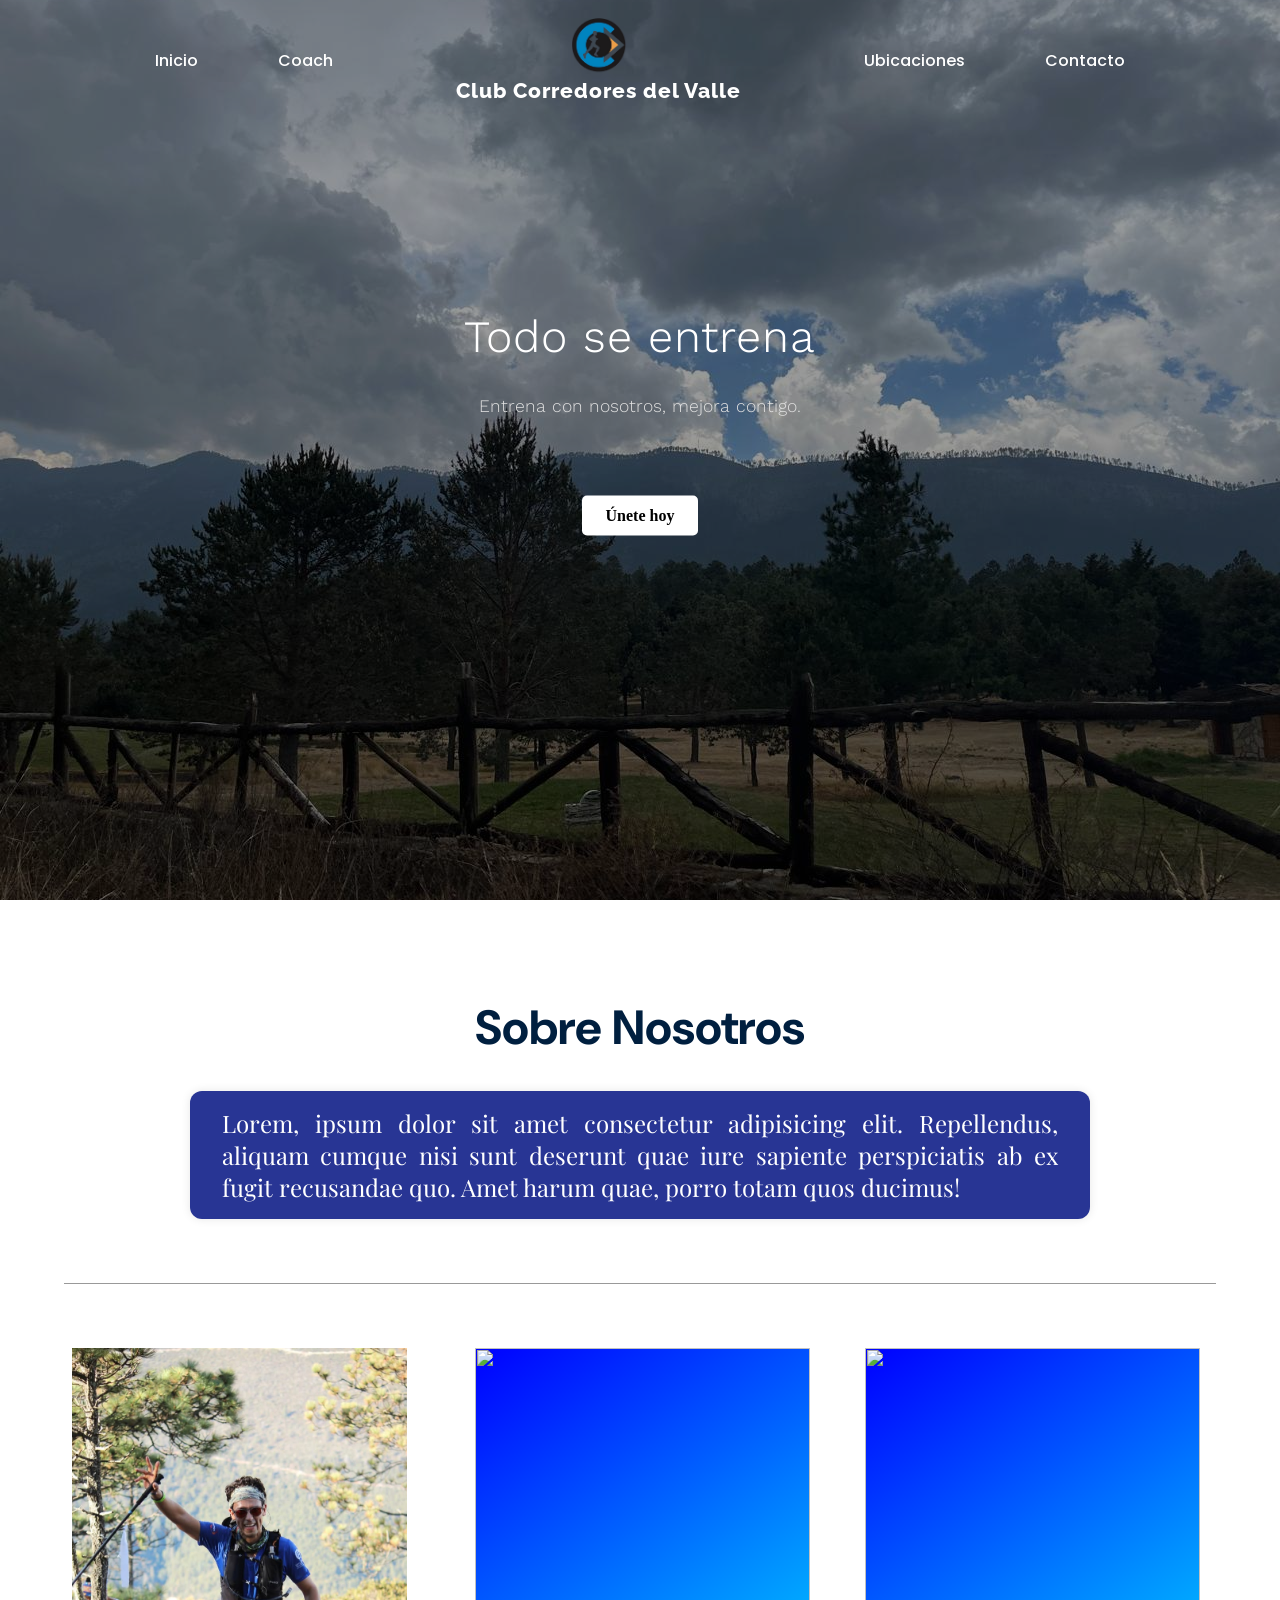
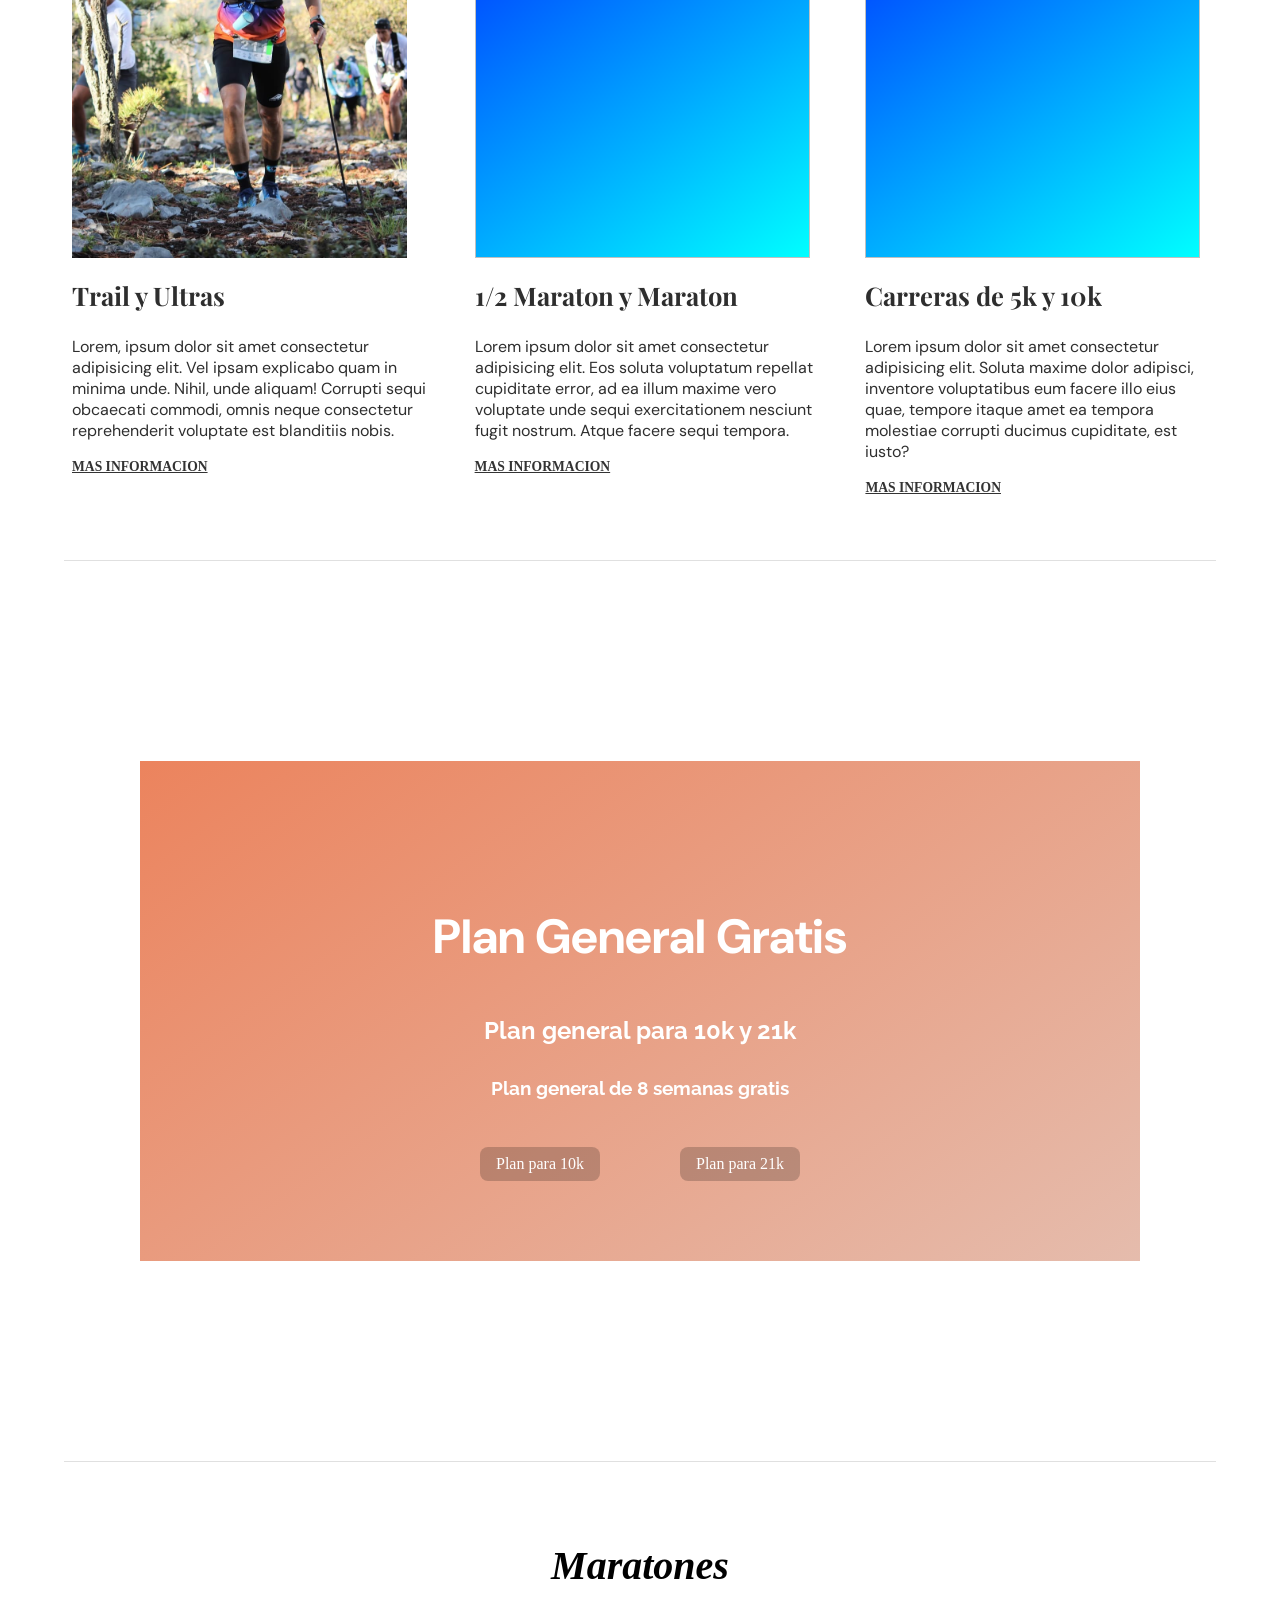
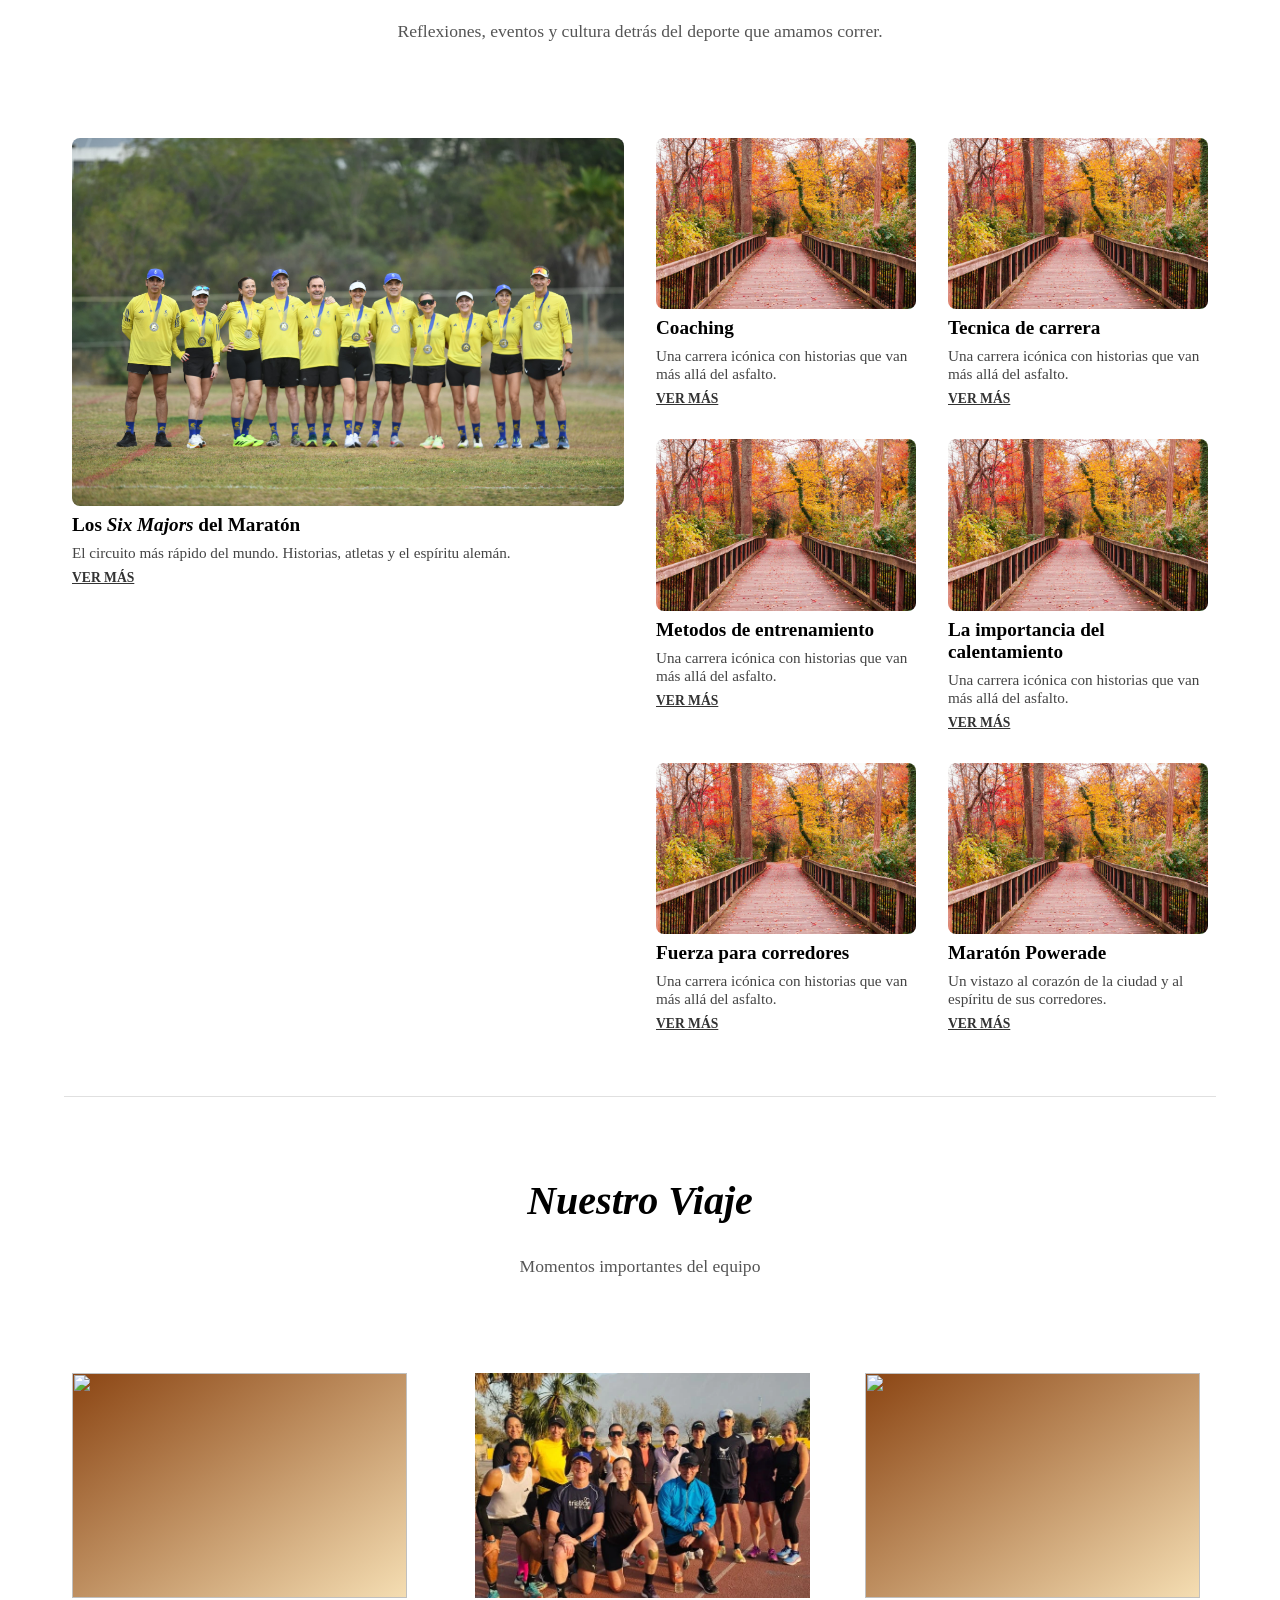
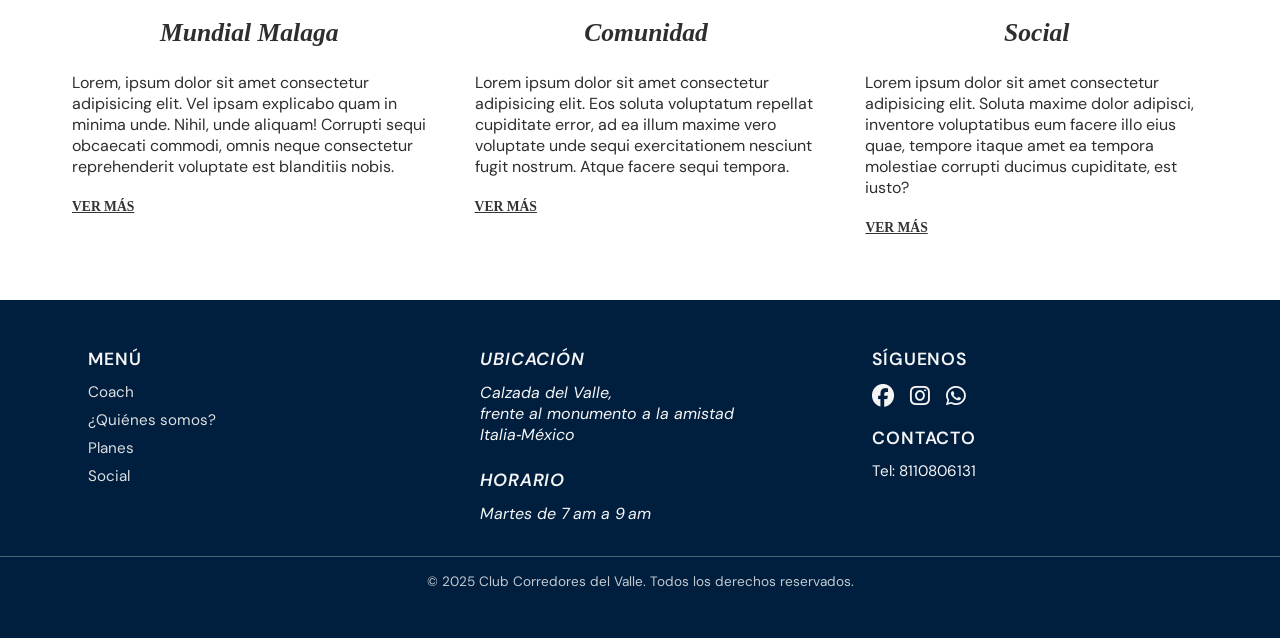
==== index.html @ f9c8b430 "Cambio de imagenes del hero" ====
<!DOCTYPE html>
<html lang="en">
<head>
    <meta charset="UTF-8">
    <meta name="viewport" content="width=device-width, initial-scale=1.0">
    <link rel="stylesheet" href="corredoresValle.css">
    <link rel="stylesheet" href="https://cdnjs.cloudflare.com/ajax/libs/font-awesome/6.5.0/css/all.min.css">
    <title>CV Corredores del Valle</title>
</head>


<body>
<header class="hero">
  <!-- Cambiar imagen del hero -->
  <img src="Img_CV/Hero_Index_img.jpeg" alt="hero" class="hero-img">

  <nav class="navbar">
  <ul class="nav-links left">
    <li><a href="#Planes">Inicio</a></li>
    <li><a href="Coach.html">Coach</a></li>
  </ul>

  <div class="logo">
    <img src="Img_CV/Logo.png" alt="Logo" class="Logo_img">
    <p class="txt_lOGO"><a href="index.html" class="link-reset">Club Corredores del Valle</a></p>
  </div>

  <ul class="nav-links right">
    <li><a href="#ubicaciones">Ubicaciones</a></li>
    <li><a href="#contacto">Contacto</a></li>
  </ul>
  </nav>


  <!-- HERO CONTENT -->


  <div class="hero-content">
    <h1 class="hero_h1">Todo se entrena</h1>
    <p class="hero_text">Entrena con nosotros, mejora contigo.</p>
    <a href="#contacto" class="btn">Únete hoy</a>
  </div>
</header>

<!-- Quienes somos? -->


<section class="Info_Container">

  <div class="title_infoContainer">
    <h2>Sobre Nosotros</h2>
  </div>

  <div class="txt_Nosotros">
    <p>Lorem, ipsum dolor sit amet consectetur adipisicing elit. Repellendus, aliquam cumque nisi sunt deserunt quae iure sapiente perspiciatis ab ex fugit recusandae quo. Amet harum quae, porro totam quos ducimus!</p>
  </div>

</section>


 <!-- DIVISION -->

 <hr class="fuerte">


<!-- Div de carrera -->

<section class="carreras_container">

   <!-- Divs para imagenes verticales -->

  <div class="father_img_container">
    <div class="minicarreras_img_container">
      <img src="Img_CV/Trail_img.jpeg" alt="">
      <h1>Trail y Ultras</h1>
      <p>Lorem, ipsum dolor sit amet consectetur adipisicing elit. Vel ipsam explicabo quam in minima unde. Nihil, unde aliquam! Corrupti sequi obcaecati commodi, omnis neque consectetur reprehenderit voluptate est blanditiis nobis.</p>
      <a href="#">Mas informacion</a>
    </div>
    <div class="medioMaraton_img_container">
      <img src="" alt="">
      <h1>1/2 Maraton y Maraton</h1>
      <p>Lorem ipsum dolor sit amet consectetur adipisicing elit. Eos soluta voluptatum repellat cupiditate error, ad ea illum maxime vero voluptate unde sequi exercitationem nesciunt fugit nostrum. Atque facere sequi tempora.</p>
      <a href="#">Mas informacion</a>
    </div>
    <div class="maraton_img_container">
      <img src="" alt="">
      <h1>Carreras de 5k y 10k</h1>
      <p>Lorem ipsum dolor sit amet consectetur adipisicing elit. Soluta maxime dolor adipisci, inventore voluptatibus eum facere illo eius quae, tempore itaque amet ea tempora molestiae corrupti ducimus cupiditate, est iusto?</p>
      <a href="#">Mas informacion</a>
    </div>
  </div>
</section>


 <!-- DIVISION -->

 <hr class="sutil">


<!-- IMAGEN CENTRAL DE LA PAGINA -->
<!-- PLANES PERSONALIZADO -->

<section class="planesPersonalizados">
<div class="infoPlan">
  <h1>Plan General Gratis</h1>
  <h3>Plan general para 10k y 21k</h3>

  <h2>Plan general de 8 semanas gratis</h2>
  <ul>
    <li class="planes"><a href="#">Plan para 10k</a></li>
    <li class="planes"><a href="#">Plan para 21k</a></li>
  </ul>
</div>
</section>

 <!-- DIVISION -->

 <hr class="sutil">


<!-- Maratones -->

 <div class="txt-maratones">
      <h1>Maratones</h1>
      <p>Reflexiones, eventos y cultura detrás del deporte que amamos correr.</p>
    </div>

<section class="maratones">
  <div class="columna_izquierda maraton-card grande">
    <img src="Img_CV/Boston_hero_img.jpeg" alt="Imagen destacada">
    <h2>Los <span class="italic">Six Majors</span> del Maratón</h2>
    <p>El circuito más rápido del mundo. Historias, atletas y el espíritu alemán.</p>
    <a href="#">Ver más</a>
  </div>

  <div class="columna_derecha">
    <div class="maraton-grid">


      <article class="maraton-card">
        <img src="Img_CV/PRUEBA.avif" alt="">
        <h2>Coaching</h2>
        <p>Una carrera icónica con historias que van más allá del asfalto.</p>
        <a href="#">Ver más</a>
      </article>


      <article class="maraton-card">
        <img src="Img_CV/PRUEBA.avif" alt="">
        <h2>Tecnica de carrera</h2>
        <p>Una carrera icónica con historias que van más allá del asfalto.</p>
        <a href="#">Ver más</a>
      </article>

      <article class="maraton-card">
        <img src="Img_CV/PRUEBA.avif" alt="">
        <h2>Metodos de entrenamiento</h2>
        <p>Una carrera icónica con historias que van más allá del asfalto.</p>
        <a href="#">Ver más</a>
      </article>

      <article class="maraton-card">
        <img src="Img_CV/PRUEBA.avif" alt="">
        <h2>La importancia del calentamiento</h2>
        <p>Una carrera icónica con historias que van más allá del asfalto.</p>
        <a href="#">Ver más</a>
      </article>

      <article class="maraton-card">
        <img src="Img_CV/PRUEBA.avif" alt="">
        <h2>Fuerza para corredores</h2>
        <p>Una carrera icónica con historias que van más allá del asfalto.</p>
        <a href="#">Ver más</a>
      </article>

      <article class="maraton-card">
        <img src="Img_CV/PRUEBA.avif" alt="">
        <h2>Maratón Powerade</h2>
        <p>Un vistazo al corazón de la ciudad y al espíritu de sus corredores.</p>
        <a href="#">Ver más</a>
      </article>

    </div>
  </div>
</section>


 <!-- DIVISION -->

 <hr class="sutil">



 <!-- Comunidad, etc -->

 <div class="txt-maratones">
      <h1>Nuestro Viaje</h1>
      <p>Momentos importantes del equipo</p>
  </div>

  <section class="closing_divs">

   <!-- Divs para mas informacion -->

  <div class="father_img_container_ubs">
    <div>
      <img src="" alt="">
      <h1>Mundial Malaga</h1>
      <p>Lorem, ipsum dolor sit amet consectetur adipisicing elit. Vel ipsam explicabo quam in minima unde. Nihil, unde aliquam! Corrupti sequi obcaecati commodi, omnis neque consectetur reprehenderit voluptate est blanditiis nobis.</p>
      <a href="#">Ver más</a>
    </div>
    <div>
      <img src="Img_CV/corredores_Header.webp" alt="COMUNIDAD">
      <h1>Comunidad</h1>
      <p>Lorem ipsum dolor sit amet consectetur adipisicing elit. Eos soluta voluptatum repellat cupiditate error, ad ea illum maxime vero voluptate unde sequi exercitationem nesciunt fugit nostrum. Atque facere sequi tempora.</p>
      <a href="comunidad.html">Ver más</a>
    </div>
    <div>
      <img src="" alt="">
      <h1>Social</h1>
      <p>Lorem ipsum dolor sit amet consectetur adipisicing elit. Soluta maxime dolor adipisci, inventore voluptatibus eum facere illo eius quae, tempore itaque amet ea tempora molestiae corrupti ducimus cupiditate, est iusto?</p>
      <a href="#">Ver más</a>
    </div>
  </div>

</section>



<!-- Footer -->

<footer class="footer">
  <div class="footer__inner">
    <!-- Menú -->
    <div class="footer__col footer__nav" aria-label="Enlaces de pie de página">
      <h4 class="footer__heading">Menú</h4>
      <ul class="footer__list">
        <li class="footer__item"><a href="#" class="footer__link">Coach</a></li>
        <li class="footer__item"><a href="#" class="footer__link">¿Quiénes somos?</a></li>
        <li class="footer__item"><a href="#" class="footer__link">Planes</a></li>
        <li class="footer__item"><a href="#" class="footer__link">Social</a></li>
      </ul>
    </div>

    <!-- Ubicación y horario -->
    <address class="footer__col footer__address">
      <h4 class="footer__heading">Ubicación</h4>
      <p class="footer__location">
        Calzada del Valle,<br>
        frente al monumento a la amistad Italia‑México
      </p>
      <h4 class="footer__heading footer__heading--separated">Horario</h4>
      <p class="footer__hours">Martes de 7 am a 9 am</p>
    </address>

    <!-- Redes sociales + contacto -->
    <div class="footer__col footer__social" aria-label="Síguenos">
      <h4 class="footer__heading">Síguenos</h4>
      <ul class="footer__social-list">
        <li class="footer__social-item">
          <a href="#" target="_blank" rel="noopener" aria-label="Facebook">
            <i class="fa-brands fa-facebook"></i>
          </a>
        </li>
        <li class="footer__social-item">
          <a href="#" target="_blank" rel="noopener" aria-label="Instagram">
            <i class="fa-brands fa-instagram"></i>
          </a>
        </li>
        <li class="footer__social-item">
          <a href="#" target="_blank" rel="noopener" aria-label="WhatsApp">
            <i class="fa-brands fa-whatsapp"></i>
          </a>
        </li>
      </ul>

      <!-- Contacto dentro del mismo bloque -->
      <div class="footer__contact">
        <h4 class="footer__heading">Contacto</h4>
        <p>Tel: 8110806131</p>
      </div>
    </div>
  </div>

  <hr class="footer__divider">

  <div class="footer__copy">
    <p>&copy; 2025 Club Corredores del Valle. Todos los derechos reservados.</p>
  </div>
</footer>






</body>
</html>
---- corredoresValle.css ----
@import url('https://fonts.googleapis.com/css2?family=Poppins:ital,wght@0,100;0,200;0,300;0,400;0,500;0,600;0,700;0,800;0,900;1,100;1,200;1,300;1,400;1,500;1,600;1,700;1,800;1,900&display=swap');
@import url('https://fonts.googleapis.com/css2?family=Inter:wght@400;600;700&display=swap');
@import url('https://fonts.googleapis.com/css2?family=Raleway:wght@800&display=swap');
@import url('https://fonts.googleapis.com/css2?family=Playfair+Display:wght@800&display=swap');
@import url('https://fonts.googleapis.com/css2?family=Work+Sans:wght@200;300;400;600&display=swap');
@import url('https://fonts.googleapis.com/css2?family=Playfair+Display:ital,wght@0,500;0,600;1,500&family=DM+Sans:wght@300;400;500&family=Cormorant+Garamond:wght@300;400;500&family=Poppins:wght@200;300;400&family=Lora:wght@400;500&display=swap');



* {
  margin: 0;
  padding: 0;
  box-sizing: border-box;
}

body, html {
  margin: 0;
  padding: 0;
  overflow-y: visible
}

/* CONFIGURACION INICIAL DEL HEADER */

.hero {
  position: relative;
  height: 100vh;
  width: 100%;
  overflow: hidden;
}

.hero-img {
  position: absolute;
  width: 100%;
  height: 100%;
  object-fit: cover;
  z-index: 1;
  filter: brightness(0.6); 
}

/* BARRA DE NAVEGACION */

.navbar {
  display: flex;
  align-items: center;
  justify-content: space-between;
  padding: 1rem 2rem;
  position: absolute;
  top: 0;
  width: 100%;
  z-index: 2;
  color: white;
  transition: all 1.3s ease;;
}

.navbar:hover{
  display: flex;
  align-items: center;
  justify-content: space-between;
  padding: 1rem 2rem;
  position: absolute;
  top: 0;
  width: 100%;
  z-index: 2;
  color: rgb(8, 8, 8);
  background-color: azure;
  transition: all 1s ease;;
}

.navbar:hover .nav-links a{
    color: black;
}

.nav-links {
  display: flex;
  list-style: none;
  gap: 1rem;
  padding: 2rem 1rem;
  margin: auto;
}

.nav-links a {
  color: white;
  text-decoration: none;
  font-weight: 450;
  transition: all 0.3s ease;
  font-family: 'Poppins', Montserrat;
  padding: 2rem;
  padding-bottom: 0.75rem;
  position: relative;
}

.nav-links a::after{
    content: "";
    position: absolute;
    height: 2px;
    width: 0;
    bottom: 0;
    left: 0;
    background-color: #283594;
    transition: all 0.3s ease;
}

.nav-links a:hover::after{
    width: 70%;
}

/* CONFIGURACION DEL LOGO */

.logo {
  display: flex;
  align-items: center;
  gap: 0.5rem;
  flex-direction: column;
  align-items: center;
  gap: 0.3rem;
  font-weight: 600;
  font-size: 1.2rem;
  color: white;
}

.Logo_img {
  width: 3.5rem;
  height: 3.5rem;
  object-fit: contain;
}

.logo p {
  font-family: 'Raleway', sans-serif;
  font-weight: 800;
  font-size: 1.3rem;
  letter-spacing: 1px;
  color: white;
  text-align: center;
  margin: 0;
}


.navbar:hover .logo p{
    color: black;
    font-family: 'Raleway', sans-serif;
    transition: all 1s ease;
    cursor: pointer;
}

.link-reset {
  all: unset;
  cursor: pointer;
  color: inherit; 
  font-family: inherit;
  font-weight: inherit;
  font-size: inherit;
  letter-spacing: inherit;
  text-align: inherit;
  text-decoration: none; 
  display: inline; 
}

.navbar:hover .link-reset {
  color: black;
  transition: all 1s ease;
}


/* INICIO DEL HERO CONTENT */

.hero-content {
  position: relative;
  z-index: 2;
  text-align: center;
  top: 40%;
  transform: translateY(-40%);
}

.hero_h1 {
  font-family: 'Work Sans', sans-serif;
  font-weight: 320;
  font-size: 2.8rem; 
  letter-spacing: 1px;
  line-height: 1.2;
  color: white;
  margin-bottom: 1rem;
  margin-top: 2.5rem;
}

.hero_text {
  font-family: 'Work Sans', sans-serif;
  font-weight: 300;
  font-size: 1.1rem;
  color: #e0e0e0;
  margin-top: 2rem;
  margin-bottom: 2rem;
  max-width: 600px;
  margin-left: auto;
  margin-right: auto;
}


.btn {
  background-color: white;
  color: black;
  padding: 0.7rem 1.5rem;
  border-radius: 5px;
  text-decoration: none;
  font-weight: bold;
  margin-top: 1rem;
  display: inline-block;
  transition: 0.3s;
  margin-top: 3rem;
}

.btn:hover {
  background-color: black;
  color: white;
}


/* INFORMACION GENERAL SOBRE NOSOTROS Y  COACH */

/* CONTENEDOR PRINCIPAL */
.Info_Container {
  padding: 4rem 2rem;
  background: #fff;
  margin-top: 2rem;
  display: flex;
  flex-direction: column;
  align-items:center; 
  gap: 2rem;
}

.title_infoContainer h2 {
  font-size: 3rem;
  color: #001f3f;
  font-family: 'DM Sans', sans-serif;
  margin: 0;
  text-align: right;
}

.txt_Nosotros {
  width: 100%;
  display: flex;
  justify-content: center;
}

.txt_Nosotros p {
  background: #283594;
  color: #fff;
  font-size: 1.5rem;
  font-family: 'Playfair Display', serif;
  border-radius: .75rem;
  max-width: 900px;
  padding: 1rem 2rem;
  text-align: justify;
  box-shadow: 0 0 10px rgba(0, 0, 0, 0.1);
  box-sizing: border-box;
}


/* Divs verticales */

.carreras_container {
  display: flex;
  justify-content: center;
  align-items: flex-start;
  gap: 3rem; 
  padding: 4rem 2rem;
  flex-wrap: wrap; 
  max-width: 1200px;
  margin: auto;
}

/* Contenedor padre de imagenes e info */
.father_img_container{
  display: flex;
  flex-direction: row;
  gap: 3rem;
}

/* Estilo general para imágenes */
.father_img_container img {
  width: 335px;
  height: 510px;
  object-fit: cover;
  background: linear-gradient(145deg, blue, aqua) ;
}

/* Estilo para los textos debajo de cada imagen */
.father_img_container h1 {
  font-family: 'Playfair Display', serif;
  font-size: 1.6rem;
  text-align: justify;
  color: #2e2e2e;
  margin-top: 1rem;

}

.father_img_container p{
  font-family: 'DM Sans', sans-serif;
  font-size: 1rem;
  text-align: left;
  color: #2e2e2e;
  margin-top: 1.5rem;
  padding-bottom: 1rem;
}


.father_img_container a{
  text-decoration: none;
  font-size: 0.85rem;
  color: #333;
  text-decoration: underline;
  text-transform: uppercase;
  font-weight: bold;
}

/*Planes Personalizados */

.planesPersonalizados {
  height: 100vh;
  display: flex;
  justify-content: center;
  align-items: center;
  background-color: #fff; 
}

.infoPlan {
  background: linear-gradient(145deg, rgba(227, 77, 22, 0.696), rgba(213, 146, 121, 0.616));
  padding: 4rem 2rem;
  text-align: center;
  color: white;
  max-width: 1000px;
  width: 100%;
  text-decoration: none;
}

.infoPlan h1{
  color: #fff;
  font-size: 3rem;
  font-family: 'DM Sans', sans-serif;
  text-align: center;
  padding-bottom: 3rem;
  padding-top: 5rem;
} 

.infoPlan h3{
  justify-content: center;
  color: #fff;
  font-size: 1.5rem;
  font-family: 'Raleway', sans-serif;
  text-align: center;
  padding-bottom: 2rem;
}

.infoPlan h2{
  font-family: 'Raleway', sans-serif;
  text-align: center;
  padding-bottom: 3rem;
  color: #fff;
  font-size: 1.2rem;
}

.infoPlan ul {
  list-style: none;
  padding: 0;
  display: flex;
  flex-direction: row;
  align-items: center; /*Por que son items, no es un texto */
  justify-content: center; /* Para centrarlo despues de utilizar el gaqp */
  gap: 5rem;
}

.infoPlan li {
  margin-bottom: 1rem;
}

.infoPlan li a {
  text-decoration: none;
  color: white;
  background-color: rgba(0,0,0,0.2);
  padding: 0.5rem 1rem;
  border-radius: 8px;
  display: inline-block;
  transition: background 0.3s;
}

.infoPlan li a:hover {
  background-color: rgba(255,255,255,0.2);
}

/* Divisiones */

hr.sutil {
  border: none;
  border-top: 1px solid rgba(0, 0, 0, .12);
  margin: auto;
  width: 90%;
  align-items: center;
}

/* Division */

hr.fuerte {
  border: none;
  border-top: 1px solid rgba(0, 0, 0, .4);
  margin: auto;
  width: 90%;
  align-items: center;
}

/* Maratones */

.txt-maratones {
  margin-bottom: 2rem;
  text-align: center;
  margin-top: 5rem;
}

.txt-maratones h1 {
  font-size: 2.5rem;
  font-family: 'Georgia', serif;
  font-style: italic;
  padding-bottom: 2rem;
}

.txt-maratones p {
  font-size: 1.1rem;
  color: #555;
  max-width: 500px;
  margin: 0 auto;
  text-align: center;
}

.maratones {
  display: flex;
  flex-direction: row;
  max-width: 1200px;
  margin: 0 auto;
  padding: 4rem 2rem;
  gap: 2rem;
  align-items: flex-start;
}

.maraton-card {
  display: flex;
  flex-direction: column;
  gap: 0.5rem;
}

.maraton-card img {
  width: 100%;
  height: auto;
  object-fit: cover;
  border-radius: 8px;
}

.maraton-card h2 {
  font-family: 'Georgia', serif;
  font-size: 1.2rem;
}

.maraton-card p {
  font-size: 0.95rem;
  color: #444;
}

.maraton-card a {
  font-size: 0.85rem;
  color: #333;
  text-decoration: underline;
  text-transform: uppercase;
  font-weight: bold;
}

.columna_izquierda.grande {
  flex: 1.5;
  position: sticky;
  top: 4rem;  
  align-self: flex-start;
  align-self: start;   
  height: fit-content;
}

.italic {
  font-style: italic;
}

.columna_derecha {
  flex: 1.5;
}

.maraton-grid {
  display: grid;
  grid-template-columns: repeat(auto-fit, minmax(250px, 1fr));
  gap: 2rem;
}


/* Enlaces de informacion extra*/


.closing_divs {
  display: flex;
  justify-content: center;
  align-items: flex-start;
  gap: 3rem; 
  padding: 4rem 2rem;
  flex-wrap: wrap; 
  max-width: 1200px;
  margin: auto;
}

.father_img_container_ubs{
  display: flex;
  flex-direction: row;
  gap: 3rem;
}

/* Estilo general para imágenes */
.father_img_container_ubs img {
  width: 335px;
  height: 225px;
  object-fit: cover;
  background: linear-gradient(145deg, #8B4513, #F5DEB3);
}

.father_img_container_ubs h1 {
  font-family: 'Georgia', serif;
  font-size: 1.6rem;
  color: #2e2e2e;
  margin-top: 1rem;
  font-style: italic;
  text-align: center;
  
}

.father_img_container_ubs p{
  font-family: 'DM Sans', sans-serif;
  font-size: 1rem;
  text-align: left;
  color: #2e2e2e;
  margin-top: 1.5rem;
  margin-bottom: 1.2rem;
}

.father_img_container_ubs a{
  font-size: 0.85rem;
  color: #333;
  text-decoration: underline;
  text-transform: uppercase;
  font-weight: bold;
}

/* FOOTER */
.footer {
  width: 100%;
  background: #001f3f;
  color: #f5f5f5;
  padding: 3rem 0;
  font-family: 'DM Sans', sans-serif;
  font-weight: 400;
  box-sizing: border-box;
}

.footer__inner {
  max-width: 1200px;
  margin: 0 auto;
  padding: 0 3rem;  
  display: flex;
  flex-wrap: wrap;
  justify-content: space-between;  
  gap: 2rem;   
  box-sizing: border-box;
}

.footer__col {
  flex: 1 1 280px;
  max-width: 320px; 
  box-sizing: border-box;
  text-align: left;
}


.footer__heading {
  font-size: 1.1rem;
  font-weight: 600;
  text-transform: uppercase;
  letter-spacing: 0.05em;
  margin-bottom: 1rem;
  margin-bottom: 0.75rem;
}

.footer__heading--separated {
  margin-top: 1.5rem;
}

.footer__list,
.footer__social-list {
  list-style: none;
  padding: 0;
  margin: 0;
}

.footer__list .footer__item {
  margin-bottom: 0.5rem;
  font-size: 0.95rem;
}

.footer__link {
  text-decoration: none;
  color: inherit;
  opacity: 0.9;
  transition: opacity 0.2s;
}

.footer__link:hover {
  opacity: 0.7;
}

.footer__social-list {
  display: flex;
  gap: 1rem;
  margin-bottom: 1rem;
}

.footer__social-item a {
  font-size: 1.4rem;
  color: inherit;
  transition: color 0.2s;
}

.footer__social-item a:hover {
  color: #fff;
}

.footer__contact {
  margin-top: 1rem;
  font-size: 0.95rem;
}

.footer__divider {
  border: none;
  margin: 2rem 0 1rem;
  background: rgba(255, 255, 255, 0.3);
  height: 1.5px
}

.footer__copy {
  text-align: center;
  font-size: 0.85rem;
  opacity: 0.8;
  padding: 0 2rem;
  box-sizing: border-box;
}
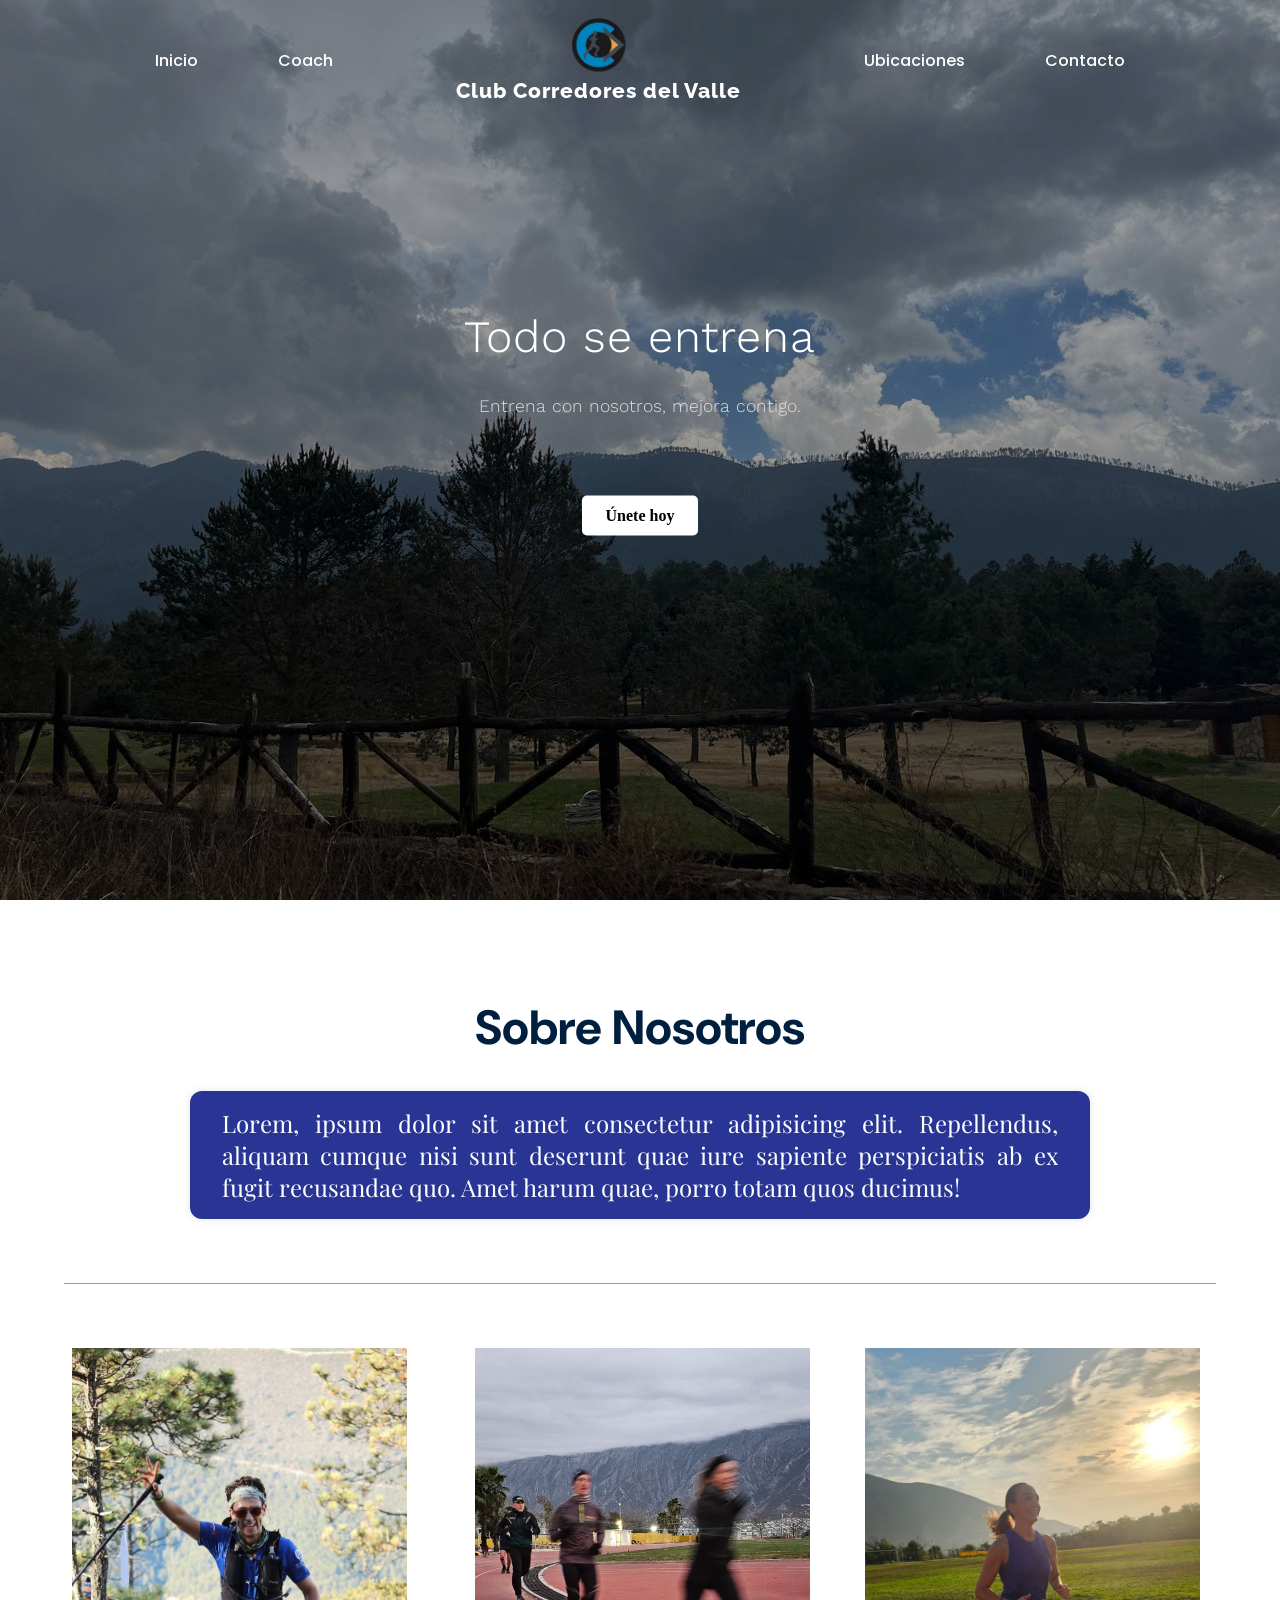
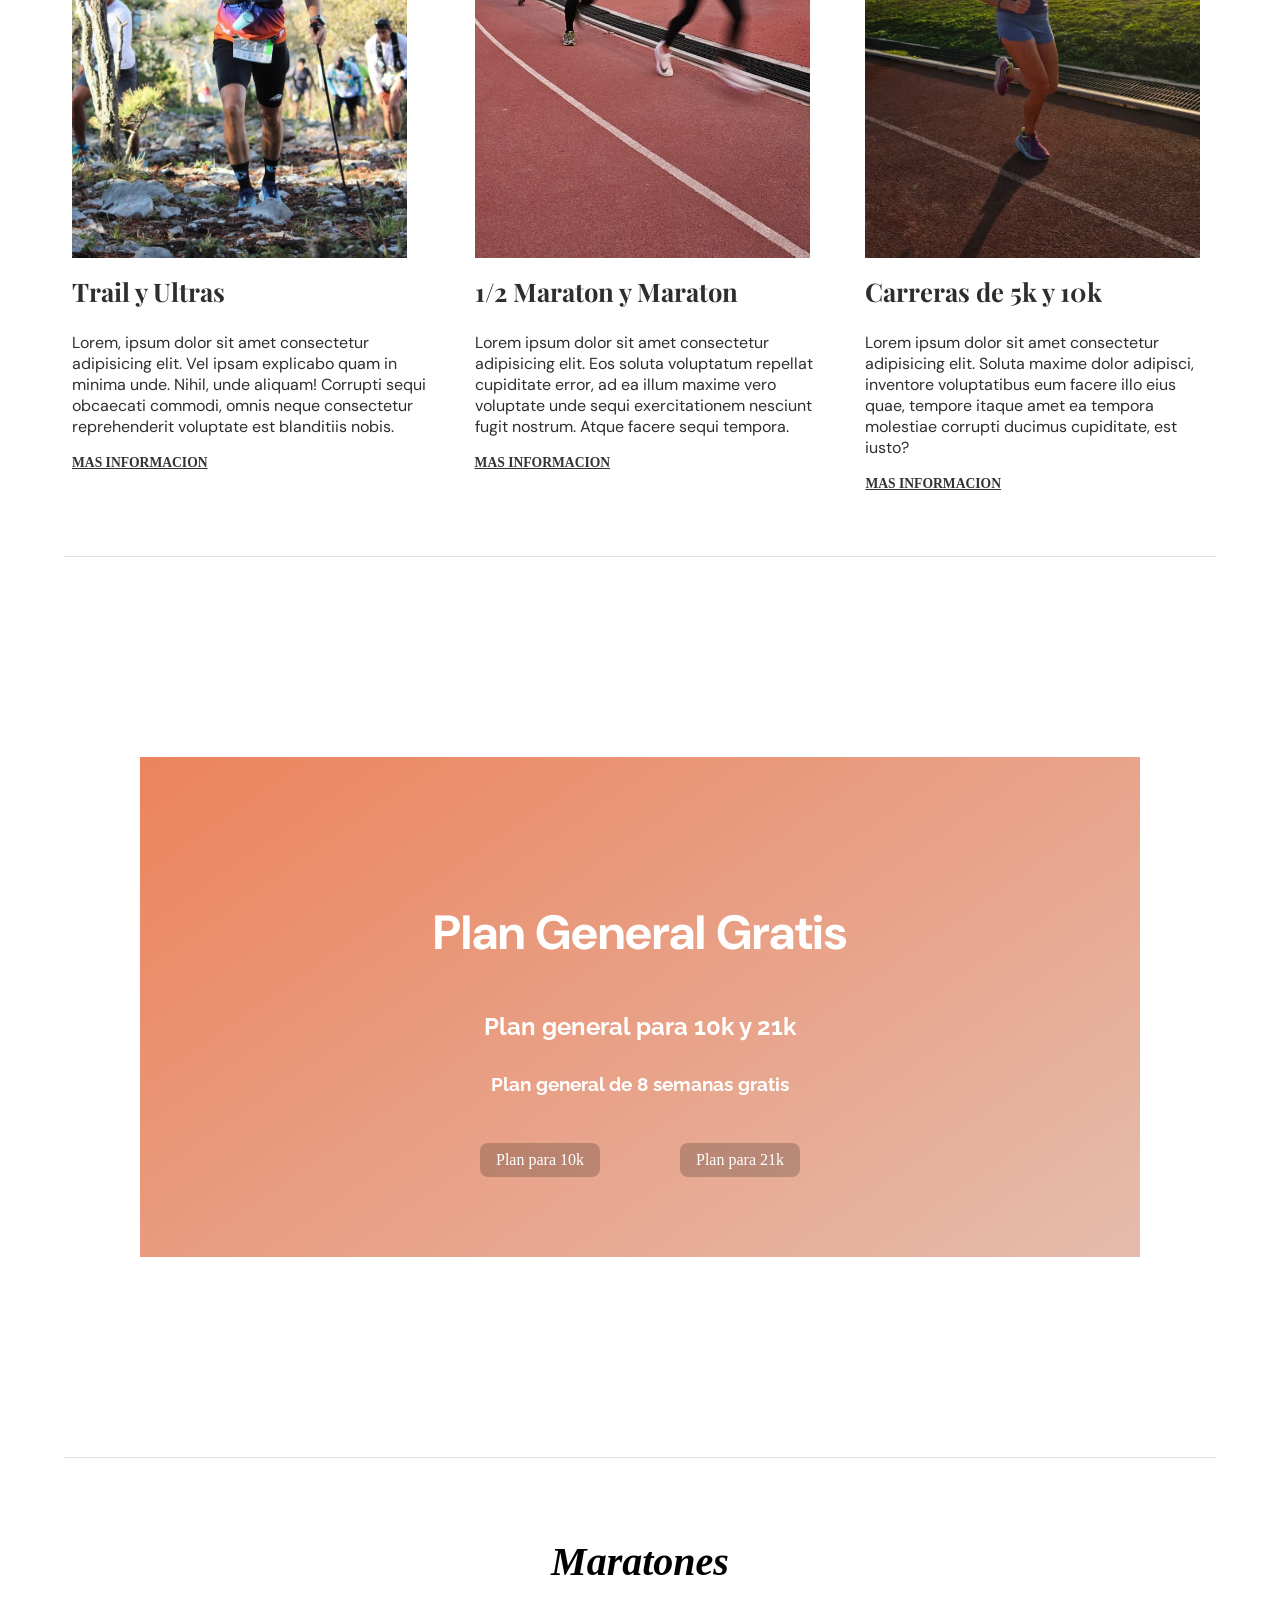
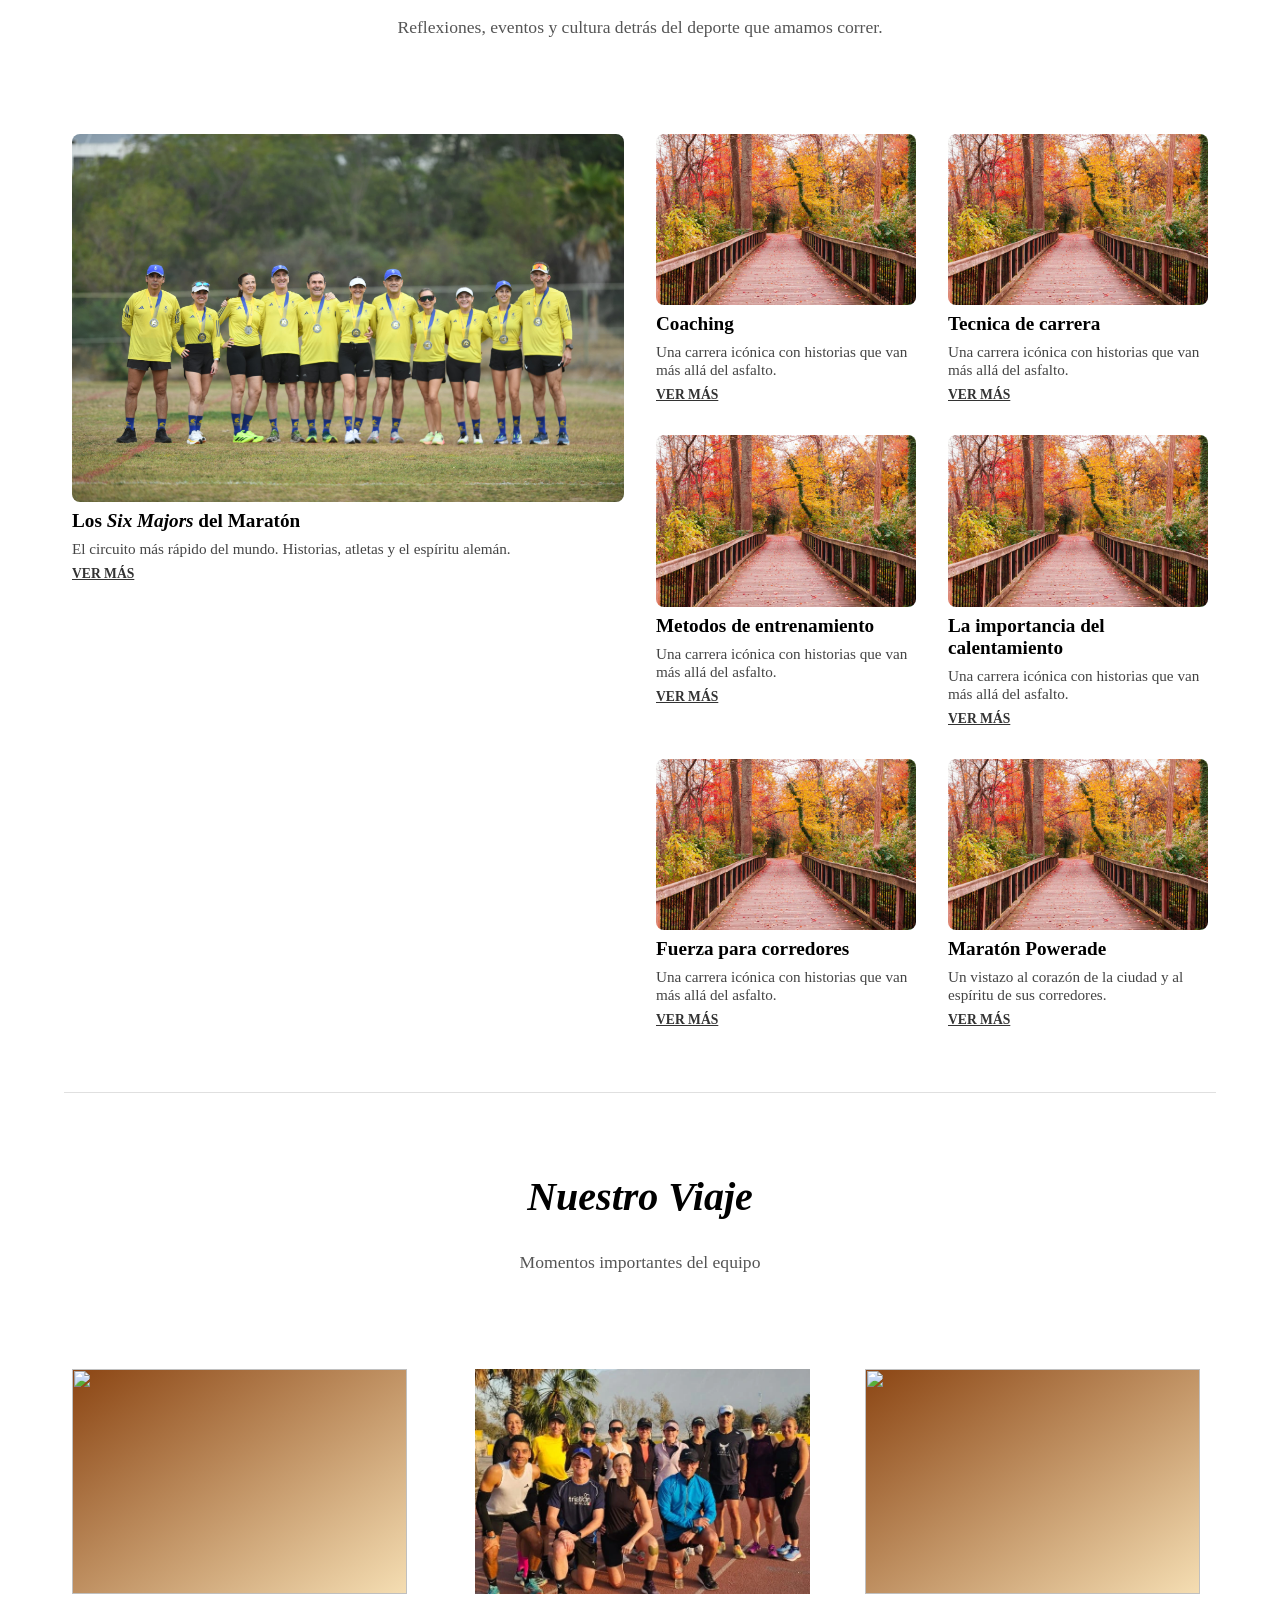
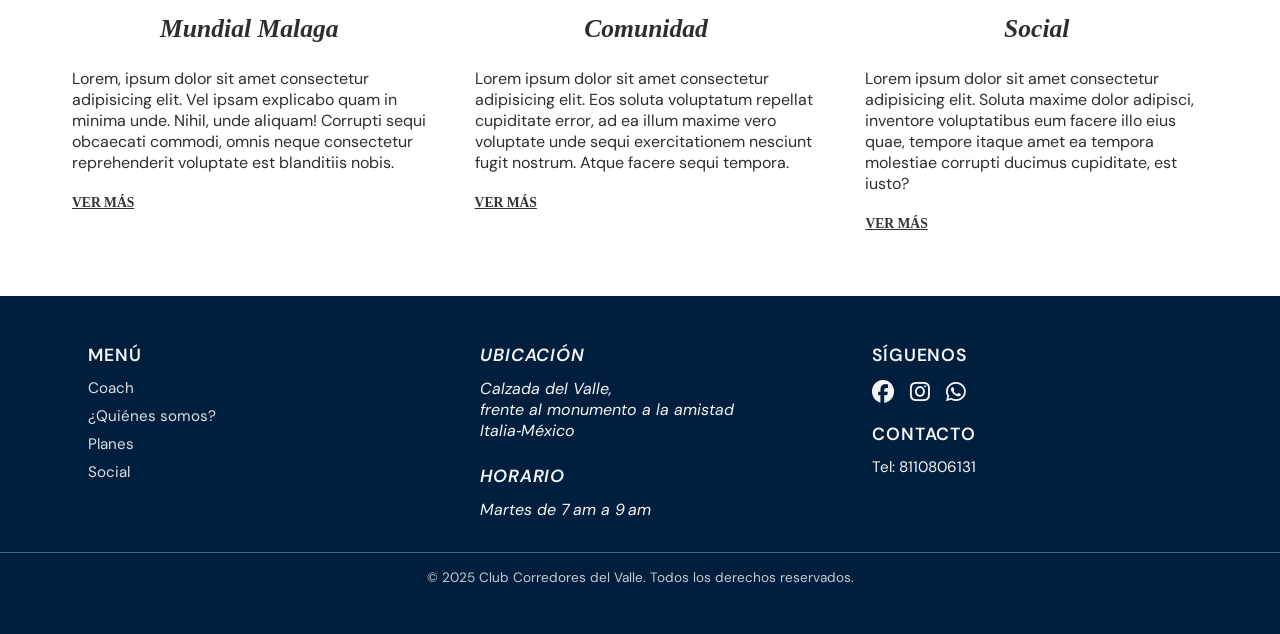
==== commit feaad8f6: "Configuracion de imagenes y hover" ====
--- a/index.html
+++ b/index.html
@@ -70,20 +70,26 @@
    <!-- Divs para imagenes verticales -->
 
   <div class="father_img_container">
-    <div class="minicarreras_img_container">
-      <img src="Img_CV/Trail_img.jpeg" alt="">
+    <div class="carreras_container_img">
+      <div class="carreras_img_wrapper">
+        <img src="Img_CV/Trail_img.jpeg" alt="trail_ultras">
+      </div>
       <h1>Trail y Ultras</h1>
       <p>Lorem, ipsum dolor sit amet consectetur adipisicing elit. Vel ipsam explicabo quam in minima unde. Nihil, unde aliquam! Corrupti sequi obcaecati commodi, omnis neque consectetur reprehenderit voluptate est blanditiis nobis.</p>
       <a href="#">Mas informacion</a>
     </div>
-    <div class="medioMaraton_img_container">
-      <img src="" alt="">
+    <div class="carreras_container_img">
+      <div class="carreras_img_wrapper">
+        <img src="Img_CV/opcion1_img_maratones_img.jpeg" alt="Maratones_Img">
+      </div>
       <h1>1/2 Maraton y Maraton</h1>
       <p>Lorem ipsum dolor sit amet consectetur adipisicing elit. Eos soluta voluptatum repellat cupiditate error, ad ea illum maxime vero voluptate unde sequi exercitationem nesciunt fugit nostrum. Atque facere sequi tempora.</p>
       <a href="#">Mas informacion</a>
     </div>
-    <div class="maraton_img_container">
-      <img src="" alt="">
+    <div class="carreras_container_img">
+      <div class="carreras_img_wrapper">
+        <img src="Img_CV/5y10k_div_img.jpeg" alt="Minis_Img">
+      </div>
       <h1>Carreras de 5k y 10k</h1>
       <p>Lorem ipsum dolor sit amet consectetur adipisicing elit. Soluta maxime dolor adipisci, inventore voluptatibus eum facere illo eius quae, tempore itaque amet ea tempora molestiae corrupti ducimus cupiditate, est iusto?</p>
       <a href="#">Mas informacion</a>
--- a/corredoresValle.css
+++ b/corredoresValle.css
@@ -275,12 +275,24 @@
   gap: 3rem;
 }
 
+
 /* Estilo general para imágenes */
-.father_img_container img {
+
+.carreras_img_wrapper {
+  height: 510px; 
   width: 335px;
-  height: 510px;
+  overflow: hidden;
+}
+
+.carreras_img_wrapper img {
+  width: 100%;
+  height: 100%;
   object-fit: cover;
-  background: linear-gradient(145deg, blue, aqua) ;
+  transition: transform 0.5s ease;
+}
+
+.carreras_img_wrapper img:hover{
+  transform: scale(1.05);
 }
 
 /* Estilo para los textos debajo de cada imagen */
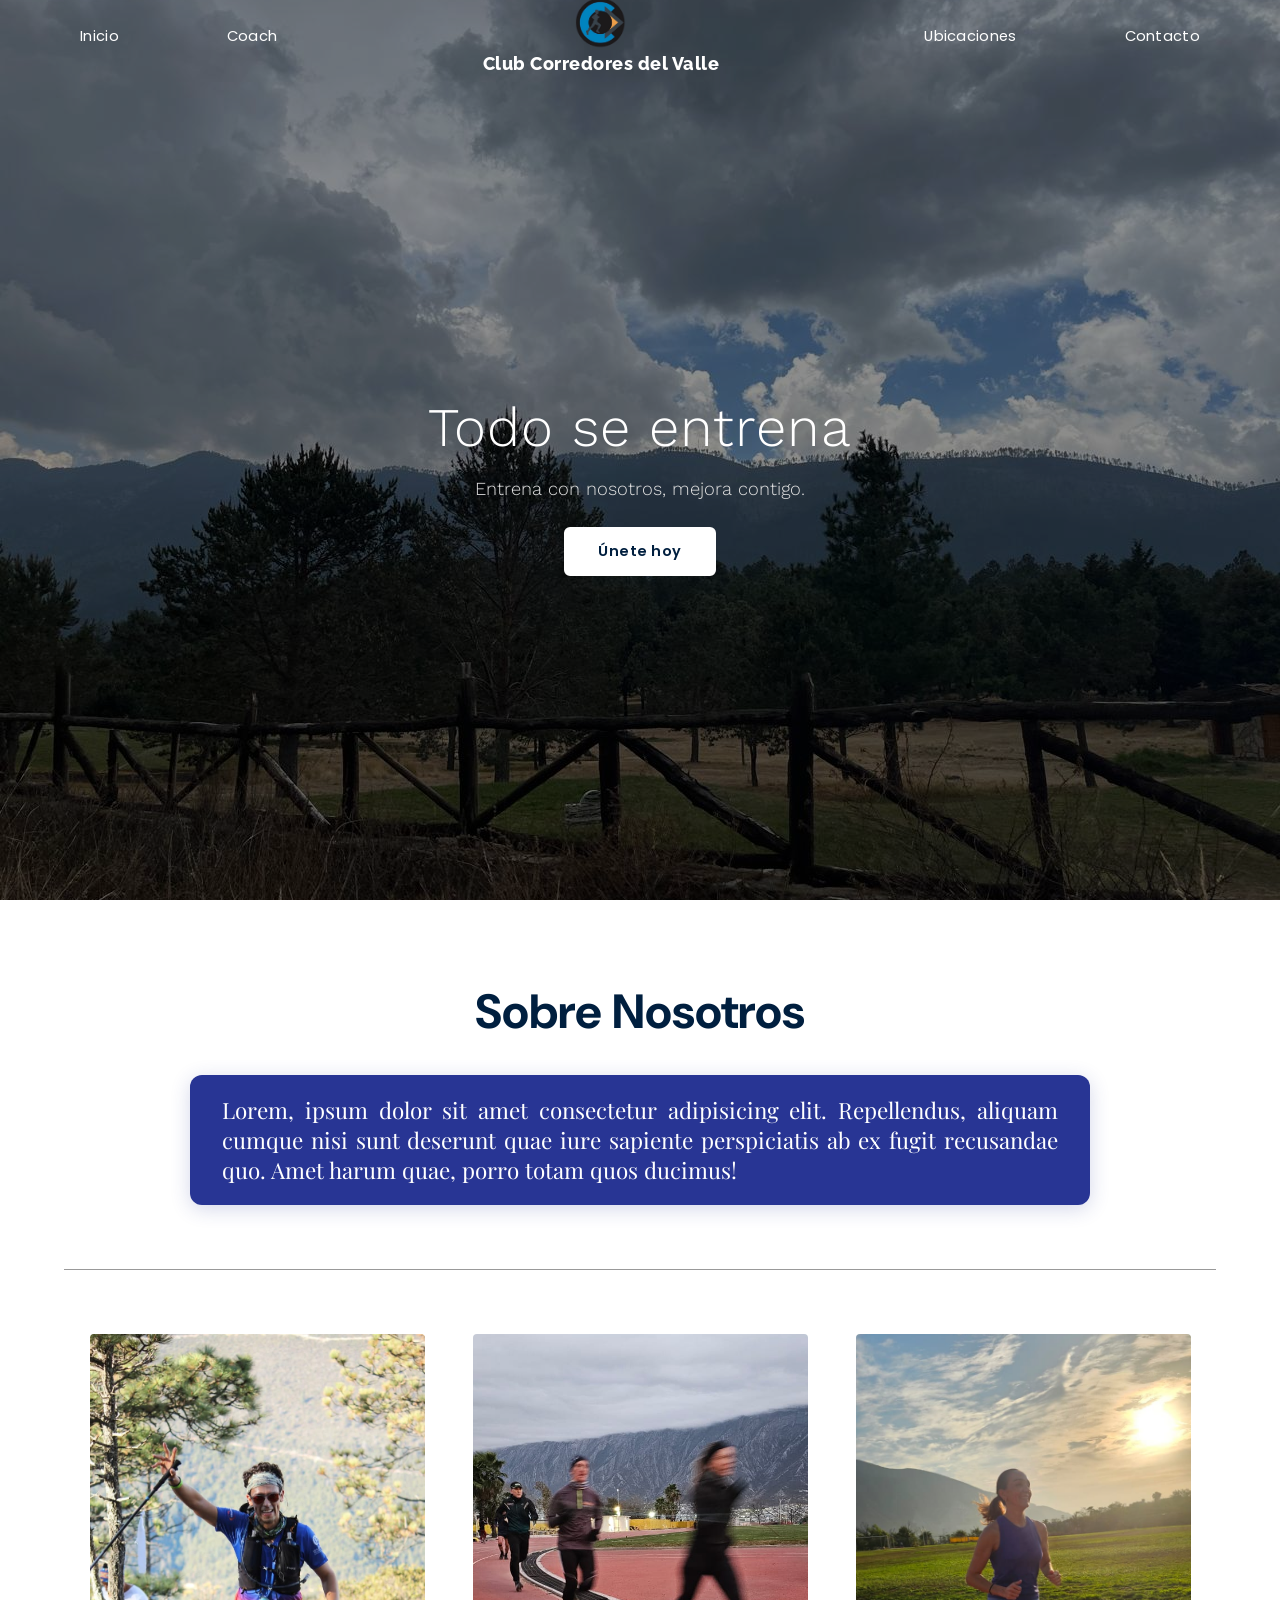
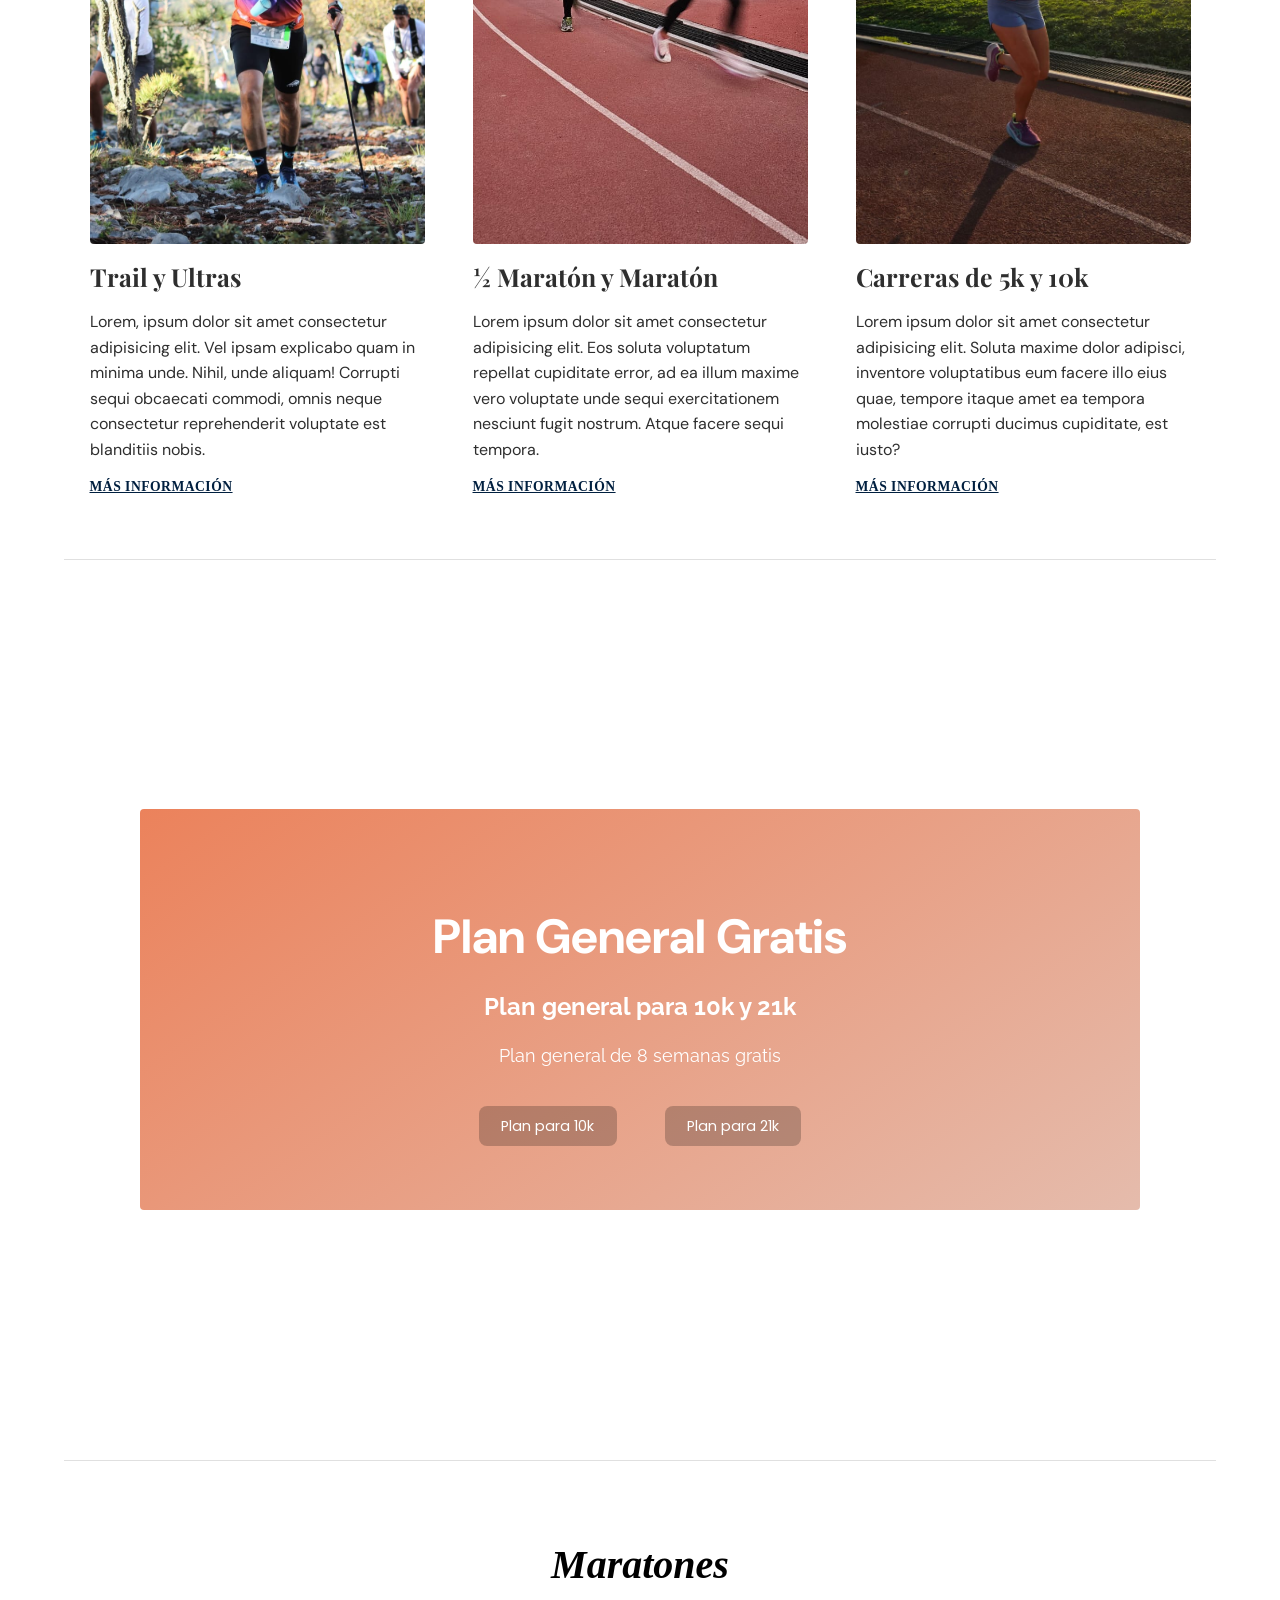
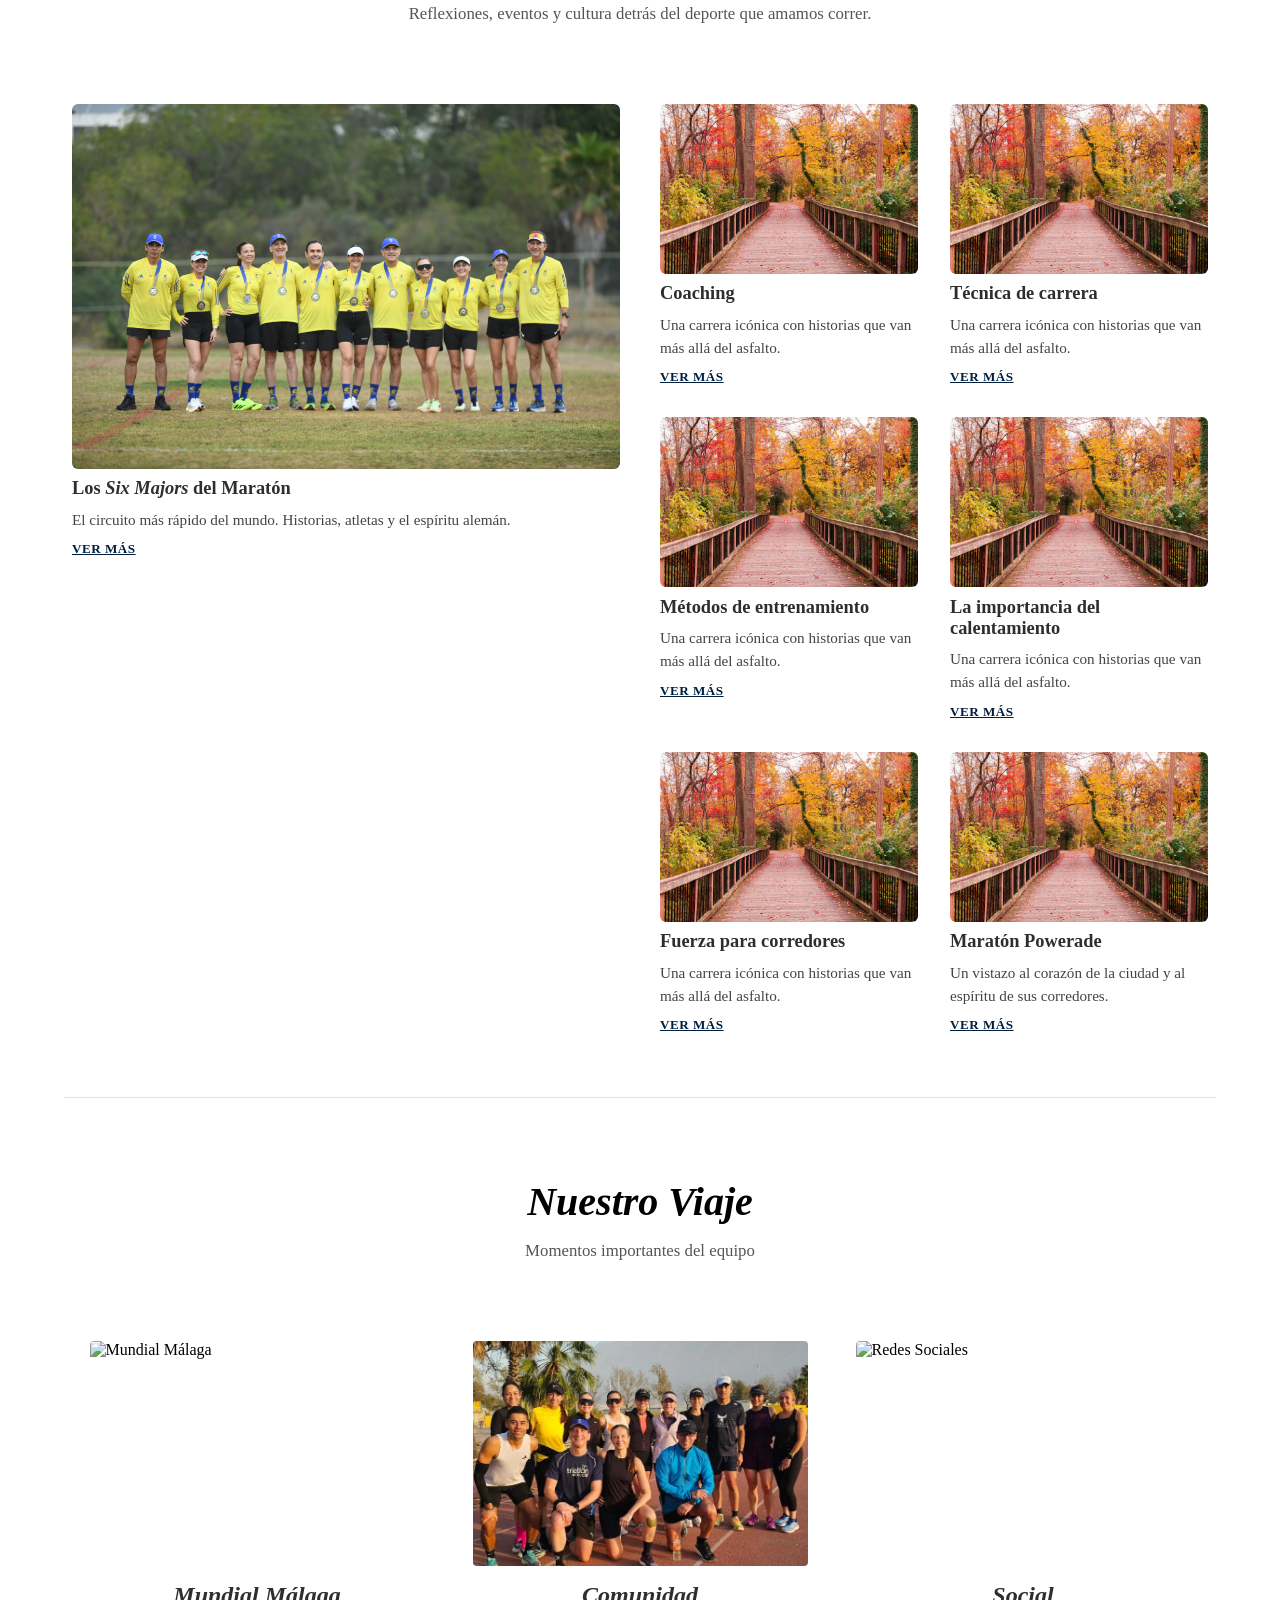
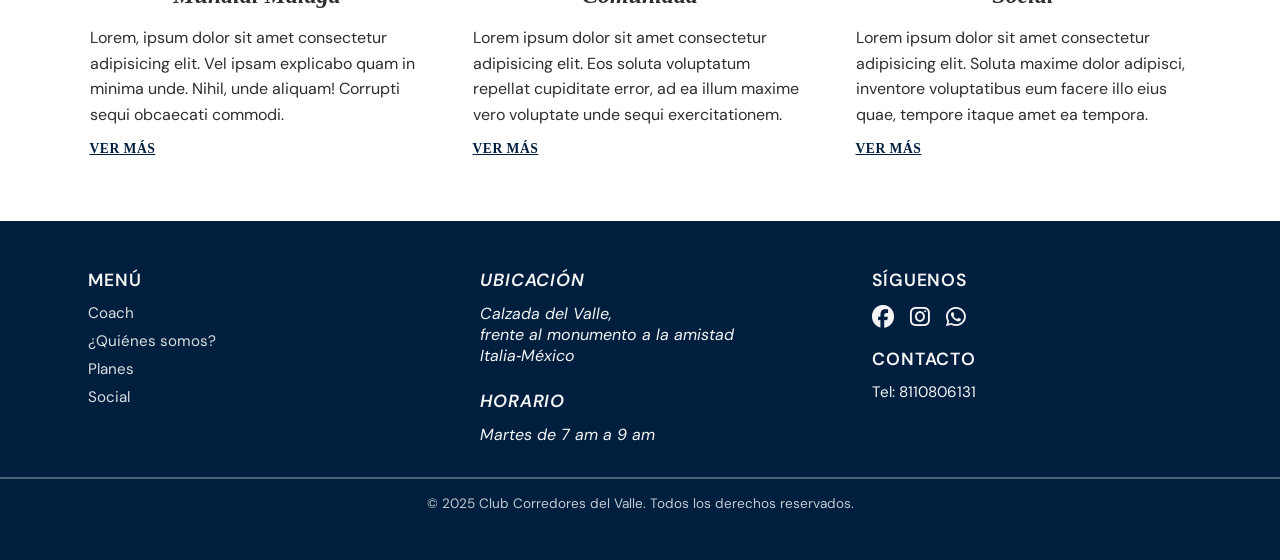
==== commit ae2f8878: "Cambios del navbar Sticky navbar del index, cambios del diseño" ====
--- a/index.html
+++ b/index.html
@@ -1,304 +1,298 @@
 <!DOCTYPE html>
-<html lang="en">
+<html lang="es">
 <head>
-    <meta charset="UTF-8">
-    <meta name="viewport" content="width=device-width, initial-scale=1.0">
-    <link rel="stylesheet" href="corredoresValle.css">
-    <link rel="stylesheet" href="https://cdnjs.cloudflare.com/ajax/libs/font-awesome/6.5.0/css/all.min.css">
-    <title>CV Corredores del Valle</title>
+  <meta charset="UTF-8">
+  <meta name="viewport" content="width=device-width, initial-scale=1.0">
+  <link rel="stylesheet" href="corredoresValle.css">
+  <link rel="stylesheet" href="https://cdnjs.cloudflare.com/ajax/libs/font-awesome/6.5.0/css/all.min.css">
+  <title>CV Corredores del Valle</title>
 </head>
 
-
 <body>
-<header class="hero">
-  <!-- Cambiar imagen del hero -->
-  <img src="Img_CV/Hero_Index_img.jpeg" alt="hero" class="hero-img">
-
-  <nav class="navbar">
-  <ul class="nav-links left">
-    <li><a href="#Planes">Inicio</a></li>
-    <li><a href="Coach.html">Coach</a></li>
-  </ul>
-
-  <div class="logo">
-    <img src="Img_CV/Logo.png" alt="Logo" class="Logo_img">
-    <p class="txt_lOGO"><a href="index.html" class="link-reset">Club Corredores del Valle</a></p>
+
+  <!-- ============================================================
+       NAVBAR — Ahora fixed con transición scroll
+       ============================================================ -->
+  <nav class="navbar" id="mainNavbar">
+    <ul class="nav-links">
+      <li><a href="#inicio">Inicio</a></li>
+      <li><a href="Coach.html">Coach</a></li>
+    </ul>
+
+    <div class="logo">
+      <img src="Img_CV/Logo.png" alt="Logo Club Corredores del Valle" class="Logo_img">
+      <p><a href="index.html" class="link-reset">Club Corredores del Valle</a></p>
+    </div>
+
+    <ul class="nav-links">
+      <li><a href="ubicaciones.html">Ubicaciones</a></li>
+      <li><a href="Contacto.html">Contacto</a></li>
+    </ul>
+  </nav>
+
+  <!-- ============================================================
+       HERO SECTION
+       ============================================================ -->
+  <header class="hero" id="inicio">
+    <img src="Img_CV/Hero_Index_img.jpeg" alt="Corredores del Valle" class="hero-img">
+    <div class="hero-content">
+      <h1 class="hero_h1">Todo se entrena</h1>
+      <p class="hero_text">Entrena con nosotros, mejora contigo.</p>
+      <a href="#contacto" class="btn">Únete hoy</a>
+    </div>
+  </header>
+
+  <!-- ============================================================
+       SOBRE NOSOTROS
+       ============================================================ -->
+  <section class="Info_Container">
+    <div class="title_infoContainer">
+      <h2>Sobre Nosotros</h2>
+    </div>
+    <div class="txt_Nosotros">
+      <p>Lorem, ipsum dolor sit amet consectetur adipisicing elit. Repellendus, aliquam cumque nisi sunt deserunt quae iure sapiente perspiciatis ab ex fugit recusandae quo. Amet harum quae, porro totam quos ducimus!</p>
+    </div>
+  </section>
+
+  <hr class="fuerte">
+
+  <!-- ============================================================
+       TIPOS DE CARRERAS
+       ============================================================ -->
+  <section class="carreras_container">
+    <div class="father_img_container">
+
+      <div class="carreras_container_img">
+        <div class="carreras_img_wrapper">
+          <img src="Img_CV/Trail_img.jpeg" alt="Trail y Ultras">
+        </div>
+        <h1>Trail y Ultras</h1>
+        <p>Lorem, ipsum dolor sit amet consectetur adipisicing elit. Vel ipsam explicabo quam in minima unde. Nihil, unde aliquam! Corrupti sequi obcaecati commodi, omnis neque consectetur reprehenderit voluptate est blanditiis nobis.</p>
+        <a href="#">Más información</a>
+      </div>
+
+      <div class="carreras_container_img">
+        <div class="carreras_img_wrapper">
+          <img src="Img_CV/opcion1_img_maratones_img.jpeg" alt="Medio Maratón y Maratón">
+        </div>
+        <h1>½ Maratón y Maratón</h1>
+        <p>Lorem ipsum dolor sit amet consectetur adipisicing elit. Eos soluta voluptatum repellat cupiditate error, ad ea illum maxime vero voluptate unde sequi exercitationem nesciunt fugit nostrum. Atque facere sequi tempora.</p>
+        <a href="#">Más información</a>
+      </div>
+
+      <div class="carreras_container_img">
+        <div class="carreras_img_wrapper">
+          <img src="Img_CV/5y10k_div_img.jpeg" alt="Carreras 5k y 10k">
+        </div>
+        <h1>Carreras de 5k y 10k</h1>
+        <p>Lorem ipsum dolor sit amet consectetur adipisicing elit. Soluta maxime dolor adipisci, inventore voluptatibus eum facere illo eius quae, tempore itaque amet ea tempora molestiae corrupti ducimus cupiditate, est iusto?</p>
+        <a href="#">Más información</a>
+      </div>
+
+    </div>
+  </section>
+
+  <hr class="sutil">
+
+  <!-- ============================================================
+       PLANES PERSONALIZADOS
+       ============================================================ -->
+  <section class="planesPersonalizados" id="Planes">
+    <div class="infoPlan">
+      <h1>Plan General Gratis</h1>
+      <h3>Plan general para 10k y 21k</h3>
+      <h2>Plan general de 8 semanas gratis</h2>
+      <ul>
+        <li><a href="#">Plan para 10k</a></li>
+        <li><a href="#">Plan para 21k</a></li>
+      </ul>
+    </div>
+  </section>
+
+  <hr class="sutil">
+
+  <!-- ============================================================
+       MARATONES / ARTÍCULOS
+       ============================================================ -->
+  <div class="txt-maratones">
+    <h1>Maratones</h1>
+    <p>Reflexiones, eventos y cultura detrás del deporte que amamos correr.</p>
   </div>
 
-  <ul class="nav-links right">
-    <li><a href="#ubicaciones">Ubicaciones</a></li>
-    <li><a href="#contacto">Contacto</a></li>
-  </ul>
-  </nav>
-
-
-  <!-- HERO CONTENT -->
-
-
-  <div class="hero-content">
-    <h1 class="hero_h1">Todo se entrena</h1>
-    <p class="hero_text">Entrena con nosotros, mejora contigo.</p>
-    <a href="#contacto" class="btn">Únete hoy</a>
+  <section class="maratones">
+    <div class="columna_izquierda maraton-card grande">
+      <img src="Img_CV/Boston_hero_img.jpeg" alt="Six Majors del Maratón">
+      <h2>Los <span class="italic">Six Majors</span> del Maratón</h2>
+      <p>El circuito más rápido del mundo. Historias, atletas y el espíritu alemán.</p>
+      <a href="#">Ver más</a>
+    </div>
+
+    <div class="columna_derecha">
+      <div class="maraton-grid">
+
+        <article class="maraton-card">
+          <img src="Img_CV/PRUEBA.avif" alt="Coaching">
+          <h2>Coaching</h2>
+          <p>Una carrera icónica con historias que van más allá del asfalto.</p>
+          <a href="#">Ver más</a>
+        </article>
+
+        <article class="maraton-card">
+          <img src="Img_CV/PRUEBA.avif" alt="Técnica de carrera">
+          <h2>Técnica de carrera</h2>
+          <p>Una carrera icónica con historias que van más allá del asfalto.</p>
+          <a href="#">Ver más</a>
+        </article>
+
+        <article class="maraton-card">
+          <img src="Img_CV/PRUEBA.avif" alt="Métodos de entrenamiento">
+          <h2>Métodos de entrenamiento</h2>
+          <p>Una carrera icónica con historias que van más allá del asfalto.</p>
+          <a href="#">Ver más</a>
+        </article>
+
+        <article class="maraton-card">
+          <img src="Img_CV/PRUEBA.avif" alt="La importancia del calentamiento">
+          <h2>La importancia del calentamiento</h2>
+          <p>Una carrera icónica con historias que van más allá del asfalto.</p>
+          <a href="#">Ver más</a>
+        </article>
+
+        <article class="maraton-card">
+          <img src="Img_CV/PRUEBA.avif" alt="Fuerza para corredores">
+          <h2>Fuerza para corredores</h2>
+          <p>Una carrera icónica con historias que van más allá del asfalto.</p>
+          <a href="#">Ver más</a>
+        </article>
+
+        <article class="maraton-card">
+          <img src="Img_CV/PRUEBA.avif" alt="Maratón Powerade">
+          <h2>Maratón Powerade</h2>
+          <p>Un vistazo al corazón de la ciudad y al espíritu de sus corredores.</p>
+          <a href="#">Ver más</a>
+        </article>
+
+      </div>
+    </div>
+  </section>
+
+  <hr class="sutil">
+
+  <!-- ============================================================
+       NUESTRO VIAJE
+       ============================================================ -->
+  <div class="txt-maratones">
+    <h1>Nuestro Viaje</h1>
+    <p>Momentos importantes del equipo</p>
   </div>
-</header>
-
-<!-- Quienes somos? -->
-
-
-<section class="Info_Container">
-
-  <div class="title_infoContainer">
-    <h2>Sobre Nosotros</h2>
-  </div>
-
-  <div class="txt_Nosotros">
-    <p>Lorem, ipsum dolor sit amet consectetur adipisicing elit. Repellendus, aliquam cumque nisi sunt deserunt quae iure sapiente perspiciatis ab ex fugit recusandae quo. Amet harum quae, porro totam quos ducimus!</p>
-  </div>
-
-</section>
-
-
- <!-- DIVISION -->
-
- <hr class="fuerte">
-
-
-<!-- Div de carrera -->
-
-<section class="carreras_container">
-
-   <!-- Divs para imagenes verticales -->
-
-  <div class="father_img_container">
-    <div class="carreras_container_img">
-      <div class="carreras_img_wrapper">
-        <img src="Img_CV/Trail_img.jpeg" alt="trail_ultras">
-      </div>
-      <h1>Trail y Ultras</h1>
-      <p>Lorem, ipsum dolor sit amet consectetur adipisicing elit. Vel ipsam explicabo quam in minima unde. Nihil, unde aliquam! Corrupti sequi obcaecati commodi, omnis neque consectetur reprehenderit voluptate est blanditiis nobis.</p>
-      <a href="#">Mas informacion</a>
-    </div>
-    <div class="carreras_container_img">
-      <div class="carreras_img_wrapper">
-        <img src="Img_CV/opcion1_img_maratones_img.jpeg" alt="Maratones_Img">
-      </div>
-      <h1>1/2 Maraton y Maraton</h1>
-      <p>Lorem ipsum dolor sit amet consectetur adipisicing elit. Eos soluta voluptatum repellat cupiditate error, ad ea illum maxime vero voluptate unde sequi exercitationem nesciunt fugit nostrum. Atque facere sequi tempora.</p>
-      <a href="#">Mas informacion</a>
-    </div>
-    <div class="carreras_container_img">
-      <div class="carreras_img_wrapper">
-        <img src="Img_CV/5y10k_div_img.jpeg" alt="Minis_Img">
-      </div>
-      <h1>Carreras de 5k y 10k</h1>
-      <p>Lorem ipsum dolor sit amet consectetur adipisicing elit. Soluta maxime dolor adipisci, inventore voluptatibus eum facere illo eius quae, tempore itaque amet ea tempora molestiae corrupti ducimus cupiditate, est iusto?</p>
-      <a href="#">Mas informacion</a>
-    </div>
-  </div>
-</section>
-
-
- <!-- DIVISION -->
-
- <hr class="sutil">
-
-
-<!-- IMAGEN CENTRAL DE LA PAGINA -->
-<!-- PLANES PERSONALIZADO -->
-
-<section class="planesPersonalizados">
-<div class="infoPlan">
-  <h1>Plan General Gratis</h1>
-  <h3>Plan general para 10k y 21k</h3>
-
-  <h2>Plan general de 8 semanas gratis</h2>
-  <ul>
-    <li class="planes"><a href="#">Plan para 10k</a></li>
-    <li class="planes"><a href="#">Plan para 21k</a></li>
-  </ul>
-</div>
-</section>
-
- <!-- DIVISION -->
-
- <hr class="sutil">
-
-
-<!-- Maratones -->
-
- <div class="txt-maratones">
-      <h1>Maratones</h1>
-      <p>Reflexiones, eventos y cultura detrás del deporte que amamos correr.</p>
-    </div>
-
-<section class="maratones">
-  <div class="columna_izquierda maraton-card grande">
-    <img src="Img_CV/Boston_hero_img.jpeg" alt="Imagen destacada">
-    <h2>Los <span class="italic">Six Majors</span> del Maratón</h2>
-    <p>El circuito más rápido del mundo. Historias, atletas y el espíritu alemán.</p>
-    <a href="#">Ver más</a>
-  </div>
-
-  <div class="columna_derecha">
-    <div class="maraton-grid">
-
-
-      <article class="maraton-card">
-        <img src="Img_CV/PRUEBA.avif" alt="">
-        <h2>Coaching</h2>
-        <p>Una carrera icónica con historias que van más allá del asfalto.</p>
+
+  <section class="closing_divs">
+    <div class="father_img_container_ubs">
+
+      <div>
+        <img src="" alt="Mundial Málaga">
+        <h1>Mundial Málaga</h1>
+        <p>Lorem, ipsum dolor sit amet consectetur adipisicing elit. Vel ipsam explicabo quam in minima unde. Nihil, unde aliquam! Corrupti sequi obcaecati commodi.</p>
         <a href="#">Ver más</a>
-      </article>
-
-
-      <article class="maraton-card">
-        <img src="Img_CV/PRUEBA.avif" alt="">
-        <h2>Tecnica de carrera</h2>
-        <p>Una carrera icónica con historias que van más allá del asfalto.</p>
+      </div>
+
+      <div>
+        <img src="Img_CV/corredores_Header.webp" alt="Comunidad Corredores del Valle">
+        <h1>Comunidad</h1>
+        <p>Lorem ipsum dolor sit amet consectetur adipisicing elit. Eos soluta voluptatum repellat cupiditate error, ad ea illum maxime vero voluptate unde sequi exercitationem.</p>
+        <a href="comunidad.html">Ver más</a>
+      </div>
+
+      <div>
+        <img src="" alt="Redes Sociales">
+        <h1>Social</h1>
+        <p>Lorem ipsum dolor sit amet consectetur adipisicing elit. Soluta maxime dolor adipisci, inventore voluptatibus eum facere illo eius quae, tempore itaque amet ea tempora.</p>
         <a href="#">Ver más</a>
-      </article>
-
-      <article class="maraton-card">
-        <img src="Img_CV/PRUEBA.avif" alt="">
-        <h2>Metodos de entrenamiento</h2>
-        <p>Una carrera icónica con historias que van más allá del asfalto.</p>
-        <a href="#">Ver más</a>
-      </article>
-
-      <article class="maraton-card">
-        <img src="Img_CV/PRUEBA.avif" alt="">
-        <h2>La importancia del calentamiento</h2>
-        <p>Una carrera icónica con historias que van más allá del asfalto.</p>
-        <a href="#">Ver más</a>
-      </article>
-
-      <article class="maraton-card">
-        <img src="Img_CV/PRUEBA.avif" alt="">
-        <h2>Fuerza para corredores</h2>
-        <p>Una carrera icónica con historias que van más allá del asfalto.</p>
-        <a href="#">Ver más</a>
-      </article>
-
-      <article class="maraton-card">
-        <img src="Img_CV/PRUEBA.avif" alt="">
-        <h2>Maratón Powerade</h2>
-        <p>Un vistazo al corazón de la ciudad y al espíritu de sus corredores.</p>
-        <a href="#">Ver más</a>
-      </article>
-
-    </div>
-  </div>
-</section>
-
-
- <!-- DIVISION -->
-
- <hr class="sutil">
-
-
-
- <!-- Comunidad, etc -->
-
- <div class="txt-maratones">
-      <h1>Nuestro Viaje</h1>
-      <p>Momentos importantes del equipo</p>
-  </div>
-
-  <section class="closing_divs">
-
-   <!-- Divs para mas informacion -->
-
-  <div class="father_img_container_ubs">
-    <div>
-      <img src="" alt="">
-      <h1>Mundial Malaga</h1>
-      <p>Lorem, ipsum dolor sit amet consectetur adipisicing elit. Vel ipsam explicabo quam in minima unde. Nihil, unde aliquam! Corrupti sequi obcaecati commodi, omnis neque consectetur reprehenderit voluptate est blanditiis nobis.</p>
-      <a href="#">Ver más</a>
-    </div>
-    <div>
-      <img src="Img_CV/corredores_Header.webp" alt="COMUNIDAD">
-      <h1>Comunidad</h1>
-      <p>Lorem ipsum dolor sit amet consectetur adipisicing elit. Eos soluta voluptatum repellat cupiditate error, ad ea illum maxime vero voluptate unde sequi exercitationem nesciunt fugit nostrum. Atque facere sequi tempora.</p>
-      <a href="comunidad.html">Ver más</a>
-    </div>
-    <div>
-      <img src="" alt="">
-      <h1>Social</h1>
-      <p>Lorem ipsum dolor sit amet consectetur adipisicing elit. Soluta maxime dolor adipisci, inventore voluptatibus eum facere illo eius quae, tempore itaque amet ea tempora molestiae corrupti ducimus cupiditate, est iusto?</p>
-      <a href="#">Ver más</a>
-    </div>
-  </div>
-
-</section>
-
-
-
-<!-- Footer -->
-
-<footer class="footer">
-  <div class="footer__inner">
-    <!-- Menú -->
-    <div class="footer__col footer__nav" aria-label="Enlaces de pie de página">
-      <h4 class="footer__heading">Menú</h4>
-      <ul class="footer__list">
-        <li class="footer__item"><a href="#" class="footer__link">Coach</a></li>
-        <li class="footer__item"><a href="#" class="footer__link">¿Quiénes somos?</a></li>
-        <li class="footer__item"><a href="#" class="footer__link">Planes</a></li>
-        <li class="footer__item"><a href="#" class="footer__link">Social</a></li>
-      </ul>
-    </div>
-
-    <!-- Ubicación y horario -->
-    <address class="footer__col footer__address">
-      <h4 class="footer__heading">Ubicación</h4>
-      <p class="footer__location">
-        Calzada del Valle,<br>
-        frente al monumento a la amistad Italia‑México
-      </p>
-      <h4 class="footer__heading footer__heading--separated">Horario</h4>
-      <p class="footer__hours">Martes de 7 am a 9 am</p>
-    </address>
-
-    <!-- Redes sociales + contacto -->
-    <div class="footer__col footer__social" aria-label="Síguenos">
-      <h4 class="footer__heading">Síguenos</h4>
-      <ul class="footer__social-list">
-        <li class="footer__social-item">
-          <a href="#" target="_blank" rel="noopener" aria-label="Facebook">
-            <i class="fa-brands fa-facebook"></i>
-          </a>
-        </li>
-        <li class="footer__social-item">
-          <a href="#" target="_blank" rel="noopener" aria-label="Instagram">
-            <i class="fa-brands fa-instagram"></i>
-          </a>
-        </li>
-        <li class="footer__social-item">
-          <a href="#" target="_blank" rel="noopener" aria-label="WhatsApp">
-            <i class="fa-brands fa-whatsapp"></i>
-          </a>
-        </li>
-      </ul>
-
-      <!-- Contacto dentro del mismo bloque -->
-      <div class="footer__contact">
-        <h4 class="footer__heading">Contacto</h4>
-        <p>Tel: 8110806131</p>
-      </div>
-    </div>
-  </div>
-
-  <hr class="footer__divider">
-
-  <div class="footer__copy">
-    <p>&copy; 2025 Club Corredores del Valle. Todos los derechos reservados.</p>
-  </div>
-</footer>
-
-
-
-
-
+      </div>
+
+    </div>
+  </section>
+
+  <!-- ============================================================
+       FOOTER
+       ============================================================ -->
+  <footer class="footer">
+    <div class="footer__inner">
+
+      <div class="footer__col footer__nav" aria-label="Enlaces de pie de página">
+        <h4 class="footer__heading">Menú</h4>
+        <ul class="footer__list">
+          <li class="footer__item"><a href="#" class="footer__link">Coach</a></li>
+          <li class="footer__item"><a href="#" class="footer__link">¿Quiénes somos?</a></li>
+          <li class="footer__item"><a href="#" class="footer__link">Planes</a></li>
+          <li class="footer__item"><a href="#" class="footer__link">Social</a></li>
+        </ul>
+      </div>
+
+      <address class="footer__col footer__address">
+        <h4 class="footer__heading">Ubicación</h4>
+        <p class="footer__location">
+          Calzada del Valle,<br>
+          frente al monumento a la amistad Italia‑México
+        </p>
+        <h4 class="footer__heading footer__heading--separated">Horario</h4>
+        <p class="footer__hours">Martes de 7 am a 9 am</p>
+      </address>
+
+      <div class="footer__col footer__social" aria-label="Síguenos">
+        <h4 class="footer__heading">Síguenos</h4>
+        <ul class="footer__social-list">
+          <li class="footer__social-item">
+            <a href="#" target="_blank" rel="noopener" aria-label="Facebook">
+              <i class="fa-brands fa-facebook"></i>
+            </a>
+          </li>
+          <li class="footer__social-item">
+            <a href="#" target="_blank" rel="noopener" aria-label="Instagram">
+              <i class="fa-brands fa-instagram"></i>
+            </a>
+          </li>
+          <li class="footer__social-item">
+            <a href="#" target="_blank" rel="noopener" aria-label="WhatsApp">
+              <i class="fa-brands fa-whatsapp"></i>
+            </a>
+          </li>
+        </ul>
+        <div class="footer__contact">
+          <h4 class="footer__heading">Contacto</h4>
+          <p>Tel: 8110806131</p>
+        </div>
+      </div>
+
+    </div>
+
+    <hr class="footer__divider">
+
+    <div class="footer__copy">
+      <p>&copy; 2025 Club Corredores del Valle. Todos los derechos reservados.</p>
+    </div>
+  </footer>
+
+  <!-- ============================================================
+       SCRIPT: Navbar scroll behavior
+       ============================================================ -->
+  <script>
+    (function () {
+      const navbar = document.getElementById('mainNavbar');
+      const SCROLL_THRESHOLD = 60;
+
+      function onScroll() {
+        if (window.scrollY > SCROLL_THRESHOLD) {
+          navbar.classList.add('scrolled');
+        } else {
+          navbar.classList.remove('scrolled');
+        }
+      }
+
+      window.addEventListener('scroll', onScroll, { passive: true });
+      onScroll(); // Estado inicial
+    })();
+  </script>
 
 </body>
 </html>
--- a/corredoresValle.css
+++ b/corredoresValle.css
@@ -1,238 +1,270 @@
-@import url('https://fonts.googleapis.com/css2?family=Poppins:ital,wght@0,100;0,200;0,300;0,400;0,500;0,600;0,700;0,800;0,900;1,100;1,200;1,300;1,400;1,500;1,600;1,700;1,800;1,900&display=swap');
-@import url('https://fonts.googleapis.com/css2?family=Inter:wght@400;600;700&display=swap');
+/* =====================================================
+   CORREDORES DEL VALLE — Stylesheet
+   Versión optimizada y limpia
+   ===================================================== */
+
+/* --- FUENTES (deduplicadas) --- */
+@import url('https://fonts.googleapis.com/css2?family=Poppins:wght@200;300;400;500;600&display=swap');
 @import url('https://fonts.googleapis.com/css2?family=Raleway:wght@800&display=swap');
-@import url('https://fonts.googleapis.com/css2?family=Playfair+Display:wght@800&display=swap');
+@import url('https://fonts.googleapis.com/css2?family=Playfair+Display:ital,wght@0,500;0,600;0,800;1,500&display=swap');
 @import url('https://fonts.googleapis.com/css2?family=Work+Sans:wght@200;300;400;600&display=swap');
-@import url('https://fonts.googleapis.com/css2?family=Playfair+Display:ital,wght@0,500;0,600;1,500&family=DM+Sans:wght@300;400;500&family=Cormorant+Garamond:wght@300;400;500&family=Poppins:wght@200;300;400&family=Lora:wght@400;500&display=swap');
-
-
-
-* {
+@import url('https://fonts.googleapis.com/css2?family=DM+Sans:wght@300;400;500&display=swap');
+@import url('https://fonts.googleapis.com/css2?family=Cormorant+Garamond:wght@300;400;500&display=swap');
+@import url('https://fonts.googleapis.com/css2?family=Lora:wght@400;500&display=swap');
+
+/* --- TOKENS DE COLOR --- */
+:root {
+  --color-brand-dark:    #001f3f;   /* Azul marino (footer) */
+  --color-brand-mid:     #283594;   /* Azul medio */
+  --color-brand-light:   #e8eaf6;   /* Azul muy suave para hover bg */
+  --color-accent:        rgba(227, 77, 22, 0.70); /* Naranja (planes) */
+  --color-accent-soft:   rgba(213, 146, 121, 0.62);
+  --color-white:         #ffffff;
+  --color-text-dark:     #2e2e2e;
+  --color-text-muted:    #555;
+  --color-divider-soft:  rgba(0, 0, 0, 0.12);
+  --color-divider-hard:  rgba(0, 0, 0, 0.40);
+
+  --navbar-height: 72px;
+  --transition-smooth: all 0.35s cubic-bezier(0.4, 0, 0.2, 1);
+}
+
+/* =====================================================
+   RESET
+   ===================================================== */
+*, *::before, *::after {
   margin: 0;
   padding: 0;
   box-sizing: border-box;
 }
 
-body, html {
-  margin: 0;
-  padding: 0;
-  overflow-y: visible
-}
-
-/* CONFIGURACION INICIAL DEL HEADER */
-
-.hero {
-  position: relative;
-  height: 100vh;
-  width: 100%;
-  overflow: hidden;
-}
-
-.hero-img {
-  position: absolute;
-  width: 100%;
-  height: 100%;
-  object-fit: cover;
-  z-index: 1;
-  filter: brightness(0.6); 
-}
-
-/* BARRA DE NAVEGACION */
-
+html {
+  scroll-behavior: smooth;
+}
+
+body {
+  overflow-x: hidden;
+}
+
+/* =====================================================
+   NAVBAR — Fixed, coherente con identidad de marca
+   ===================================================== */
 .navbar {
+  position: fixed;
+  top: 0;
+  left: 0;
+  width: 100%;
+  height: var(--navbar-height);
   display: flex;
   align-items: center;
   justify-content: space-between;
-  padding: 1rem 2rem;
-  position: absolute;
-  top: 0;
-  width: 100%;
-  z-index: 2;
-  color: white;
-  transition: all 1.3s ease;;
-}
-
-.navbar:hover{
-  display: flex;
-  align-items: center;
-  justify-content: space-between;
-  padding: 1rem 2rem;
-  position: absolute;
-  top: 0;
-  width: 100%;
-  z-index: 2;
-  color: rgb(8, 8, 8);
-  background-color: azure;
-  transition: all 1s ease;;
-}
-
-.navbar:hover .nav-links a{
-    color: black;
-}
-
-.nav-links {
-  display: flex;
-  list-style: none;
-  gap: 1rem;
-  padding: 2rem 1rem;
-  margin: auto;
-}
-
-.nav-links a {
-  color: white;
-  text-decoration: none;
-  font-weight: 450;
-  transition: all 0.3s ease;
-  font-family: 'Poppins', Montserrat;
-  padding: 2rem;
-  padding-bottom: 0.75rem;
-  position: relative;
-}
-
-.nav-links a::after{
-    content: "";
-    position: absolute;
-    height: 2px;
-    width: 0;
-    bottom: 0;
-    left: 0;
-    background-color: #283594;
-    transition: all 0.3s ease;
-}
-
-.nav-links a:hover::after{
-    width: 70%;
-}
-
-/* CONFIGURACION DEL LOGO */
-
+  padding: .75rem 2rem;
+  z-index: 1000;
+  background-color: transparent;
+  transition: var(--transition-smooth);
+}
+
+/* Estado scrolled — se activa via JS */
+.navbar.scrolled {
+  background-color: var(--color-white);
+  box-shadow: 0 2px 20px rgba(0, 31, 63, 0.12);
+}
+
+/* ---- Logo ---- */
 .logo {
   display: flex;
-  align-items: center;
-  gap: 0.5rem;
   flex-direction: column;
   align-items: center;
-  gap: 0.3rem;
-  font-weight: 600;
-  font-size: 1.2rem;
-  color: white;
+  gap: 0.2rem;
+  text-decoration: none;
+  flex-shrink: 0;
 }
 
 .Logo_img {
-  width: 3.5rem;
-  height: 3.5rem;
+  width: 3.2rem;
+  height: 3.2rem;
   object-fit: contain;
+  transition: var(--transition-smooth);
 }
 
 .logo p {
   font-family: 'Raleway', sans-serif;
   font-weight: 800;
-  font-size: 1.3rem;
-  letter-spacing: 1px;
-  color: white;
+  font-size: 1.15rem;
+  letter-spacing: 0.5px;
+  color: var(--color-white);
   text-align: center;
-  margin: 0;
-}
-
-
-.navbar:hover .logo p{
-    color: black;
-    font-family: 'Raleway', sans-serif;
-    transition: all 1s ease;
-    cursor: pointer;
+  transition: var(--transition-smooth);
+}
+
+.navbar.scrolled .logo p {
+  color: var(--color-brand-dark);
 }
 
 .link-reset {
   all: unset;
   cursor: pointer;
-  color: inherit; 
+  color: inherit;
   font-family: inherit;
   font-weight: inherit;
   font-size: inherit;
   letter-spacing: inherit;
   text-align: inherit;
-  text-decoration: none; 
-  display: inline; 
-}
-
-.navbar:hover .link-reset {
-  color: black;
-  transition: all 1s ease;
-}
-
-
-/* INICIO DEL HERO CONTENT */
+  display: inline;
+}
+
+/* ---- Nav links ---- */
+.nav-links {
+  display: flex;
+  list-style: none;
+  gap: 0.75rem;
+  align-items: center;
+}
+
+.nav-links a {
+  position: relative;
+  display: inline-block;
+  padding: 1rem 3rem;
+  color: var(--color-white);
+  text-decoration: none;
+  font-family: 'Poppins', sans-serif;
+  font-weight: 400;
+  font-size: 0.92rem;
+  letter-spacing: 0.3px;
+  transition: var(--transition-smooth);
+}
+
+/* Línea inferior animada */
+.nav-links a::after {
+  content: "";
+  position: absolute;
+  bottom: 0;
+  left: 50%;
+  transform: translateX(-50%);
+  height: 2px;
+  width: 0;
+  background-color: var(--color-brand-mid);
+  transition: width 0.3s cubic-bezier(0.4, 0, 0.2, 1);
+  border-radius: 2px;
+}
+
+.nav-links a:hover {
+  color: var(--color-brand-light);
+}
+
+.nav-links a:hover::after {
+  width: 70%;
+}
+
+/* Cuando navbar está scrolled, los links adoptan color oscuro */
+.navbar.scrolled .nav-links a {
+  color: var(--color-brand-dark);
+}
+
+.navbar.scrolled .nav-links a:hover {
+  color: var(--color-brand-mid);
+}
+
+.navbar.scrolled .nav-links a::after {
+  background-color: var(--color-brand-mid);
+}
+
+/* =====================================================
+   HERO SECTION
+   ===================================================== */
+.hero {
+  position: relative;
+  height: 100vh;
+  min-height: 600px;
+  width: 100%;
+  overflow: hidden;
+  display: flex;
+  align-items: center;
+  justify-content: center;
+}
+
+.hero-img {
+  position: absolute;
+  inset: 0;
+  width: 100%;
+  height: 100%;
+  object-fit: cover;
+  object-position: center;
+  filter: brightness(0.55);
+  z-index: 0;
+}
 
 .hero-content {
   position: relative;
-  z-index: 2;
+  z-index: 1;
   text-align: center;
-  top: 40%;
-  transform: translateY(-40%);
+  padding: 0 1.5rem;
+  max-width: 750px;
+  width: 100%;
+  display: flex;
+  flex-direction: column;
+  align-items: center;
+  gap: 1.25rem;
+  margin-top: var(--navbar-height); /* Compensar navbar fija */
 }
 
 .hero_h1 {
   font-family: 'Work Sans', sans-serif;
-  font-weight: 320;
-  font-size: 2.8rem; 
+  font-weight: 300;
+  font-size: clamp(2rem, 5vw, 3.4rem);
   letter-spacing: 1px;
-  line-height: 1.2;
-  color: white;
-  margin-bottom: 1rem;
-  margin-top: 2.5rem;
+  line-height: 1.15;
+  color: var(--color-white);
 }
 
 .hero_text {
   font-family: 'Work Sans', sans-serif;
   font-weight: 300;
-  font-size: 1.1rem;
+  font-size: clamp(1rem, 2vw, 1.15rem);
   color: #e0e0e0;
-  margin-top: 2rem;
-  margin-bottom: 2rem;
-  max-width: 600px;
-  margin-left: auto;
-  margin-right: auto;
-}
-
+  max-width: 520px;
+}
 
 .btn {
-  background-color: white;
-  color: black;
-  padding: 0.7rem 1.5rem;
-  border-radius: 5px;
+  background-color: var(--color-white);
+  color: var(--color-brand-dark);
+  padding: 0.75rem 2rem;
+  border-radius: 6px;
   text-decoration: none;
-  font-weight: bold;
-  margin-top: 1rem;
+  font-family: 'Poppins', sans-serif;
+  font-weight: 600;
+  font-size: 0.9rem;
+  letter-spacing: 0.5px;
+  margin-top: 0.5rem;
   display: inline-block;
-  transition: 0.3s;
-  margin-top: 3rem;
+  transition: var(--transition-smooth);
+  border: 2px solid var(--color-white);
 }
 
 .btn:hover {
-  background-color: black;
-  color: white;
-}
-
-
-/* INFORMACION GENERAL SOBRE NOSOTROS Y  COACH */
-
-/* CONTENEDOR PRINCIPAL */
+  background-color: var(--color-brand-dark);
+  color: var(--color-white);
+  border-color: var(--color-brand-dark);
+}
+
+/* =====================================================
+   SECCIÓN: SOBRE NOSOTROS
+   ===================================================== */
 .Info_Container {
-  padding: 4rem 2rem;
-  background: #fff;
-  margin-top: 2rem;
+  padding: 5rem 2rem 4rem;
+  background: var(--color-white);
   display: flex;
   flex-direction: column;
-  align-items:center; 
+  align-items: center;
   gap: 2rem;
 }
 
 .title_infoContainer h2 {
-  font-size: 3rem;
-  color: #001f3f;
+  font-size: clamp(2rem, 4vw, 3rem);
+  color: var(--color-brand-dark);
   font-family: 'DM Sans', sans-serif;
   margin: 0;
-  text-align: right;
+  text-align: center;
 }
 
 .txt_Nosotros {
@@ -242,132 +274,151 @@
 }
 
 .txt_Nosotros p {
-  background: #283594;
-  color: #fff;
-  font-size: 1.5rem;
+  background: var(--color-brand-mid);
+  color: var(--color-white);
+  font-size: 1.4rem;
   font-family: 'Playfair Display', serif;
-  border-radius: .75rem;
+  border-radius: 0.75rem;
   max-width: 900px;
-  padding: 1rem 2rem;
+  width: 100%;
+  padding: 1.25rem 2rem;
   text-align: justify;
-  box-shadow: 0 0 10px rgba(0, 0, 0, 0.1);
-  box-sizing: border-box;
-}
-
-
-/* Divs verticales */
-
+  box-shadow: 0 4px 20px rgba(40, 53, 148, 0.2);
+}
+
+/* =====================================================
+   DIVISORES
+   ===================================================== */
+hr.sutil {
+  border: none;
+  border-top: 1px solid var(--color-divider-soft);
+  margin: 0 auto;
+  width: 90%;
+}
+
+hr.fuerte {
+  border: none;
+  border-top: 1px solid var(--color-divider-hard);
+  margin: 0 auto;
+  width: 90%;
+}
+
+/* =====================================================
+   SECCIÓN: CARRERAS
+   ===================================================== */
 .carreras_container {
   display: flex;
   justify-content: center;
   align-items: flex-start;
-  gap: 3rem; 
   padding: 4rem 2rem;
-  flex-wrap: wrap; 
   max-width: 1200px;
-  margin: auto;
-}
-
-/* Contenedor padre de imagenes e info */
-.father_img_container{
+  margin: 0 auto;
+}
+
+.father_img_container {
   display: flex;
   flex-direction: row;
   gap: 3rem;
-}
-
-
-/* Estilo general para imágenes */
+  flex-wrap: wrap;
+  justify-content: center;
+}
+
+.carreras_container_img {
+  max-width: 335px;
+  flex: 1 1 260px;
+}
 
 .carreras_img_wrapper {
-  height: 510px; 
-  width: 335px;
+  height: 510px;
+  width: 100%;
   overflow: hidden;
+  border-radius: 4px;
 }
 
 .carreras_img_wrapper img {
   width: 100%;
   height: 100%;
   object-fit: cover;
-  transition: transform 0.5s ease;
-}
-
-.carreras_img_wrapper img:hover{
+  transition: transform 0.55s ease;
+  display: block;
+}
+
+.carreras_img_wrapper img:hover {
   transform: scale(1.05);
 }
 
-/* Estilo para los textos debajo de cada imagen */
-.father_img_container h1 {
+.carreras_container_img h1 {
   font-family: 'Playfair Display', serif;
-  font-size: 1.6rem;
-  text-align: justify;
-  color: #2e2e2e;
+  font-size: 1.55rem;
+  color: var(--color-text-dark);
   margin-top: 1rem;
-
-}
-
-.father_img_container p{
+}
+
+.carreras_container_img p {
   font-family: 'DM Sans', sans-serif;
   font-size: 1rem;
-  text-align: left;
-  color: #2e2e2e;
-  margin-top: 1.5rem;
-  padding-bottom: 1rem;
-}
-
-
-.father_img_container a{
-  text-decoration: none;
+  color: var(--color-text-dark);
+  margin-top: 1rem;
+  line-height: 1.6;
+}
+
+.carreras_container_img a {
+  display: inline-block;
+  margin-top: 1rem;
+  text-decoration: underline;
   font-size: 0.85rem;
-  color: #333;
-  text-decoration: underline;
+  color: var(--color-brand-dark);
   text-transform: uppercase;
-  font-weight: bold;
-}
-
-/*Planes Personalizados */
-
+  font-weight: 600;
+  letter-spacing: 0.5px;
+  transition: color 0.25s ease;
+}
+
+.carreras_container_img a:hover {
+  color: var(--color-brand-mid);
+}
+
+/* =====================================================
+   SECCIÓN: PLANES PERSONALIZADOS
+   ===================================================== */
 .planesPersonalizados {
-  height: 100vh;
+  min-height: 100vh;
   display: flex;
   justify-content: center;
   align-items: center;
-  background-color: #fff; 
+  background-color: var(--color-white);
+  padding: 4rem 2rem;
 }
 
 .infoPlan {
-  background: linear-gradient(145deg, rgba(227, 77, 22, 0.696), rgba(213, 146, 121, 0.616));
-  padding: 4rem 2rem;
+  background: linear-gradient(145deg, var(--color-accent), var(--color-accent-soft));
+  padding: 4rem 3rem;
   text-align: center;
-  color: white;
+  color: var(--color-white);
   max-width: 1000px;
   width: 100%;
-  text-decoration: none;
-}
-
-.infoPlan h1{
-  color: #fff;
-  font-size: 3rem;
+  border-radius: 4px;
+}
+
+.infoPlan h1 {
+  font-size: clamp(2rem, 4vw, 3rem);
   font-family: 'DM Sans', sans-serif;
-  text-align: center;
-  padding-bottom: 3rem;
-  padding-top: 5rem;
-} 
-
-.infoPlan h3{
-  justify-content: center;
-  color: #fff;
+  padding-bottom: 1.5rem;
+  padding-top: 2rem;
+}
+
+.infoPlan h3 {
   font-size: 1.5rem;
   font-family: 'Raleway', sans-serif;
-  text-align: center;
-  padding-bottom: 2rem;
-}
-
-.infoPlan h2{
+  padding-bottom: 1.5rem;
+  font-weight: 700;
+}
+
+.infoPlan h2 {
   font-family: 'Raleway', sans-serif;
-  text-align: center;
-  padding-bottom: 3rem;
-  color: #fff;
-  font-size: 1.2rem;
+  font-size: 1.15rem;
+  padding-bottom: 2.5rem;
+  font-weight: 400;
 }
 
 .infoPlan ul {
@@ -375,70 +426,52 @@
   padding: 0;
   display: flex;
   flex-direction: row;
-  align-items: center; /*Por que son items, no es un texto */
-  justify-content: center; /* Para centrarlo despues de utilizar el gaqp */
-  gap: 5rem;
+  align-items: center;
+  justify-content: center;
+  gap: 3rem;
+  flex-wrap: wrap;
 }
 
 .infoPlan li {
-  margin-bottom: 1rem;
+  margin-bottom: 0;
 }
 
 .infoPlan li a {
   text-decoration: none;
-  color: white;
-  background-color: rgba(0,0,0,0.2);
-  padding: 0.5rem 1rem;
+  color: var(--color-white);
+  background-color: rgba(0, 0, 0, 0.22);
+  padding: 0.6rem 1.4rem;
   border-radius: 8px;
   display: inline-block;
-  transition: background 0.3s;
+  font-family: 'Poppins', sans-serif;
+  font-size: 0.9rem;
+  transition: background 0.3s ease;
 }
 
 .infoPlan li a:hover {
-  background-color: rgba(255,255,255,0.2);
-}
-
-/* Divisiones */
-
-hr.sutil {
-  border: none;
-  border-top: 1px solid rgba(0, 0, 0, .12);
-  margin: auto;
-  width: 90%;
-  align-items: center;
-}
-
-/* Division */
-
-hr.fuerte {
-  border: none;
-  border-top: 1px solid rgba(0, 0, 0, .4);
-  margin: auto;
-  width: 90%;
-  align-items: center;
-}
-
-/* Maratones */
-
+  background-color: rgba(255, 255, 255, 0.22);
+}
+
+/* =====================================================
+   SECCIÓN: MARATONES
+   ===================================================== */
 .txt-maratones {
-  margin-bottom: 2rem;
   text-align: center;
-  margin-top: 5rem;
+  padding: 5rem 2rem 2rem;
 }
 
 .txt-maratones h1 {
   font-size: 2.5rem;
   font-family: 'Georgia', serif;
   font-style: italic;
-  padding-bottom: 2rem;
+  padding-bottom: 1rem;
 }
 
 .txt-maratones p {
-  font-size: 1.1rem;
-  color: #555;
+  font-size: 1.05rem;
+  color: var(--color-text-muted);
   max-width: 500px;
   margin: 0 auto;
-  text-align: center;
 }
 
 .maratones {
@@ -446,125 +479,143 @@
   flex-direction: row;
   max-width: 1200px;
   margin: 0 auto;
-  padding: 4rem 2rem;
-  gap: 2rem;
+  padding: 3rem 2rem 4rem;
+  gap: 2.5rem;
   align-items: flex-start;
 }
 
 .maraton-card {
   display: flex;
   flex-direction: column;
-  gap: 0.5rem;
+  gap: 0.6rem;
 }
 
 .maraton-card img {
   width: 100%;
   height: auto;
   object-fit: cover;
-  border-radius: 8px;
+  border-radius: 6px;
 }
 
 .maraton-card h2 {
   font-family: 'Georgia', serif;
-  font-size: 1.2rem;
+  font-size: 1.15rem;
+  color: var(--color-text-dark);
 }
 
 .maraton-card p {
   font-size: 0.95rem;
   color: #444;
+  line-height: 1.5;
 }
 
 .maraton-card a {
-  font-size: 0.85rem;
-  color: #333;
+  font-size: 0.82rem;
+  color: var(--color-brand-dark);
   text-decoration: underline;
   text-transform: uppercase;
-  font-weight: bold;
+  font-weight: 700;
+  letter-spacing: 0.5px;
+  transition: color 0.25s ease;
+}
+
+.maraton-card a:hover {
+  color: var(--color-brand-mid);
 }
 
 .columna_izquierda.grande {
   flex: 1.5;
   position: sticky;
-  top: 4rem;  
+  top: calc(var(--navbar-height) + 1rem);
   align-self: flex-start;
-  align-self: start;   
   height: fit-content;
+}
+
+.columna_derecha {
+  flex: 1.5;
+}
+
+.maraton-grid {
+  display: grid;
+  grid-template-columns: repeat(auto-fit, minmax(220px, 1fr));
+  gap: 2rem;
 }
 
 .italic {
   font-style: italic;
 }
 
-.columna_derecha {
-  flex: 1.5;
-}
-
-.maraton-grid {
-  display: grid;
-  grid-template-columns: repeat(auto-fit, minmax(250px, 1fr));
-  gap: 2rem;
-}
-
-
-/* Enlaces de informacion extra*/
-
-
+/* =====================================================
+   SECCIÓN: NUESTRO VIAJE (closing divs)
+   ===================================================== */
 .closing_divs {
   display: flex;
   justify-content: center;
   align-items: flex-start;
-  gap: 3rem; 
-  padding: 4rem 2rem;
-  flex-wrap: wrap; 
+  padding: 3rem 2rem 4rem;
   max-width: 1200px;
-  margin: auto;
-}
-
-.father_img_container_ubs{
+  margin: 0 auto;
+}
+
+.father_img_container_ubs {
   display: flex;
   flex-direction: row;
   gap: 3rem;
-}
-
-/* Estilo general para imágenes */
+  flex-wrap: wrap;
+  justify-content: center;
+}
+
+.father_img_container_ubs > div {
+  flex: 1 1 260px;
+  max-width: 335px;
+}
+
 .father_img_container_ubs img {
-  width: 335px;
+  width: 100%;
   height: 225px;
   object-fit: cover;
-  background: linear-gradient(145deg, #8B4513, #F5DEB3);
+  border-radius: 4px;
+  display: block;
 }
 
 .father_img_container_ubs h1 {
   font-family: 'Georgia', serif;
-  font-size: 1.6rem;
-  color: #2e2e2e;
+  font-size: 1.5rem;
+  color: var(--color-text-dark);
   margin-top: 1rem;
   font-style: italic;
   text-align: center;
-  
-}
-
-.father_img_container_ubs p{
+}
+
+.father_img_container_ubs p {
   font-family: 'DM Sans', sans-serif;
   font-size: 1rem;
-  text-align: left;
-  color: #2e2e2e;
-  margin-top: 1.5rem;
-  margin-bottom: 1.2rem;
-}
-
-.father_img_container_ubs a{
+  color: var(--color-text-dark);
+  margin-top: 1rem;
+  margin-bottom: 0.75rem;
+  line-height: 1.6;
+}
+
+.father_img_container_ubs a {
   font-size: 0.85rem;
-  color: #333;
+  color: var(--color-brand-dark);
   text-decoration: underline;
   text-transform: uppercase;
-  font-weight: bold;
-}
-
-/* FOOTER */
+  font-weight: 700;
+  letter-spacing: 0.5px;
+  transition: color 0.25s ease;
+}
+
+.father_img_container_ubs a:hover {
+  color: var(--color-brand-mid);
+}
+
+/* =====================================================
+   FOOTER (sin modificaciones estructurales)
+   ===================================================== */
 .footer {
   width: 100%;
-  background: #001f3f;
+  background: var(--color-brand-dark);
   color: #f5f5f5;
   padding: 3rem 0;
   font-family: 'DM Sans', sans-serif;
@@ -575,28 +626,24 @@
 .footer__inner {
   max-width: 1200px;
   margin: 0 auto;
-  padding: 0 3rem;  
+  padding: 0 3rem;
   display: flex;
   flex-wrap: wrap;
-  justify-content: space-between;  
-  gap: 2rem;   
-  box-sizing: border-box;
+  justify-content: space-between;
+  gap: 2rem;
 }
 
 .footer__col {
   flex: 1 1 280px;
-  max-width: 320px; 
-  box-sizing: border-box;
+  max-width: 320px;
   text-align: left;
 }
-
 
 .footer__heading {
   font-size: 1.1rem;
   font-weight: 600;
   text-transform: uppercase;
   letter-spacing: 0.05em;
-  margin-bottom: 1rem;
   margin-bottom: 0.75rem;
 }
 
@@ -640,7 +687,7 @@
 }
 
 .footer__social-item a:hover {
-  color: #fff;
+  color: var(--color-white);
 }
 
 .footer__contact {
@@ -652,7 +699,7 @@
   border: none;
   margin: 2rem 0 1rem;
   background: rgba(255, 255, 255, 0.3);
-  height: 1.5px
+  height: 1.5px;
 }
 
 .footer__copy {
@@ -660,14 +707,78 @@
   font-size: 0.85rem;
   opacity: 0.8;
   padding: 0 2rem;
-  box-sizing: border-box;
-}
-
-
-
-
-
-
-
-
-
+}
+
+/* =====================================================
+   RESPONSIVE
+   ===================================================== */
+@media (max-width: 900px) {
+  .father_img_container,
+  .father_img_container_ubs {
+    flex-direction: column;
+    align-items: center;
+  }
+
+  .carreras_img_wrapper {
+    height: 360px;
+  }
+
+  .maratones {
+    flex-direction: column;
+  }
+
+  .columna_izquierda.grande {
+    position: static;
+    width: 100%;
+  }
+
+  .infoPlan ul {
+    gap: 1.5rem;
+  }
+}
+
+@media (max-width: 640px) {
+  .navbar {
+    padding: 0 1.25rem;
+  }
+
+  .nav-links a {
+    padding: 0.5rem 0.6rem;
+    font-size: 0.83rem;
+  }
+
+  .logo p {
+    font-size: 0.95rem;
+  }
+
+  .Logo_img {
+    width: 2.5rem;
+    height: 2.5rem;
+  }
+
+  .hero-content {
+    padding: 0 1.25rem;
+  }
+
+  .txt_Nosotros p {
+    font-size: 1.15rem;
+    padding: 1rem 1.25rem;
+  }
+
+  .maraton-grid {
+    grid-template-columns: 1fr;
+  }
+
+  .footer__inner {
+    padding: 0 1.5rem;
+  }
+}
+
+
+
+
+
+
+
+
+
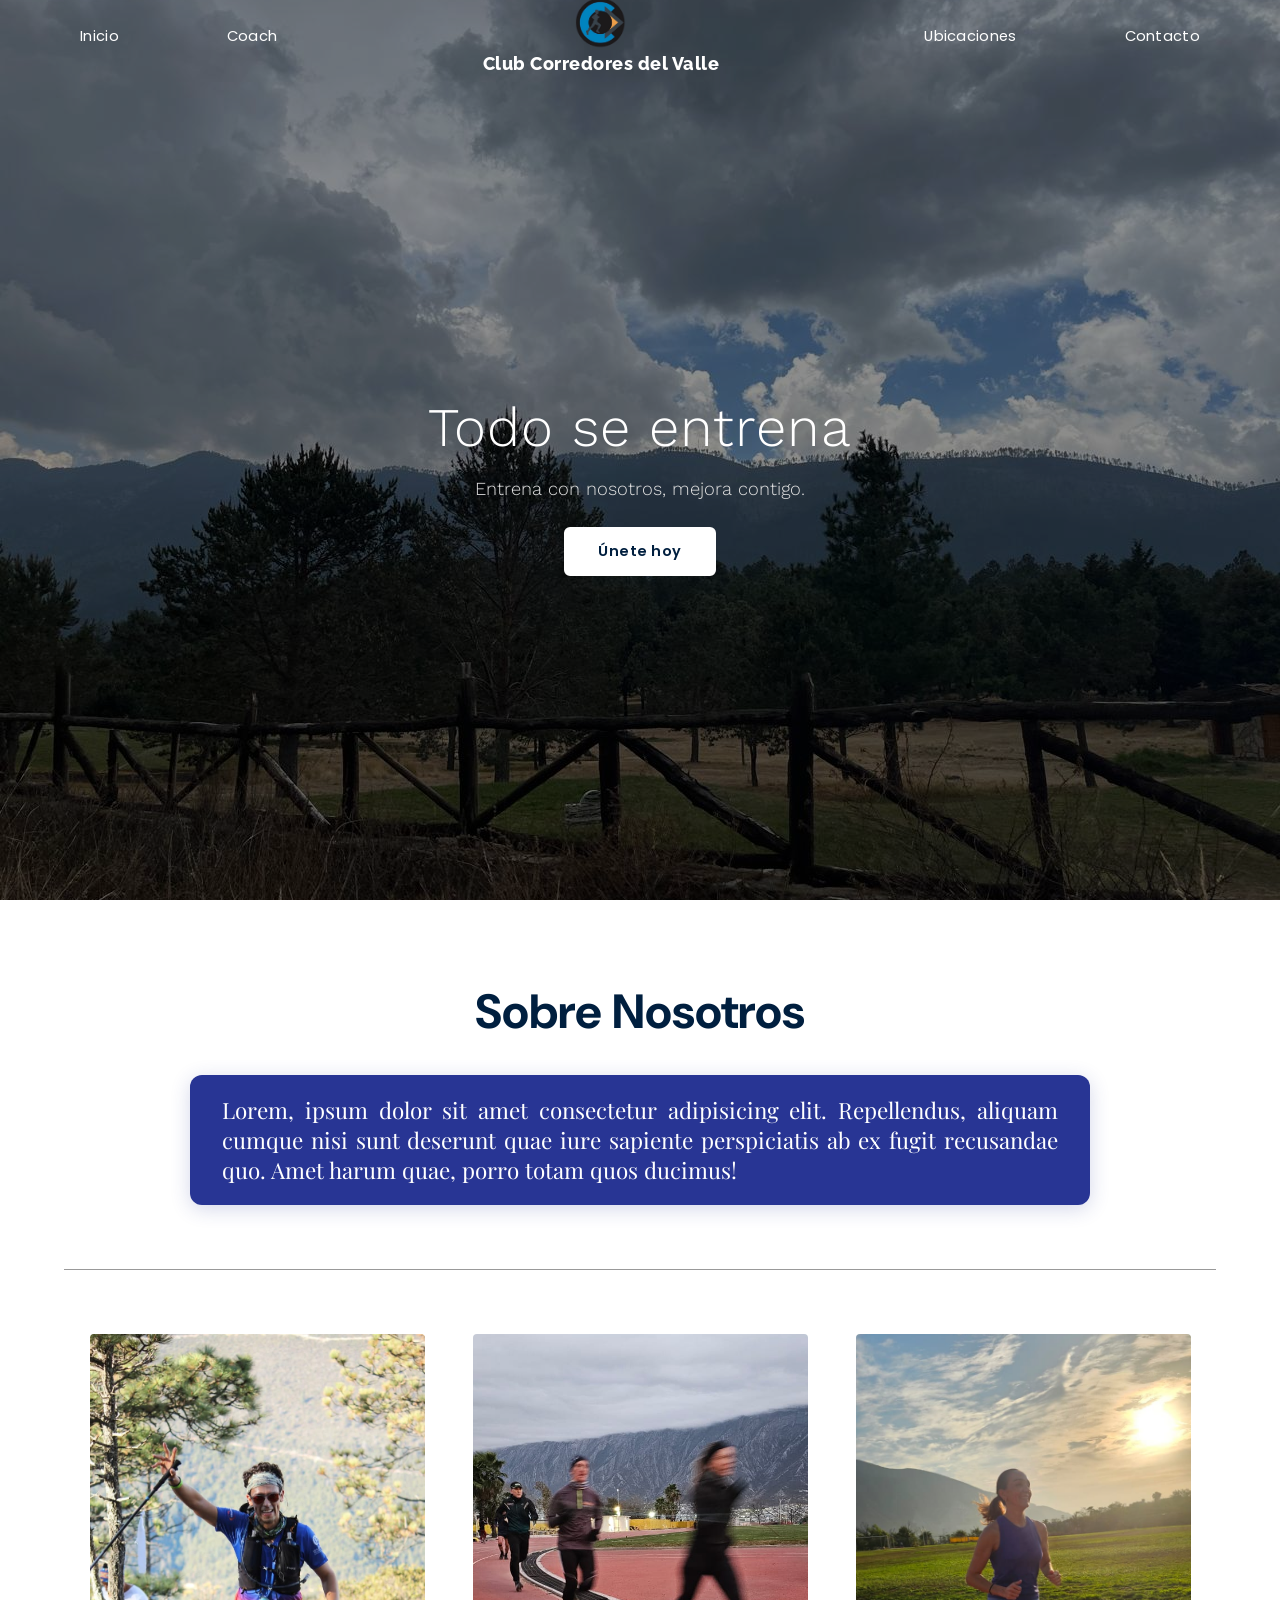
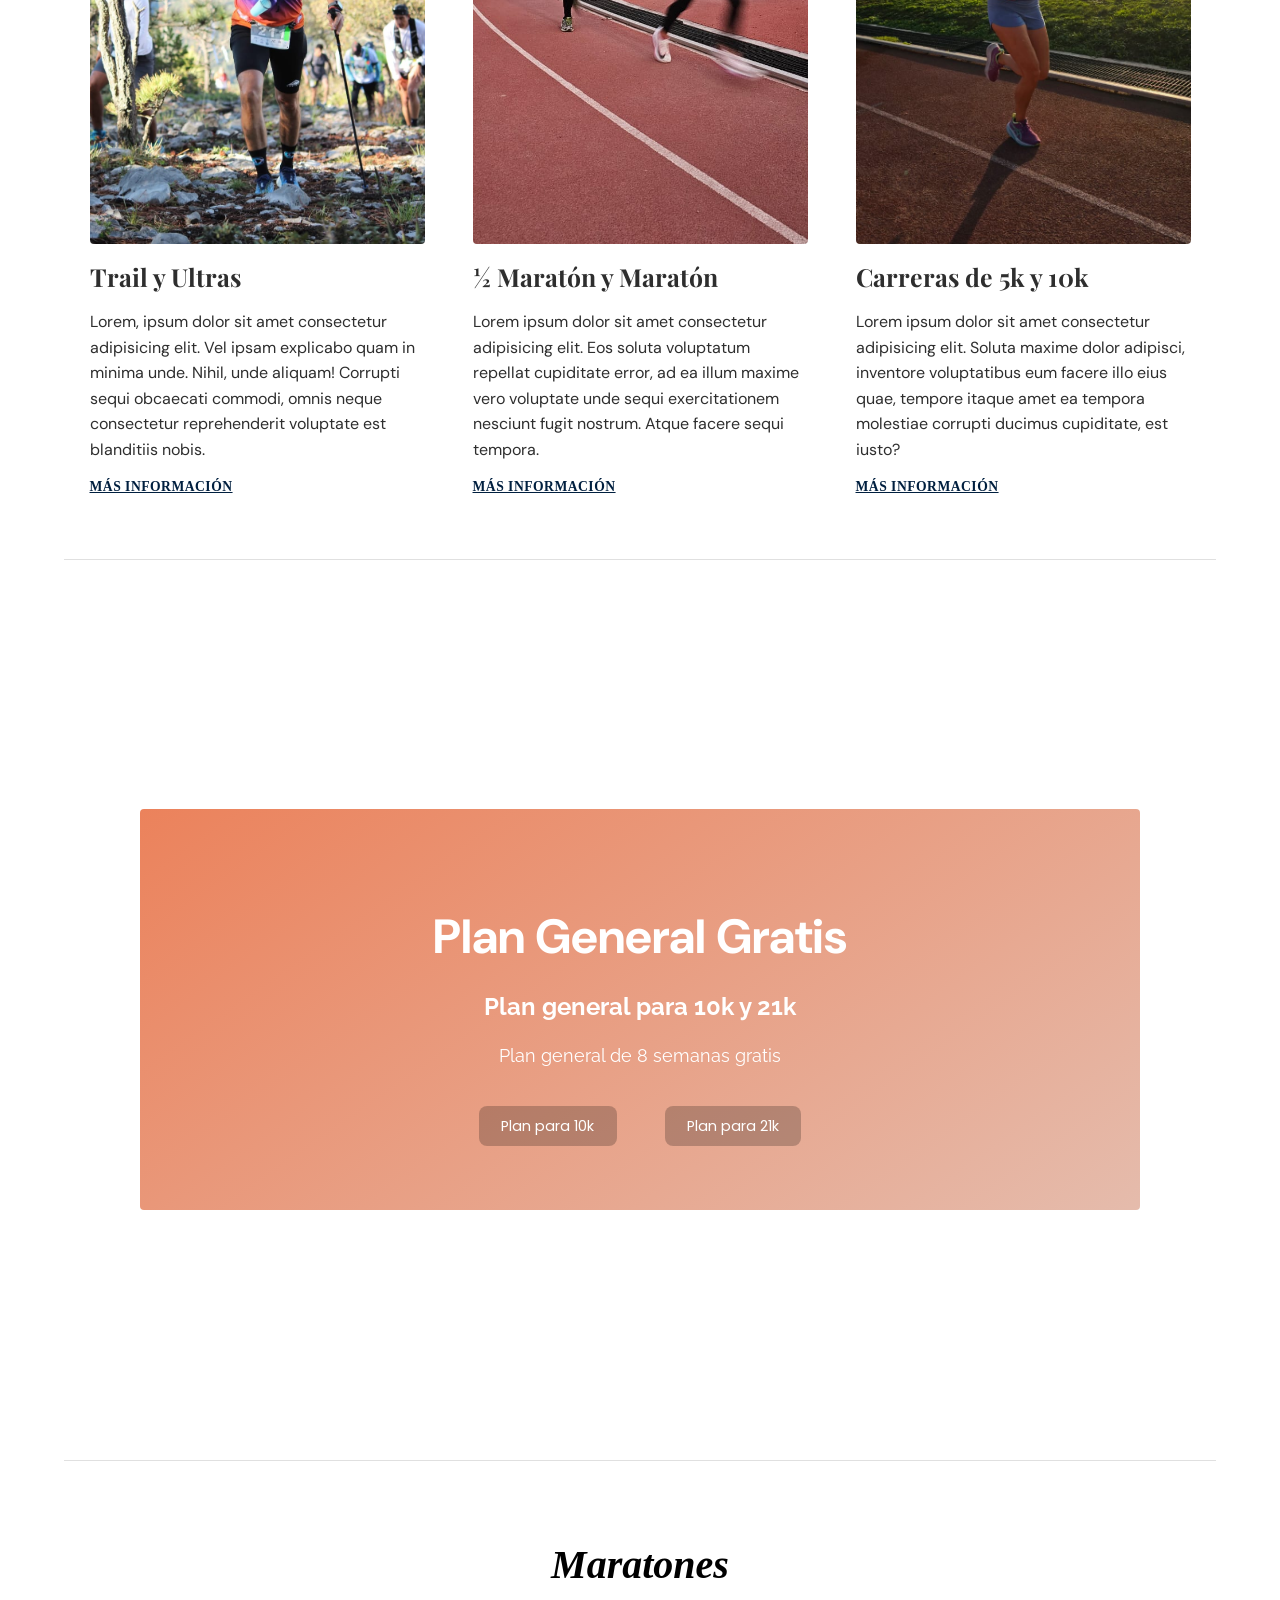
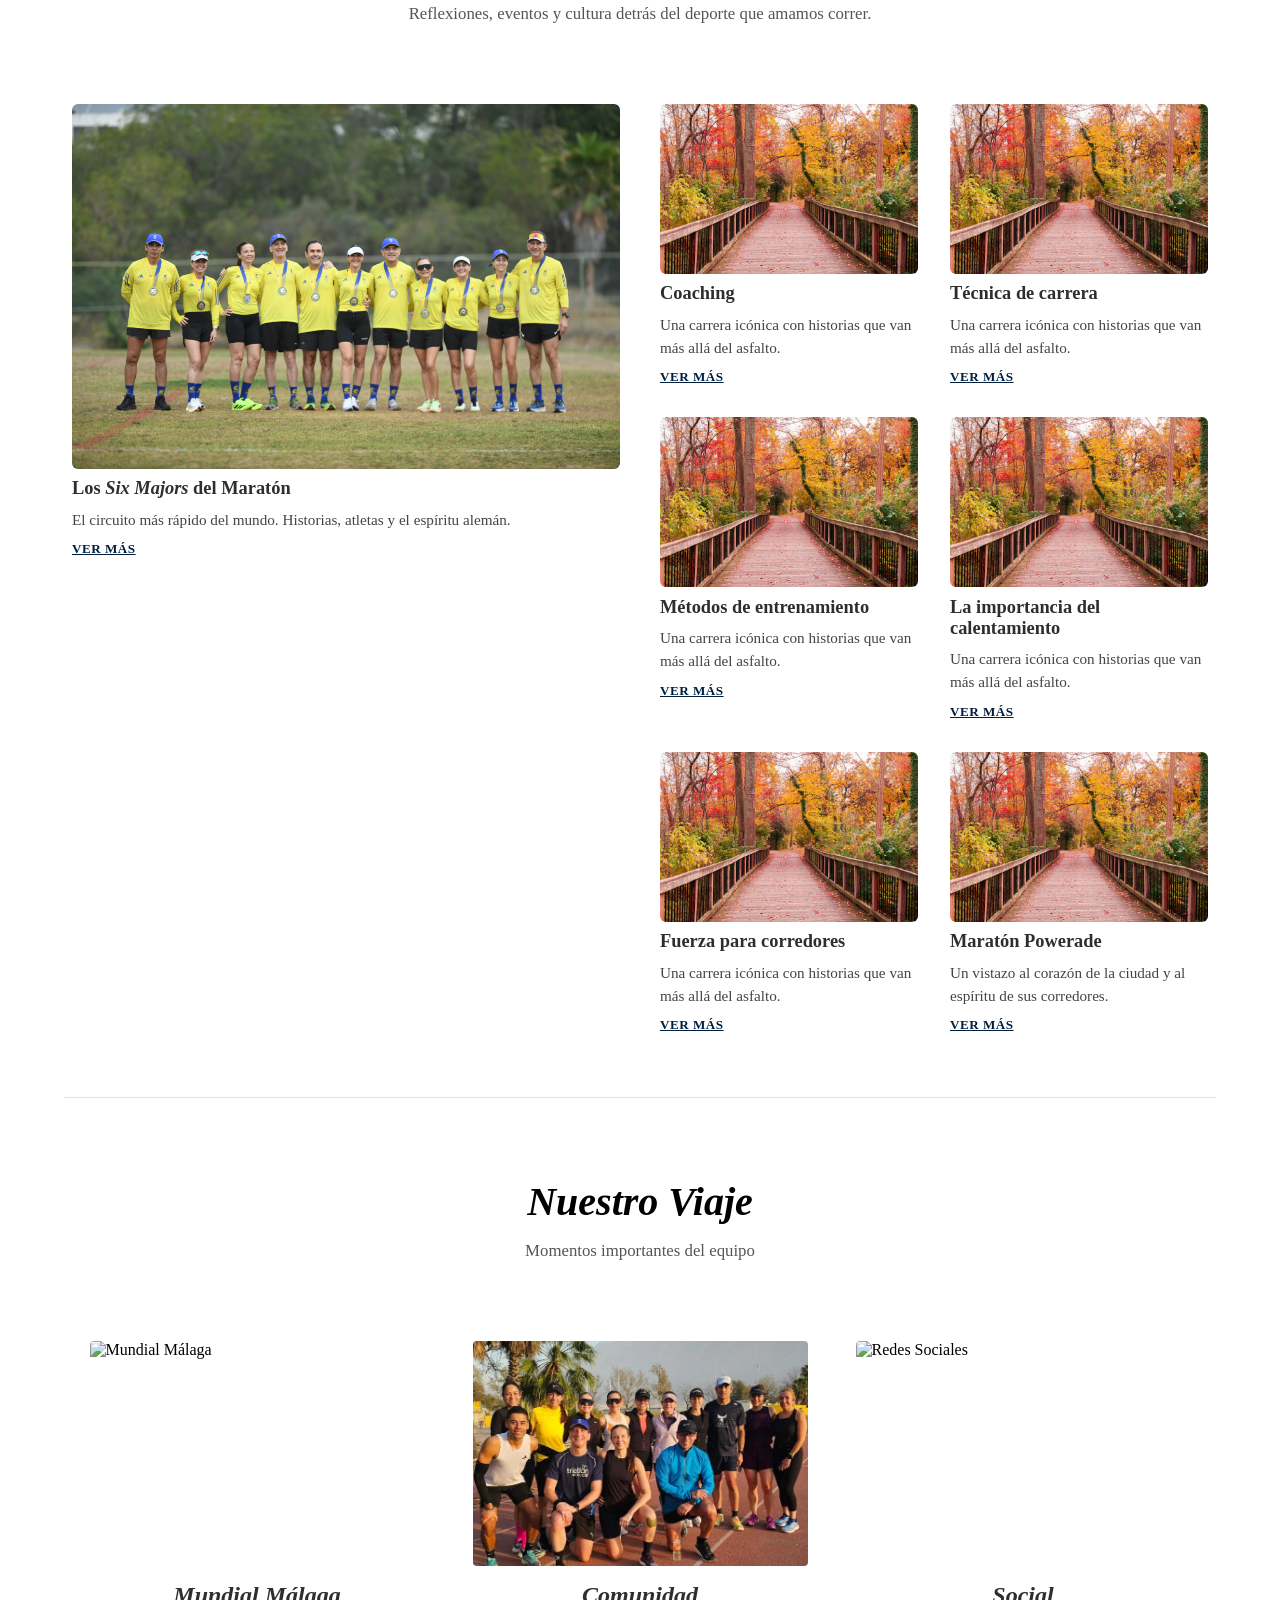
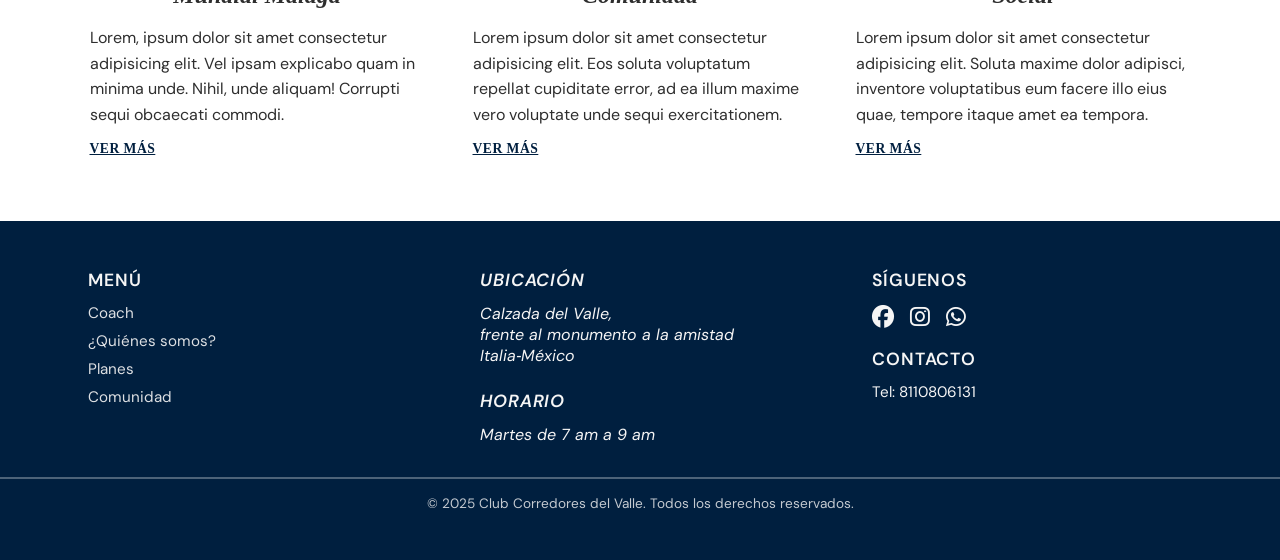
==== commit ec5af042: "Preparacion para prueba1 Cambios y organizacion de todos los archivos" ====
--- a/index.html
+++ b/index.html
@@ -3,9 +3,11 @@
 <head>
   <meta charset="UTF-8">
   <meta name="viewport" content="width=device-width, initial-scale=1.0">
-  <link rel="stylesheet" href="corredoresValle.css">
+  <meta name="description" content="Club Corredores del Valle — entrenamientos, rutas, planes y comunidad de running en Monterrey.">
+  <title>Club Corredores del Valle</title>
+  <link rel="icon" type="image/png" href="./assets/logos/Logo.png">
+  <link rel="stylesheet" href="./css/main.css">
   <link rel="stylesheet" href="https://cdnjs.cloudflare.com/ajax/libs/font-awesome/6.5.0/css/all.min.css">
-  <title>CV Corredores del Valle</title>
 </head>
 
 <body>
@@ -16,17 +18,17 @@
   <nav class="navbar" id="mainNavbar">
     <ul class="nav-links">
       <li><a href="#inicio">Inicio</a></li>
-      <li><a href="Coach.html">Coach</a></li>
+      <li><a href="./pages/coach.html">Coach</a></li>
     </ul>
 
     <div class="logo">
-      <img src="Img_CV/Logo.png" alt="Logo Club Corredores del Valle" class="Logo_img">
+      <img src="./assets/logos/Logo.png" alt="Logo Club Corredores del Valle" class="Logo_img">
       <p><a href="index.html" class="link-reset">Club Corredores del Valle</a></p>
     </div>
 
     <ul class="nav-links">
-      <li><a href="ubicaciones.html">Ubicaciones</a></li>
-      <li><a href="Contacto.html">Contacto</a></li>
+      <li><a href="./pages/ubicaciones.html">Ubicaciones</a></li>
+      <li><a href="./pages/contacto.html">Contacto</a></li>
     </ul>
   </nav>
 
@@ -34,11 +36,11 @@
        HERO SECTION
        ============================================================ -->
   <header class="hero" id="inicio">
-    <img src="Img_CV/Hero_Index_img.jpeg" alt="Corredores del Valle" class="hero-img">
+    <img src="./assets/images/Hero_Index_img.jpeg" alt="Corredores del Valle" class="hero-img">
     <div class="hero-content">
       <h1 class="hero_h1">Todo se entrena</h1>
       <p class="hero_text">Entrena con nosotros, mejora contigo.</p>
-      <a href="#contacto" class="btn">Únete hoy</a>
+      <a href="./pages/contacto.html" class="btn">Únete hoy</a>
     </div>
   </header>
 
@@ -64,7 +66,7 @@
 
       <div class="carreras_container_img">
         <div class="carreras_img_wrapper">
-          <img src="Img_CV/Trail_img.jpeg" alt="Trail y Ultras">
+          <img src="./assets/images/Trail_img.jpeg" alt="Trail y Ultras">
         </div>
         <h1>Trail y Ultras</h1>
         <p>Lorem, ipsum dolor sit amet consectetur adipisicing elit. Vel ipsam explicabo quam in minima unde. Nihil, unde aliquam! Corrupti sequi obcaecati commodi, omnis neque consectetur reprehenderit voluptate est blanditiis nobis.</p>
@@ -73,7 +75,7 @@
 
       <div class="carreras_container_img">
         <div class="carreras_img_wrapper">
-          <img src="Img_CV/opcion1_img_maratones_img.jpeg" alt="Medio Maratón y Maratón">
+          <img src="./assets/images/opcion1_img_maratones_img.jpeg" alt="Medio Maratón y Maratón">
         </div>
         <h1>½ Maratón y Maratón</h1>
         <p>Lorem ipsum dolor sit amet consectetur adipisicing elit. Eos soluta voluptatum repellat cupiditate error, ad ea illum maxime vero voluptate unde sequi exercitationem nesciunt fugit nostrum. Atque facere sequi tempora.</p>
@@ -82,7 +84,7 @@
 
       <div class="carreras_container_img">
         <div class="carreras_img_wrapper">
-          <img src="Img_CV/5y10k_div_img.jpeg" alt="Carreras 5k y 10k">
+          <img src="./assets/images/5y10k_div_img.jpeg" alt="Carreras 5k y 10k">
         </div>
         <h1>Carreras de 5k y 10k</h1>
         <p>Lorem ipsum dolor sit amet consectetur adipisicing elit. Soluta maxime dolor adipisci, inventore voluptatibus eum facere illo eius quae, tempore itaque amet ea tempora molestiae corrupti ducimus cupiditate, est iusto?</p>
@@ -121,7 +123,7 @@
 
   <section class="maratones">
     <div class="columna_izquierda maraton-card grande">
-      <img src="Img_CV/Boston_hero_img.jpeg" alt="Six Majors del Maratón">
+      <img src="./assets/images/Boston_hero_img.jpeg" alt="Six Majors del Maratón">
       <h2>Los <span class="italic">Six Majors</span> del Maratón</h2>
       <p>El circuito más rápido del mundo. Historias, atletas y el espíritu alemán.</p>
       <a href="#">Ver más</a>
@@ -131,42 +133,42 @@
       <div class="maraton-grid">
 
         <article class="maraton-card">
-          <img src="Img_CV/PRUEBA.avif" alt="Coaching">
+          <img src="./assets/images/PRUEBA.avif" alt="Coaching">
           <h2>Coaching</h2>
           <p>Una carrera icónica con historias que van más allá del asfalto.</p>
           <a href="#">Ver más</a>
         </article>
 
         <article class="maraton-card">
-          <img src="Img_CV/PRUEBA.avif" alt="Técnica de carrera">
+          <img src="./assets/images/PRUEBA.avif" alt="Técnica de carrera">
           <h2>Técnica de carrera</h2>
           <p>Una carrera icónica con historias que van más allá del asfalto.</p>
           <a href="#">Ver más</a>
         </article>
 
         <article class="maraton-card">
-          <img src="Img_CV/PRUEBA.avif" alt="Métodos de entrenamiento">
+          <img src="./assets/images/PRUEBA.avif" alt="Métodos de entrenamiento">
           <h2>Métodos de entrenamiento</h2>
           <p>Una carrera icónica con historias que van más allá del asfalto.</p>
           <a href="#">Ver más</a>
         </article>
 
         <article class="maraton-card">
-          <img src="Img_CV/PRUEBA.avif" alt="La importancia del calentamiento">
+          <img src="./assets/images/PRUEBA.avif" alt="La importancia del calentamiento">
           <h2>La importancia del calentamiento</h2>
           <p>Una carrera icónica con historias que van más allá del asfalto.</p>
           <a href="#">Ver más</a>
         </article>
 
         <article class="maraton-card">
-          <img src="Img_CV/PRUEBA.avif" alt="Fuerza para corredores">
+          <img src="./assets/images/PRUEBA.avif" alt="Fuerza para corredores">
           <h2>Fuerza para corredores</h2>
           <p>Una carrera icónica con historias que van más allá del asfalto.</p>
           <a href="#">Ver más</a>
         </article>
 
         <article class="maraton-card">
-          <img src="Img_CV/PRUEBA.avif" alt="Maratón Powerade">
+          <img src="./assets/images/PRUEBA.avif" alt="Maratón Powerade">
           <h2>Maratón Powerade</h2>
           <p>Un vistazo al corazón de la ciudad y al espíritu de sus corredores.</p>
           <a href="#">Ver más</a>
@@ -197,10 +199,10 @@
       </div>
 
       <div>
-        <img src="Img_CV/corredores_Header.webp" alt="Comunidad Corredores del Valle">
+        <img src="./assets/images/corredores_Header.webp" alt="Comunidad Corredores del Valle">
         <h1>Comunidad</h1>
         <p>Lorem ipsum dolor sit amet consectetur adipisicing elit. Eos soluta voluptatum repellat cupiditate error, ad ea illum maxime vero voluptate unde sequi exercitationem.</p>
-        <a href="comunidad.html">Ver más</a>
+        <a href="./pages/comunidad.html">Ver más</a>
       </div>
 
       <div>
@@ -222,10 +224,10 @@
       <div class="footer__col footer__nav" aria-label="Enlaces de pie de página">
         <h4 class="footer__heading">Menú</h4>
         <ul class="footer__list">
-          <li class="footer__item"><a href="#" class="footer__link">Coach</a></li>
-          <li class="footer__item"><a href="#" class="footer__link">¿Quiénes somos?</a></li>
-          <li class="footer__item"><a href="#" class="footer__link">Planes</a></li>
-          <li class="footer__item"><a href="#" class="footer__link">Social</a></li>
+          <li class="footer__item"><a href="./pages/coach.html" class="footer__link">Coach</a></li>
+          <li class="footer__item"><a href="#sobre-nosotros" class="footer__link">¿Quiénes somos?</a></li>
+          <li class="footer__item"><a href="#Planes" class="footer__link">Planes</a></li>
+          <li class="footer__item"><a href="./pages/comunidad.html" class="footer__link">Comunidad</a></li>
         </ul>
       </div>
 
--- a/css/main.css
+++ b/css/main.css
@@ -0,0 +1,784 @@
+/* =====================================================
+   CORREDORES DEL VALLE — Stylesheet
+   Versión optimizada y limpia
+   ===================================================== */
+
+/* --- FUENTES (deduplicadas) --- */
+@import url('https://fonts.googleapis.com/css2?family=Poppins:wght@200;300;400;500;600&display=swap');
+@import url('https://fonts.googleapis.com/css2?family=Raleway:wght@800&display=swap');
+@import url('https://fonts.googleapis.com/css2?family=Playfair+Display:ital,wght@0,500;0,600;0,800;1,500&display=swap');
+@import url('https://fonts.googleapis.com/css2?family=Work+Sans:wght@200;300;400;600&display=swap');
+@import url('https://fonts.googleapis.com/css2?family=DM+Sans:wght@300;400;500&display=swap');
+@import url('https://fonts.googleapis.com/css2?family=Cormorant+Garamond:wght@300;400;500&display=swap');
+@import url('https://fonts.googleapis.com/css2?family=Lora:wght@400;500&display=swap');
+
+/* --- TOKENS DE COLOR --- */
+:root {
+  --color-brand-dark:    #001f3f;   /* Azul marino (footer) */
+  --color-brand-mid:     #283594;   /* Azul medio */
+  --color-brand-light:   #e8eaf6;   /* Azul muy suave para hover bg */
+  --color-accent:        rgba(227, 77, 22, 0.70); /* Naranja (planes) */
+  --color-accent-soft:   rgba(213, 146, 121, 0.62);
+  --color-white:         #ffffff;
+  --color-text-dark:     #2e2e2e;
+  --color-text-muted:    #555;
+  --color-divider-soft:  rgba(0, 0, 0, 0.12);
+  --color-divider-hard:  rgba(0, 0, 0, 0.40);
+
+  --navbar-height: 72px;
+  --transition-smooth: all 0.35s cubic-bezier(0.4, 0, 0.2, 1);
+}
+
+/* =====================================================
+   RESET
+   ===================================================== */
+*, *::before, *::after {
+  margin: 0;
+  padding: 0;
+  box-sizing: border-box;
+}
+
+html {
+  scroll-behavior: smooth;
+}
+
+body {
+  overflow-x: hidden;
+}
+
+/* =====================================================
+   NAVBAR — Fixed, coherente con identidad de marca
+   ===================================================== */
+.navbar {
+  position: fixed;
+  top: 0;
+  left: 0;
+  width: 100%;
+  height: var(--navbar-height);
+  display: flex;
+  align-items: center;
+  justify-content: space-between;
+  padding: .75rem 2rem;
+  z-index: 1000;
+  background-color: transparent;
+  transition: var(--transition-smooth);
+}
+
+/* Estado scrolled — se activa via JS */
+.navbar.scrolled {
+  background-color: var(--color-white);
+  box-shadow: 0 2px 20px rgba(0, 31, 63, 0.12);
+}
+
+/* ---- Logo ---- */
+.logo {
+  display: flex;
+  flex-direction: column;
+  align-items: center;
+  gap: 0.2rem;
+  text-decoration: none;
+  flex-shrink: 0;
+}
+
+.Logo_img {
+  width: 3.2rem;
+  height: 3.2rem;
+  object-fit: contain;
+  transition: var(--transition-smooth);
+}
+
+.logo p {
+  font-family: 'Raleway', sans-serif;
+  font-weight: 800;
+  font-size: 1.15rem;
+  letter-spacing: 0.5px;
+  color: var(--color-white);
+  text-align: center;
+  transition: var(--transition-smooth);
+}
+
+.navbar.scrolled .logo p {
+  color: var(--color-brand-dark);
+}
+
+.link-reset {
+  all: unset;
+  cursor: pointer;
+  color: inherit;
+  font-family: inherit;
+  font-weight: inherit;
+  font-size: inherit;
+  letter-spacing: inherit;
+  text-align: inherit;
+  display: inline;
+}
+
+/* ---- Nav links ---- */
+.nav-links {
+  display: flex;
+  list-style: none;
+  gap: 0.75rem;
+  align-items: center;
+}
+
+.nav-links a {
+  position: relative;
+  display: inline-block;
+  padding: 1rem 3rem;
+  color: var(--color-white);
+  text-decoration: none;
+  font-family: 'Poppins', sans-serif;
+  font-weight: 400;
+  font-size: 0.92rem;
+  letter-spacing: 0.3px;
+  transition: var(--transition-smooth);
+}
+
+/* Línea inferior animada */
+.nav-links a::after {
+  content: "";
+  position: absolute;
+  bottom: 0;
+  left: 50%;
+  transform: translateX(-50%);
+  height: 2px;
+  width: 0;
+  background-color: var(--color-brand-mid);
+  transition: width 0.3s cubic-bezier(0.4, 0, 0.2, 1);
+  border-radius: 2px;
+}
+
+.nav-links a:hover {
+  color: var(--color-brand-light);
+}
+
+.nav-links a:hover::after {
+  width: 70%;
+}
+
+/* Cuando navbar está scrolled, los links adoptan color oscuro */
+.navbar.scrolled .nav-links a {
+  color: var(--color-brand-dark);
+}
+
+.navbar.scrolled .nav-links a:hover {
+  color: var(--color-brand-mid);
+}
+
+.navbar.scrolled .nav-links a::after {
+  background-color: var(--color-brand-mid);
+}
+
+/* =====================================================
+   HERO SECTION
+   ===================================================== */
+.hero {
+  position: relative;
+  height: 100vh;
+  min-height: 600px;
+  width: 100%;
+  overflow: hidden;
+  display: flex;
+  align-items: center;
+  justify-content: center;
+}
+
+.hero-img {
+  position: absolute;
+  inset: 0;
+  width: 100%;
+  height: 100%;
+  object-fit: cover;
+  object-position: center;
+  filter: brightness(0.55);
+  z-index: 0;
+}
+
+.hero-content {
+  position: relative;
+  z-index: 1;
+  text-align: center;
+  padding: 0 1.5rem;
+  max-width: 750px;
+  width: 100%;
+  display: flex;
+  flex-direction: column;
+  align-items: center;
+  gap: 1.25rem;
+  margin-top: var(--navbar-height); /* Compensar navbar fija */
+}
+
+.hero_h1 {
+  font-family: 'Work Sans', sans-serif;
+  font-weight: 300;
+  font-size: clamp(2rem, 5vw, 3.4rem);
+  letter-spacing: 1px;
+  line-height: 1.15;
+  color: var(--color-white);
+}
+
+.hero_text {
+  font-family: 'Work Sans', sans-serif;
+  font-weight: 300;
+  font-size: clamp(1rem, 2vw, 1.15rem);
+  color: #e0e0e0;
+  max-width: 520px;
+}
+
+.btn {
+  background-color: var(--color-white);
+  color: var(--color-brand-dark);
+  padding: 0.75rem 2rem;
+  border-radius: 6px;
+  text-decoration: none;
+  font-family: 'Poppins', sans-serif;
+  font-weight: 600;
+  font-size: 0.9rem;
+  letter-spacing: 0.5px;
+  margin-top: 0.5rem;
+  display: inline-block;
+  transition: var(--transition-smooth);
+  border: 2px solid var(--color-white);
+}
+
+.btn:hover {
+  background-color: var(--color-brand-dark);
+  color: var(--color-white);
+  border-color: var(--color-brand-dark);
+}
+
+/* =====================================================
+   SECCIÓN: SOBRE NOSOTROS
+   ===================================================== */
+.Info_Container {
+  padding: 5rem 2rem 4rem;
+  background: var(--color-white);
+  display: flex;
+  flex-direction: column;
+  align-items: center;
+  gap: 2rem;
+}
+
+.title_infoContainer h2 {
+  font-size: clamp(2rem, 4vw, 3rem);
+  color: var(--color-brand-dark);
+  font-family: 'DM Sans', sans-serif;
+  margin: 0;
+  text-align: center;
+}
+
+.txt_Nosotros {
+  width: 100%;
+  display: flex;
+  justify-content: center;
+}
+
+.txt_Nosotros p {
+  background: var(--color-brand-mid);
+  color: var(--color-white);
+  font-size: 1.4rem;
+  font-family: 'Playfair Display', serif;
+  border-radius: 0.75rem;
+  max-width: 900px;
+  width: 100%;
+  padding: 1.25rem 2rem;
+  text-align: justify;
+  box-shadow: 0 4px 20px rgba(40, 53, 148, 0.2);
+}
+
+/* =====================================================
+   DIVISORES
+   ===================================================== */
+hr.sutil {
+  border: none;
+  border-top: 1px solid var(--color-divider-soft);
+  margin: 0 auto;
+  width: 90%;
+}
+
+hr.fuerte {
+  border: none;
+  border-top: 1px solid var(--color-divider-hard);
+  margin: 0 auto;
+  width: 90%;
+}
+
+/* =====================================================
+   SECCIÓN: CARRERAS
+   ===================================================== */
+.carreras_container {
+  display: flex;
+  justify-content: center;
+  align-items: flex-start;
+  padding: 4rem 2rem;
+  max-width: 1200px;
+  margin: 0 auto;
+}
+
+.father_img_container {
+  display: flex;
+  flex-direction: row;
+  gap: 3rem;
+  flex-wrap: wrap;
+  justify-content: center;
+}
+
+.carreras_container_img {
+  max-width: 335px;
+  flex: 1 1 260px;
+}
+
+.carreras_img_wrapper {
+  height: 510px;
+  width: 100%;
+  overflow: hidden;
+  border-radius: 4px;
+}
+
+.carreras_img_wrapper img {
+  width: 100%;
+  height: 100%;
+  object-fit: cover;
+  transition: transform 0.55s ease;
+  display: block;
+}
+
+.carreras_img_wrapper img:hover {
+  transform: scale(1.05);
+}
+
+.carreras_container_img h1 {
+  font-family: 'Playfair Display', serif;
+  font-size: 1.55rem;
+  color: var(--color-text-dark);
+  margin-top: 1rem;
+}
+
+.carreras_container_img p {
+  font-family: 'DM Sans', sans-serif;
+  font-size: 1rem;
+  color: var(--color-text-dark);
+  margin-top: 1rem;
+  line-height: 1.6;
+}
+
+.carreras_container_img a {
+  display: inline-block;
+  margin-top: 1rem;
+  text-decoration: underline;
+  font-size: 0.85rem;
+  color: var(--color-brand-dark);
+  text-transform: uppercase;
+  font-weight: 600;
+  letter-spacing: 0.5px;
+  transition: color 0.25s ease;
+}
+
+.carreras_container_img a:hover {
+  color: var(--color-brand-mid);
+}
+
+/* =====================================================
+   SECCIÓN: PLANES PERSONALIZADOS
+   ===================================================== */
+.planesPersonalizados {
+  min-height: 100vh;
+  display: flex;
+  justify-content: center;
+  align-items: center;
+  background-color: var(--color-white);
+  padding: 4rem 2rem;
+}
+
+.infoPlan {
+  background: linear-gradient(145deg, var(--color-accent), var(--color-accent-soft));
+  padding: 4rem 3rem;
+  text-align: center;
+  color: var(--color-white);
+  max-width: 1000px;
+  width: 100%;
+  border-radius: 4px;
+}
+
+.infoPlan h1 {
+  font-size: clamp(2rem, 4vw, 3rem);
+  font-family: 'DM Sans', sans-serif;
+  padding-bottom: 1.5rem;
+  padding-top: 2rem;
+}
+
+.infoPlan h3 {
+  font-size: 1.5rem;
+  font-family: 'Raleway', sans-serif;
+  padding-bottom: 1.5rem;
+  font-weight: 700;
+}
+
+.infoPlan h2 {
+  font-family: 'Raleway', sans-serif;
+  font-size: 1.15rem;
+  padding-bottom: 2.5rem;
+  font-weight: 400;
+}
+
+.infoPlan ul {
+  list-style: none;
+  padding: 0;
+  display: flex;
+  flex-direction: row;
+  align-items: center;
+  justify-content: center;
+  gap: 3rem;
+  flex-wrap: wrap;
+}
+
+.infoPlan li {
+  margin-bottom: 0;
+}
+
+.infoPlan li a {
+  text-decoration: none;
+  color: var(--color-white);
+  background-color: rgba(0, 0, 0, 0.22);
+  padding: 0.6rem 1.4rem;
+  border-radius: 8px;
+  display: inline-block;
+  font-family: 'Poppins', sans-serif;
+  font-size: 0.9rem;
+  transition: background 0.3s ease;
+}
+
+.infoPlan li a:hover {
+  background-color: rgba(255, 255, 255, 0.22);
+}
+
+/* =====================================================
+   SECCIÓN: MARATONES
+   ===================================================== */
+.txt-maratones {
+  text-align: center;
+  padding: 5rem 2rem 2rem;
+}
+
+.txt-maratones h1 {
+  font-size: 2.5rem;
+  font-family: 'Georgia', serif;
+  font-style: italic;
+  padding-bottom: 1rem;
+}
+
+.txt-maratones p {
+  font-size: 1.05rem;
+  color: var(--color-text-muted);
+  max-width: 500px;
+  margin: 0 auto;
+}
+
+.maratones {
+  display: flex;
+  flex-direction: row;
+  max-width: 1200px;
+  margin: 0 auto;
+  padding: 3rem 2rem 4rem;
+  gap: 2.5rem;
+  align-items: flex-start;
+}
+
+.maraton-card {
+  display: flex;
+  flex-direction: column;
+  gap: 0.6rem;
+}
+
+.maraton-card img {
+  width: 100%;
+  height: auto;
+  object-fit: cover;
+  border-radius: 6px;
+}
+
+.maraton-card h2 {
+  font-family: 'Georgia', serif;
+  font-size: 1.15rem;
+  color: var(--color-text-dark);
+}
+
+.maraton-card p {
+  font-size: 0.95rem;
+  color: #444;
+  line-height: 1.5;
+}
+
+.maraton-card a {
+  font-size: 0.82rem;
+  color: var(--color-brand-dark);
+  text-decoration: underline;
+  text-transform: uppercase;
+  font-weight: 700;
+  letter-spacing: 0.5px;
+  transition: color 0.25s ease;
+}
+
+.maraton-card a:hover {
+  color: var(--color-brand-mid);
+}
+
+.columna_izquierda.grande {
+  flex: 1.5;
+  position: sticky;
+  top: calc(var(--navbar-height) + 1rem);
+  align-self: flex-start;
+  height: fit-content;
+}
+
+.columna_derecha {
+  flex: 1.5;
+}
+
+.maraton-grid {
+  display: grid;
+  grid-template-columns: repeat(auto-fit, minmax(220px, 1fr));
+  gap: 2rem;
+}
+
+.italic {
+  font-style: italic;
+}
+
+/* =====================================================
+   SECCIÓN: NUESTRO VIAJE (closing divs)
+   ===================================================== */
+.closing_divs {
+  display: flex;
+  justify-content: center;
+  align-items: flex-start;
+  padding: 3rem 2rem 4rem;
+  max-width: 1200px;
+  margin: 0 auto;
+}
+
+.father_img_container_ubs {
+  display: flex;
+  flex-direction: row;
+  gap: 3rem;
+  flex-wrap: wrap;
+  justify-content: center;
+}
+
+.father_img_container_ubs > div {
+  flex: 1 1 260px;
+  max-width: 335px;
+}
+
+.father_img_container_ubs img {
+  width: 100%;
+  height: 225px;
+  object-fit: cover;
+  border-radius: 4px;
+  display: block;
+}
+
+.father_img_container_ubs h1 {
+  font-family: 'Georgia', serif;
+  font-size: 1.5rem;
+  color: var(--color-text-dark);
+  margin-top: 1rem;
+  font-style: italic;
+  text-align: center;
+}
+
+.father_img_container_ubs p {
+  font-family: 'DM Sans', sans-serif;
+  font-size: 1rem;
+  color: var(--color-text-dark);
+  margin-top: 1rem;
+  margin-bottom: 0.75rem;
+  line-height: 1.6;
+}
+
+.father_img_container_ubs a {
+  font-size: 0.85rem;
+  color: var(--color-brand-dark);
+  text-decoration: underline;
+  text-transform: uppercase;
+  font-weight: 700;
+  letter-spacing: 0.5px;
+  transition: color 0.25s ease;
+}
+
+.father_img_container_ubs a:hover {
+  color: var(--color-brand-mid);
+}
+
+/* =====================================================
+   FOOTER (sin modificaciones estructurales)
+   ===================================================== */
+.footer {
+  width: 100%;
+  background: var(--color-brand-dark);
+  color: #f5f5f5;
+  padding: 3rem 0;
+  font-family: 'DM Sans', sans-serif;
+  font-weight: 400;
+  box-sizing: border-box;
+}
+
+.footer__inner {
+  max-width: 1200px;
+  margin: 0 auto;
+  padding: 0 3rem;
+  display: flex;
+  flex-wrap: wrap;
+  justify-content: space-between;
+  gap: 2rem;
+}
+
+.footer__col {
+  flex: 1 1 280px;
+  max-width: 320px;
+  text-align: left;
+}
+
+.footer__heading {
+  font-size: 1.1rem;
+  font-weight: 600;
+  text-transform: uppercase;
+  letter-spacing: 0.05em;
+  margin-bottom: 0.75rem;
+}
+
+.footer__heading--separated {
+  margin-top: 1.5rem;
+}
+
+.footer__list,
+.footer__social-list {
+  list-style: none;
+  padding: 0;
+  margin: 0;
+}
+
+.footer__list .footer__item {
+  margin-bottom: 0.5rem;
+  font-size: 0.95rem;
+}
+
+.footer__link {
+  text-decoration: none;
+  color: inherit;
+  opacity: 0.9;
+  transition: opacity 0.2s;
+}
+
+.footer__link:hover {
+  opacity: 0.7;
+}
+
+.footer__social-list {
+  display: flex;
+  gap: 1rem;
+  margin-bottom: 1rem;
+}
+
+.footer__social-item a {
+  font-size: 1.4rem;
+  color: inherit;
+  transition: color 0.2s;
+}
+
+.footer__social-item a:hover {
+  color: var(--color-white);
+}
+
+.footer__contact {
+  margin-top: 1rem;
+  font-size: 0.95rem;
+}
+
+.footer__divider {
+  border: none;
+  margin: 2rem 0 1rem;
+  background: rgba(255, 255, 255, 0.3);
+  height: 1.5px;
+}
+
+.footer__copy {
+  text-align: center;
+  font-size: 0.85rem;
+  opacity: 0.8;
+  padding: 0 2rem;
+}
+
+/* =====================================================
+   RESPONSIVE
+   ===================================================== */
+@media (max-width: 900px) {
+  .father_img_container,
+  .father_img_container_ubs {
+    flex-direction: column;
+    align-items: center;
+  }
+
+  .carreras_img_wrapper {
+    height: 360px;
+  }
+
+  .maratones {
+    flex-direction: column;
+  }
+
+  .columna_izquierda.grande {
+    position: static;
+    width: 100%;
+  }
+
+  .infoPlan ul {
+    gap: 1.5rem;
+  }
+}
+
+@media (max-width: 640px) {
+  .navbar {
+    padding: 0 1.25rem;
+  }
+
+  .nav-links a {
+    padding: 0.5rem 0.6rem;
+    font-size: 0.83rem;
+  }
+
+  .logo p {
+    font-size: 0.95rem;
+  }
+
+  .Logo_img {
+    width: 2.5rem;
+    height: 2.5rem;
+  }
+
+  .hero-content {
+    padding: 0 1.25rem;
+  }
+
+  .txt_Nosotros p {
+    font-size: 1.15rem;
+    padding: 1rem 1.25rem;
+  }
+
+  .maraton-grid {
+    grid-template-columns: 1fr;
+  }
+
+  .footer__inner {
+    padding: 0 1.5rem;
+  }
+}
+
+
+
+
+
+
+
+
+
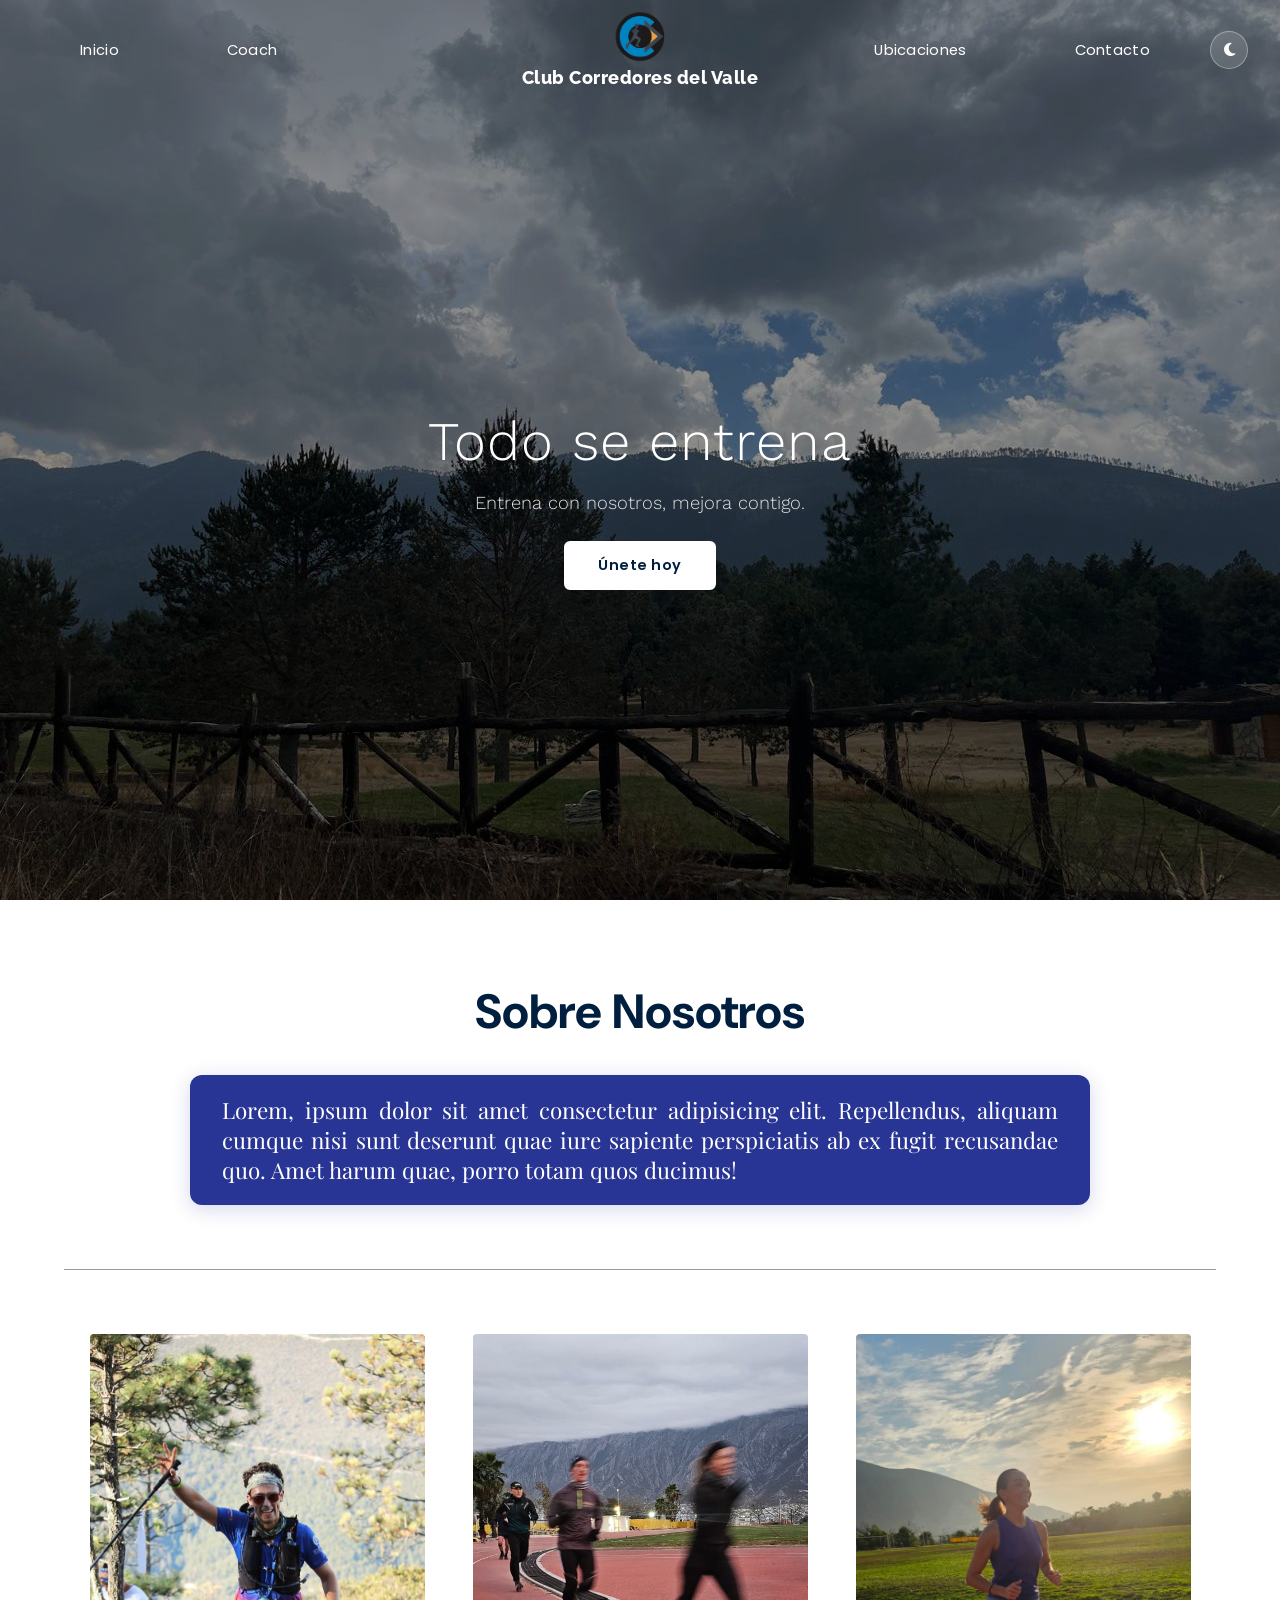
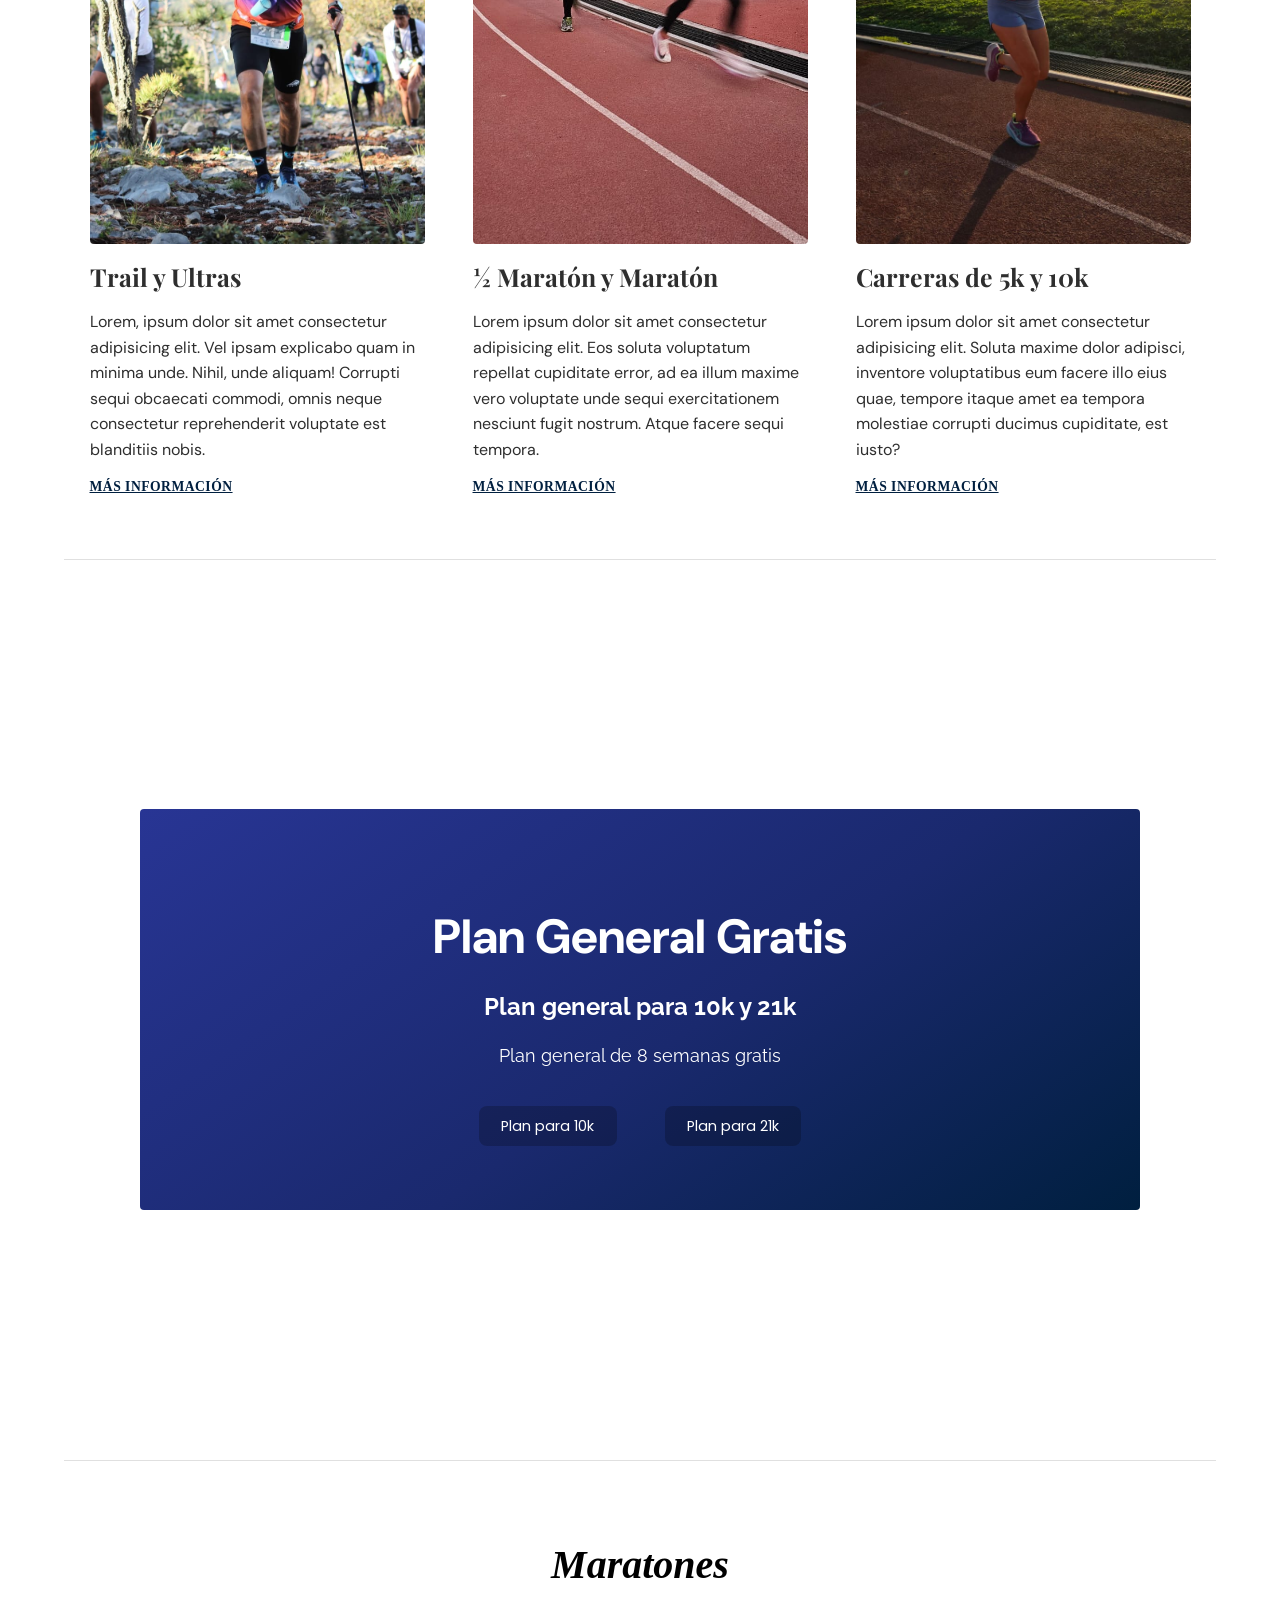
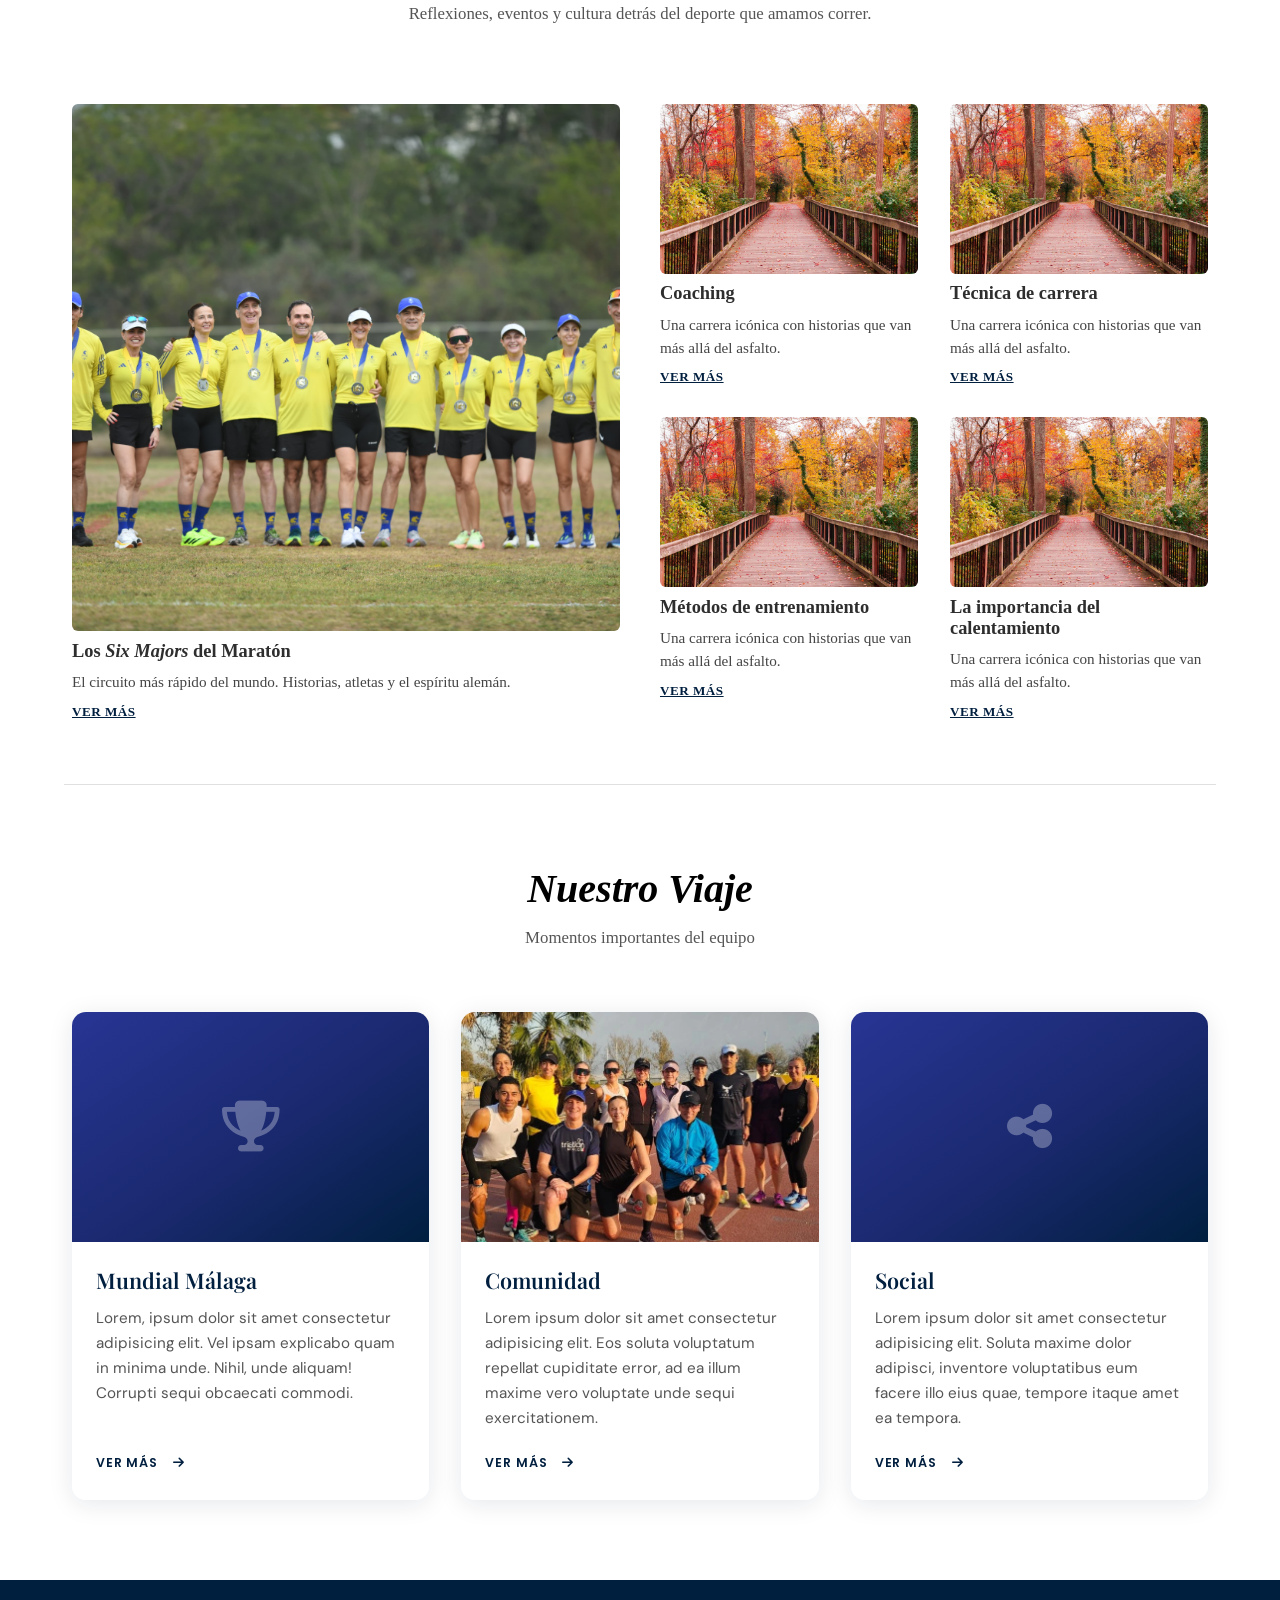
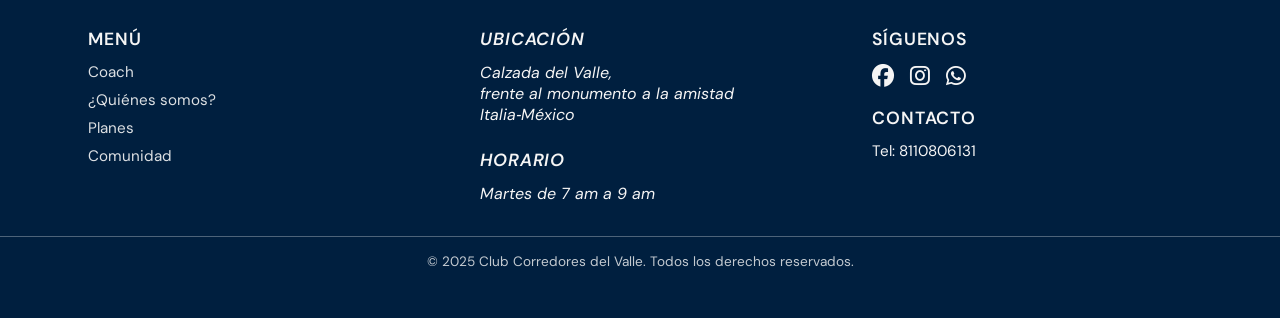
==== commit 1f5f684d: "Implementacion y actualizacion general Correcion del navbar, implementaicon del modo oscuro, actuali" ====
--- a/index.html
+++ b/index.html
@@ -26,10 +26,20 @@
       <p><a href="index.html" class="link-reset">Club Corredores del Valle</a></p>
     </div>
 
-    <ul class="nav-links">
-      <li><a href="./pages/ubicaciones.html">Ubicaciones</a></li>
-      <li><a href="./pages/contacto.html">Contacto</a></li>
-    </ul>
+    <div class="nav-right">
+      <ul class="nav-links">
+        <li><a href="./pages/ubicaciones.html">Ubicaciones</a></li>
+        <li><a href="./pages/contacto.html">Contacto</a></li>
+      </ul>
+
+      <button class="dark-mode-toggle" id="darkModeToggle" aria-label="Cambiar a modo oscuro">
+        <i class="fa-solid fa-moon"></i>
+      </button>
+    </div>
+
+    <button class="nav-toggle" id="navToggle" aria-label="Abrir menú" aria-expanded="false">
+      <span></span><span></span><span></span>
+    </button>
   </nav>
 
   <!-- ============================================================
@@ -70,7 +80,7 @@
         </div>
         <h1>Trail y Ultras</h1>
         <p>Lorem, ipsum dolor sit amet consectetur adipisicing elit. Vel ipsam explicabo quam in minima unde. Nihil, unde aliquam! Corrupti sequi obcaecati commodi, omnis neque consectetur reprehenderit voluptate est blanditiis nobis.</p>
-        <a href="#">Más información</a>
+        <a href="./pages/trail.html">Más información</a>
       </div>
 
       <div class="carreras_container_img">
@@ -160,20 +170,6 @@
           <a href="#">Ver más</a>
         </article>
 
-        <article class="maraton-card">
-          <img src="./assets/images/PRUEBA.avif" alt="Fuerza para corredores">
-          <h2>Fuerza para corredores</h2>
-          <p>Una carrera icónica con historias que van más allá del asfalto.</p>
-          <a href="#">Ver más</a>
-        </article>
-
-        <article class="maraton-card">
-          <img src="./assets/images/PRUEBA.avif" alt="Maratón Powerade">
-          <h2>Maratón Powerade</h2>
-          <p>Un vistazo al corazón de la ciudad y al espíritu de sus corredores.</p>
-          <a href="#">Ver más</a>
-        </article>
-
       </div>
     </div>
   </section>
@@ -189,28 +185,40 @@
   </div>
 
   <section class="closing_divs">
-    <div class="father_img_container_ubs">
-
-      <div>
-        <img src="" alt="Mundial Málaga">
-        <h1>Mundial Málaga</h1>
-        <p>Lorem, ipsum dolor sit amet consectetur adipisicing elit. Vel ipsam explicabo quam in minima unde. Nihil, unde aliquam! Corrupti sequi obcaecati commodi.</p>
-        <a href="#">Ver más</a>
-      </div>
-
-      <div>
-        <img src="./assets/images/corredores_Header.webp" alt="Comunidad Corredores del Valle">
-        <h1>Comunidad</h1>
-        <p>Lorem ipsum dolor sit amet consectetur adipisicing elit. Eos soluta voluptatum repellat cupiditate error, ad ea illum maxime vero voluptate unde sequi exercitationem.</p>
-        <a href="./pages/comunidad.html">Ver más</a>
-      </div>
-
-      <div>
-        <img src="" alt="Redes Sociales">
-        <h1>Social</h1>
-        <p>Lorem ipsum dolor sit amet consectetur adipisicing elit. Soluta maxime dolor adipisci, inventore voluptatibus eum facere illo eius quae, tempore itaque amet ea tempora.</p>
-        <a href="#">Ver más</a>
-      </div>
+    <div class="viaje-grid">
+
+      <article class="viaje-card">
+        <div class="viaje-card__media viaje-card__media--gradient">
+          <i class="fa-solid fa-trophy viaje-card__icon" aria-hidden="true"></i>
+        </div>
+        <div class="viaje-card__body">
+          <h2 class="viaje-card__title">Mundial Málaga</h2>
+          <p class="viaje-card__desc">Lorem, ipsum dolor sit amet consectetur adipisicing elit. Vel ipsam explicabo quam in minima unde. Nihil, unde aliquam! Corrupti sequi obcaecati commodi.</p>
+          <a href="#" class="viaje-card__link">Ver más &nbsp;<i class="fa-solid fa-arrow-right" aria-hidden="true"></i></a>
+        </div>
+      </article>
+
+      <article class="viaje-card">
+        <div class="viaje-card__media">
+          <img src="./assets/images/corredores_Header.webp" alt="Comunidad Corredores del Valle">
+        </div>
+        <div class="viaje-card__body">
+          <h2 class="viaje-card__title">Comunidad</h2>
+          <p class="viaje-card__desc">Lorem ipsum dolor sit amet consectetur adipisicing elit. Eos soluta voluptatum repellat cupiditate error, ad ea illum maxime vero voluptate unde sequi exercitationem.</p>
+          <a href="./pages/comunidad.html" class="viaje-card__link">Ver más &nbsp;<i class="fa-solid fa-arrow-right" aria-hidden="true"></i></a>
+        </div>
+      </article>
+
+      <article class="viaje-card">
+        <div class="viaje-card__media viaje-card__media--gradient">
+          <i class="fa-solid fa-share-nodes viaje-card__icon" aria-hidden="true"></i>
+        </div>
+        <div class="viaje-card__body">
+          <h2 class="viaje-card__title">Social</h2>
+          <p class="viaje-card__desc">Lorem ipsum dolor sit amet consectetur adipisicing elit. Soluta maxime dolor adipisci, inventore voluptatibus eum facere illo eius quae, tempore itaque amet ea tempora.</p>
+          <a href="#" class="viaje-card__link">Ver más &nbsp;<i class="fa-solid fa-arrow-right" aria-hidden="true"></i></a>
+        </div>
+      </article>
 
     </div>
   </section>
@@ -278,6 +286,7 @@
   <!-- ============================================================
        SCRIPT: Navbar scroll behavior
        ============================================================ -->
+  <script src="./js/main.js"></script>
   <script>
     (function () {
       const navbar = document.getElementById('mainNavbar');
--- a/css/main.css
+++ b/css/main.css
@@ -1,6 +1,5 @@
 /* =====================================================
    CORREDORES DEL VALLE — Stylesheet
-   Versión optimizada y limpia
    ===================================================== */
 
 /* --- FUENTES (deduplicadas) --- */
@@ -14,10 +13,10 @@
 
 /* --- TOKENS DE COLOR --- */
 :root {
-  --color-brand-dark:    #001f3f;   /* Azul marino (footer) */
-  --color-brand-mid:     #283594;   /* Azul medio */
-  --color-brand-light:   #e8eaf6;   /* Azul muy suave para hover bg */
-  --color-accent:        rgba(227, 77, 22, 0.70); /* Naranja (planes) */
+  --color-brand-dark:    #001f3f;   
+  --color-brand-mid:     #283594;   
+  --color-brand-light:   #e8eaf6;   
+  --color-accent:        rgba(227, 77, 22, 0.70); 
   --color-accent-soft:   rgba(213, 146, 121, 0.62);
   --color-white:         #ffffff;
   --color-text-dark:     #2e2e2e;
@@ -25,7 +24,7 @@
   --color-divider-soft:  rgba(0, 0, 0, 0.12);
   --color-divider-hard:  rgba(0, 0, 0, 0.40);
 
-  --navbar-height: 72px;
+  --navbar-height: 100px;
   --transition-smooth: all 0.35s cubic-bezier(0.4, 0, 0.2, 1);
 }
 
@@ -40,10 +39,15 @@
 
 html {
   scroll-behavior: smooth;
+  overflow-x: hidden;
 }
 
 body {
   overflow-x: hidden;
+}
+
+img {
+  max-width: 100%;
 }
 
 /* =====================================================
@@ -54,11 +58,11 @@
   top: 0;
   left: 0;
   width: 100%;
-  height: var(--navbar-height);
+  min-height: var(--navbar-height);
   display: flex;
   align-items: center;
   justify-content: space-between;
-  padding: .75rem 2rem;
+  padding: 0.5rem 2rem;
   z-index: 1000;
   background-color: transparent;
   transition: var(--transition-smooth);
@@ -77,7 +81,11 @@
   align-items: center;
   gap: 0.2rem;
   text-decoration: none;
-  flex-shrink: 0;
+  flex: 0 0 auto;
+  position: absolute;
+  left: 50%;
+  transform: translateX(-50%);
+  z-index: 2;
 }
 
 .Logo_img {
@@ -111,6 +119,19 @@
   letter-spacing: inherit;
   text-align: inherit;
   display: inline;
+}
+
+/* ---- Agrupador lado derecho del nav ---- */
+.nav-links:first-of-type {
+  flex: 0 0 auto;
+}
+
+.nav-right {
+  flex: 0 0 auto;
+  display: flex;
+  align-items: center;
+  justify-content: flex-end;
+  gap: 0.75rem;
 }
 
 /* ---- Nav links ---- */
@@ -391,7 +412,7 @@
 }
 
 .infoPlan {
-  background: linear-gradient(145deg, var(--color-accent), var(--color-accent-soft));
+  background: linear-gradient(145deg, #283594 0%, #1a296e 55%, #001f3f 100%);
   padding: 4rem 3rem;
   text-align: center;
   color: var(--color-white);
@@ -481,7 +502,7 @@
   margin: 0 auto;
   padding: 3rem 2rem 4rem;
   gap: 2.5rem;
-  align-items: flex-start;
+  align-items: stretch;
 }
 
 .maraton-card {
@@ -525,10 +546,15 @@
 
 .columna_izquierda.grande {
   flex: 1.5;
-  position: sticky;
-  top: calc(var(--navbar-height) + 1rem);
-  align-self: flex-start;
-  height: fit-content;
+}
+
+.columna_izquierda.grande img {
+  flex: 1;
+  height: 0; /* flex: 1 controla la altura en columna */
+  min-height: 420px;
+  width: 100%;
+  object-fit: cover;
+  border-radius: 6px;
 }
 
 .columna_derecha {
@@ -546,67 +572,125 @@
 }
 
 /* =====================================================
-   SECCIÓN: NUESTRO VIAJE (closing divs)
+   SECCIÓN: NUESTRO VIAJE
    ===================================================== */
 .closing_divs {
-  display: flex;
-  justify-content: center;
-  align-items: flex-start;
-  padding: 3rem 2rem 4rem;
+  padding: 2rem 2rem 5rem;
   max-width: 1200px;
   margin: 0 auto;
 }
 
-.father_img_container_ubs {
-  display: flex;
-  flex-direction: row;
-  gap: 3rem;
-  flex-wrap: wrap;
+/* Grid de 3 tarjetas */
+.viaje-grid {
+  display: grid;
+  grid-template-columns: repeat(3, 1fr);
+  gap: 2rem;
+}
+
+/* Tarjeta */
+.viaje-card {
+  border-radius: 14px;
+  overflow: hidden;
+  box-shadow: 0 4px 24px rgba(0, 31, 63, 0.1);
+  display: flex;
+  flex-direction: column;
+  transition: transform 0.32s cubic-bezier(0.4, 0, 0.2, 1),
+              box-shadow 0.32s cubic-bezier(0.4, 0, 0.2, 1);
+  background: #fff;
+}
+
+.viaje-card:hover {
+  transform: translateY(-7px);
+  box-shadow: 0 16px 44px rgba(0, 31, 63, 0.16);
+}
+
+/* Área de imagen/gradiente */
+.viaje-card__media {
+  height: 230px;
+  overflow: hidden;
+  position: relative;
+  flex-shrink: 0;
+}
+
+.viaje-card__media img {
+  width: 100%;
+  height: 100%;
+  object-fit: cover;
+  display: block;
+  transition: transform 0.55s ease;
+}
+
+.viaje-card:hover .viaje-card__media img {
+  transform: scale(1.06);
+}
+
+/* Variante sin imagen — gradiente de marca */
+.viaje-card__media--gradient {
+  background: linear-gradient(145deg, #283594 0%, #1a296e 55%, #001f3f 100%);
+  display: flex;
+  align-items: center;
   justify-content: center;
 }
 
-.father_img_container_ubs > div {
-  flex: 1 1 260px;
-  max-width: 335px;
-}
-
-.father_img_container_ubs img {
-  width: 100%;
-  height: 225px;
-  object-fit: cover;
-  border-radius: 4px;
-  display: block;
-}
-
-.father_img_container_ubs h1 {
-  font-family: 'Georgia', serif;
-  font-size: 1.5rem;
-  color: var(--color-text-dark);
-  margin-top: 1rem;
-  font-style: italic;
-  text-align: center;
-}
-
-.father_img_container_ubs p {
+.viaje-card__icon {
+  font-size: 3.2rem;
+  color: rgba(255, 255, 255, 0.3);
+  pointer-events: none;
+}
+
+/* Cuerpo de texto */
+.viaje-card__body {
+  padding: 1.6rem 1.5rem 1.75rem;
+  display: flex;
+  flex-direction: column;
+  flex: 1;
+  background: #fff;
+}
+
+.viaje-card__number {
   font-family: 'DM Sans', sans-serif;
-  font-size: 1rem;
-  color: var(--color-text-dark);
-  margin-top: 1rem;
+  font-size: 0.7rem;
+  font-weight: 500;
+  letter-spacing: 0.14em;
+  color: var(--color-brand-mid);
+  text-transform: uppercase;
+  margin-bottom: 0.6rem;
+}
+
+.viaje-card__title {
+  font-family: 'Playfair Display', serif;
+  font-size: 1.35rem;
+  font-weight: 600;
+  color: var(--color-brand-dark);
   margin-bottom: 0.75rem;
-  line-height: 1.6;
-}
-
-.father_img_container_ubs a {
-  font-size: 0.85rem;
+  line-height: 1.25;
+}
+
+.viaje-card__desc {
+  font-family: 'DM Sans', sans-serif;
+  font-size: 0.95rem;
+  color: #555;
+  line-height: 1.65;
+  flex: 1;
+  margin-bottom: 1.4rem;
+}
+
+.viaje-card__link {
+  display: inline-flex;
+  align-items: center;
+  gap: 0.45rem;
+  font-family: 'Poppins', sans-serif;
+  font-size: 0.78rem;
+  font-weight: 600;
+  letter-spacing: 0.07em;
+  text-transform: uppercase;
   color: var(--color-brand-dark);
-  text-decoration: underline;
-  text-transform: uppercase;
-  font-weight: 700;
-  letter-spacing: 0.5px;
-  transition: color 0.25s ease;
-}
-
-.father_img_container_ubs a:hover {
+  text-decoration: none;
+  transition: gap 0.25s ease, color 0.25s ease;
+}
+
+.viaje-card__link:hover {
+  gap: 0.8rem;
   color: var(--color-brand-mid);
 }
 
@@ -712,9 +796,16 @@
 /* =====================================================
    RESPONSIVE
    ===================================================== */
+
+/* ── 1024px: tablet landscape / laptop estrecho ── */
+@media (max-width: 1024px) {
+  .nav-links a {
+    padding: 1rem 1.75rem;
+  }
+}
+
 @media (max-width: 900px) {
-  .father_img_container,
-  .father_img_container_ubs {
+  .father_img_container {
     flex-direction: column;
     align-items: center;
   }
@@ -725,60 +816,522 @@
 
   .maratones {
     flex-direction: column;
+    align-items: stretch;
   }
 
   .columna_izquierda.grande {
-    position: static;
     width: 100%;
+  }
+
+  .columna_izquierda.grande img {
+    min-height: 320px;
+    height: 320px;
+    flex: none;
   }
 
   .infoPlan ul {
     gap: 1.5rem;
   }
+
+  /* Viaje grid: 2 columnas en tablet */
+  .viaje-grid {
+    grid-template-columns: repeat(2, 1fr);
+  }
 }
 
 @media (max-width: 640px) {
+  /* ── Hero ── */
+  .hero-content {
+    padding: 0 1.25rem;
+    gap: 1rem;
+  }
+
+  .btn {
+    padding: 0.7rem 1.75rem;
+    font-size: 0.9rem;
+    min-height: 44px;
+    display: inline-flex;
+    align-items: center;
+    justify-content: center;
+  }
+
+  /* ── Sobre Nosotros ── */
+  .Info_Container {
+    padding: 3.5rem 1.25rem 3rem;
+    gap: 1.25rem;
+  }
+
+  .title_infoContainer h2 {
+    font-size: clamp(1.6rem, 6vw, 2rem);
+  }
+
+  .txt_Nosotros p {
+    font-size: 1rem;
+    padding: 1rem 1.25rem;
+    line-height: 1.7;
+  }
+
+  /* ── Carreras: carrusel horizontal deslizable ── */
+  .carreras_container {
+    padding: 2rem 0 2.5rem;
+    max-width: 100%;
+    /* sin overflow:hidden para permitir scroll del carrusel hijo */
+  }
+
+  .father_img_container {
+    flex-direction: row;
+    flex-wrap: nowrap;
+    align-items: flex-start;
+    justify-content: flex-start;
+    overflow-x: auto;
+    scroll-snap-type: x mandatory;
+    -webkit-overflow-scrolling: touch;
+    gap: 1rem;
+    padding: 0 1.25rem 0.75rem;
+    scrollbar-width: none;
+    -ms-overflow-style: none;
+  }
+
+  .father_img_container::-webkit-scrollbar {
+    display: none;
+  }
+
+  .carreras_container_img {
+    flex: 0 0 72vw;
+    max-width: 72vw;
+    scroll-snap-align: start;
+  }
+
+  .carreras_img_wrapper {
+    height: 240px;
+  }
+
+  /* ── Planes ── */
+  .planesPersonalizados {
+    min-height: auto;
+    padding: 2.5rem 1rem;
+  }
+
+  .infoPlan {
+    padding: 2rem 1.25rem 2.25rem;
+    border-radius: 10px;
+  }
+
+  .infoPlan h1 {
+    font-size: 1.65rem;
+    padding-top: 0;
+    padding-bottom: 0.75rem;
+  }
+
+  .infoPlan h3 {
+    font-size: 1.05rem;
+    padding-bottom: 0.75rem;
+  }
+
+  .infoPlan h2 {
+    font-size: 0.95rem;
+    padding-bottom: 1.25rem;
+  }
+
+  .infoPlan ul {
+    flex-direction: column;
+    gap: 0.75rem;
+  }
+
+  .infoPlan li a {
+    width: 100%;
+    text-align: center;
+    min-height: 44px;
+    display: flex;
+    align-items: center;
+    justify-content: center;
+  }
+
+  /* ── Maratones ── */
+  .txt-maratones {
+    padding: 2.5rem 1.25rem 1.25rem;
+  }
+
+  .txt-maratones h1 {
+    font-size: 1.85rem;
+  }
+
+  .maratones {
+    padding: 1.5rem 1.25rem 3rem;
+  }
+
+  .columna_izquierda.grande img {
+    min-height: 210px;
+    height: 210px;
+    flex: none;
+  }
+
+  /* Grid de artículos: 2 columnas en móvil */
+  .maraton-grid {
+    grid-template-columns: repeat(2, 1fr);
+    gap: 1rem;
+  }
+
+  .maraton-grid .maraton-card img {
+    height: 130px;
+    width: 100%;
+    object-fit: cover;
+  }
+
+  .maraton-card h2 {
+    font-size: 0.92rem;
+  }
+
+  .maraton-card p {
+    font-size: 0.82rem;
+    line-height: 1.45;
+  }
+
+  /* ── Nuestro Viaje ── */
+  .closing_divs {
+    padding: 1.5rem 1.25rem 3rem;
+  }
+
+  .viaje-grid {
+    grid-template-columns: 1fr;
+    gap: 1.5rem;
+  }
+
+  /* ── Footer ── */
+  .footer__inner {
+    flex-direction: column;
+    align-items: flex-start;
+    gap: 1.5rem;
+    padding: 0 1.5rem;
+  }
+
+  .footer__col {
+    max-width: 100%;
+  }
+}
+
+/* ── Botón modo oscuro — circular ── */
+.dark-mode-toggle {
+  width: 38px;
+  height: 38px;
+  border-radius: 50%;
+  border: 1.5px solid rgba(255, 255, 255, 0.35);
+  background: rgba(255, 255, 255, 0.14);
+  backdrop-filter: blur(8px);
+  -webkit-backdrop-filter: blur(8px);
+  color: var(--color-white);
+  font-size: 0.95rem;
+  display: flex;
+  align-items: center;
+  justify-content: center;
+  flex-shrink: 0;
+  cursor: pointer;
+  transition: var(--transition-smooth);
+  padding: 0;
+}
+
+.navbar.scrolled .dark-mode-toggle {
+  border-color: rgba(0, 31, 63, 0.22);
+  background: rgba(0, 31, 63, 0.06);
+  color: var(--color-brand-dark);
+}
+
+.dark-mode-toggle:hover {
+  background: rgba(255, 255, 255, 0.28);
+  transform: scale(1.08);
+}
+
+.navbar.scrolled .dark-mode-toggle:hover {
+  background: rgba(0, 31, 63, 0.12);
+  transform: scale(1.08);
+}
+
+/* ── Hamburger toggle button ── */
+.nav-toggle {
+  display: none;
+  flex-direction: column;
+  justify-content: space-between;
+  width: 24px;
+  height: 18px;
+  background: none;
+  border: none;
+  cursor: pointer;
+  padding: 0;
+  z-index: 1100;
+  flex-shrink: 0;
+}
+
+.nav-toggle span {
+  display: block;
+  height: 2px;
+  width: 100%;
+  background-color: var(--color-white);
+  border-radius: 2px;
+  transition: transform 0.3s cubic-bezier(0.4, 0, 0.2, 1), opacity 0.2s ease;
+  transform-origin: center;
+}
+
+.navbar.scrolled .nav-toggle span,
+.navbar.nav-open .nav-toggle span {
+  background-color: var(--color-brand-dark);
+}
+
+.nav-toggle.open span:nth-child(1) { transform: translateY(8px) rotate(45deg); }
+.nav-toggle.open span:nth-child(2) { opacity: 0; transform: scaleX(0); }
+.nav-toggle.open span:nth-child(3) { transform: translateY(-8px) rotate(-45deg); }
+
+@keyframes slideDown {
+  from { opacity: 0; transform: translateY(-6px); }
+  to   { opacity: 1; transform: translateY(0); }
+}
+
+/* =====================================================
+   RESPONSIVE — 768px (hamburger menu)
+   ===================================================== */
+@media (max-width: 768px) {
+  .nav-toggle { display: flex; }
+
   .navbar {
     padding: 0 1.25rem;
-  }
+    flex-wrap: wrap;
+    height: auto;
+    min-height: var(--navbar-height);
+    align-items: center;
+  }
+
+  .navbar.nav-open {
+    background-color: var(--color-white);
+    box-shadow: 0 4px 20px rgba(0, 31, 63, 0.12);
+  }
+
+  .navbar.nav-open .logo p { color: var(--color-brand-dark); }
+
+  .logo {
+    order: 1;
+    flex: 1;
+    flex-direction: row;
+    justify-content: flex-start;
+    gap: 0.6rem;
+    position: static;
+    transform: none;
+  }
+
+  .Logo_img { width: 2.4rem; height: 2.4rem; }
+  .logo p   { font-size: 0.88rem; }
+
+  /* nav-right se disuelve en mobile: sus hijos son flex-items directos del navbar */
+  .nav-right { display: contents; }
+
+  .dark-mode-toggle { order: 2; margin-right: 0.25rem; }
+  .nav-toggle { order: 2; }
+
+  .nav-links {
+    display: none;
+    order: 3;
+    width: 100%;
+    flex-direction: column;
+    gap: 0;
+    background: var(--color-white);
+  }
+
+  .nav-links:first-of-type {
+    flex: initial; /* reset del flex: 1 de desktop */
+    border-top: 2px solid var(--color-brand-mid);
+    margin-top: 0.4rem;
+    animation: slideDown 0.28s ease both;
+  }
+
+  .nav-links:last-of-type {
+    border-top: 1px solid var(--color-brand-light);
+    animation: slideDown 0.32s ease both;
+    padding-bottom: 0.5rem;
+  }
+
+  .navbar.nav-open .nav-links { display: flex; }
 
   .nav-links a {
-    padding: 0.5rem 0.6rem;
-    font-size: 0.83rem;
-  }
-
-  .logo p {
+    color: var(--color-brand-dark) !important;
+    padding: 0.85rem 1.5rem;
     font-size: 0.95rem;
-  }
-
-  .Logo_img {
-    width: 2.5rem;
-    height: 2.5rem;
-  }
-
-  .hero-content {
-    padding: 0 1.25rem;
-  }
-
-  .txt_Nosotros p {
-    font-size: 1.15rem;
-    padding: 1rem 1.25rem;
-  }
-
+    border-bottom: 1px solid rgba(0, 0, 0, 0.06);
+    display: block;
+    width: 100%;
+    transition: background 0.2s ease, padding-left 0.2s ease;
+  }
+
+  .nav-links a:hover {
+    background-color: var(--color-brand-light);
+    padding-left: 2rem;
+    color: var(--color-brand-mid) !important;
+  }
+
+  .nav-links a::after    { display: none; }
+  .nav-links li:last-child a { border-bottom: none; }
+
+  /* Touch targets */
+  .btn {
+    min-height: 44px;
+    display: inline-flex;
+    align-items: center;
+    justify-content: center;
+  }
+
+  .infoPlan li a {
+    min-height: 44px;
+    display: flex;
+    align-items: center;
+    justify-content: center;
+  }
+
+}
+
+/* =====================================================
+   RESPONSIVE — 400px (very small phones)
+   ===================================================== */
+@media (max-width: 400px) {
+  .logo p           { display: none; }
+  .Logo_img         { width: 2rem; height: 2rem; }
+
+  .Info_Container   { padding: 3rem 1rem 2.5rem; }
+
+  /* Carreras: tarjeta un poco más ancha en pantallas muy pequeñas */
+  .carreras_container_img {
+    flex: 0 0 82vw;
+    max-width: 82vw;
+  }
+
+  .carreras_img_wrapper { height: 210px; }
+
+  /* Maratones: volver a 1 columna en pantallas muy pequeñas */
   .maraton-grid {
     grid-template-columns: 1fr;
   }
 
-  .footer__inner {
-    padding: 0 1.5rem;
-  }
-}
-
-
-
-
-
-
-
-
-
+  .maraton-grid .maraton-card img {
+    height: auto;
+  }
+}
+
+/* =====================================================
+   MODO OSCURO
+   ===================================================== */
+html.dark-mode {
+  color-scheme: dark;
+}
+
+.dark-mode body {
+  background-color: #0f172a;
+  color: #e2e8f0;
+}
+
+/* Navbar */
+.dark-mode .navbar.scrolled {
+  background-color: #1a2035;
+  box-shadow: 0 2px 20px rgba(0, 0, 0, 0.5);
+}
+
+.dark-mode .navbar.scrolled .logo p { color: #e2e8f0; }
+
+.dark-mode .navbar.scrolled .nav-links a { color: #e2e8f0; }
+.dark-mode .navbar.scrolled .nav-links a:hover { color: #93c5fd; }
+
+.dark-mode .navbar.scrolled .nav-toggle span,
+.dark-mode .navbar.nav-open .nav-toggle span { background-color: #e2e8f0; }
+
+.dark-mode .navbar.scrolled .dark-mode-toggle {
+  border-color: rgba(255, 255, 255, 0.2);
+  background: rgba(255, 255, 255, 0.1);
+  color: #e2e8f0;
+}
+
+.dark-mode .dark-mode-toggle:hover {
+  background: rgba(255, 255, 255, 0.2);
+}
+
+/* Círculo blanco sólido detrás del logo en modo oscuro */
+.dark-mode .Logo_img {
+  border-radius: 50%;
+  background-color: #fff;
+  box-shadow: 0 0 0 4.5px #fff;
+}
+
+.dark-mode .navbar.nav-open {
+  background-color: #1a2035;
+  box-shadow: 0 4px 20px rgba(0, 0, 0, 0.5);
+}
+
+.dark-mode .navbar.nav-open .logo p { color: #e2e8f0; }
+
+@media (max-width: 768px) {
+  .dark-mode .nav-links {
+    background: #1a2035;
+  }
+
+  .dark-mode .nav-links a {
+    color: #e2e8f0 !important;
+    border-bottom-color: rgba(255, 255, 255, 0.06) !important;
+  }
+
+  .dark-mode .nav-links a:hover {
+    background-color: rgba(255, 255, 255, 0.05) !important;
+    color: #93c5fd !important;
+    padding-left: 2rem;
+  }
+
+  /* Carreras: fondo oscuro entre las tarjetas del carrusel */
+  .dark-mode .carreras_container {
+    background: #0f172a;
+  }
+}
+
+/* Secciones index */
+.dark-mode .Info_Container { background: #1e293b; }
+.dark-mode .title_infoContainer h2 { color: #93c5fd; }
+.dark-mode .txt_Nosotros p {
+  background: rgba(40, 53, 148, 0.55);
+  box-shadow: 0 4px 20px rgba(0, 0, 0, 0.3);
+}
+
+.dark-mode hr.sutil  { border-top-color: rgba(255, 255, 255, 0.07); }
+.dark-mode hr.fuerte { border-top-color: rgba(255, 255, 255, 0.15); }
+
+.dark-mode .carreras_container_img h1 { color: #e2e8f0; }
+.dark-mode .carreras_container_img p  { color: #94a3b8; }
+.dark-mode .carreras_container_img a  { color: #93c5fd; }
+.dark-mode .carreras_container_img a:hover { color: #60a5fa; }
+
+.dark-mode .planesPersonalizados { background-color: #0f172a; }
+
+.dark-mode .txt-maratones h1 { color: #e2e8f0; }
+.dark-mode .txt-maratones p  { color: #94a3b8; }
+
+.dark-mode .maraton-card h2 { color: #e2e8f0; }
+.dark-mode .maraton-card p  { color: #94a3b8; }
+.dark-mode .maraton-card a  { color: #93c5fd; }
+.dark-mode .maraton-card a:hover { color: #60a5fa; }
+
+/* Tarjetas Nuestro Viaje */
+.dark-mode .viaje-card {
+  background: #1e293b;
+  box-shadow: 0 4px 24px rgba(0, 0, 0, 0.35);
+}
+
+.dark-mode .viaje-card:hover {
+  box-shadow: 0 16px 44px rgba(0, 0, 0, 0.5);
+}
+
+.dark-mode .viaje-card__body { background: #1e293b; }
+.dark-mode .viaje-card__number { color: #93c5fd; }
+.dark-mode .viaje-card__title  { color: #e2e8f0; }
+.dark-mode .viaje-card__desc   { color: #94a3b8; }
+.dark-mode .viaje-card__link   { color: #93c5fd; }
+.dark-mode .viaje-card__link:hover { color: #60a5fa; }
+
+
+
+
+
+
+
+
+
